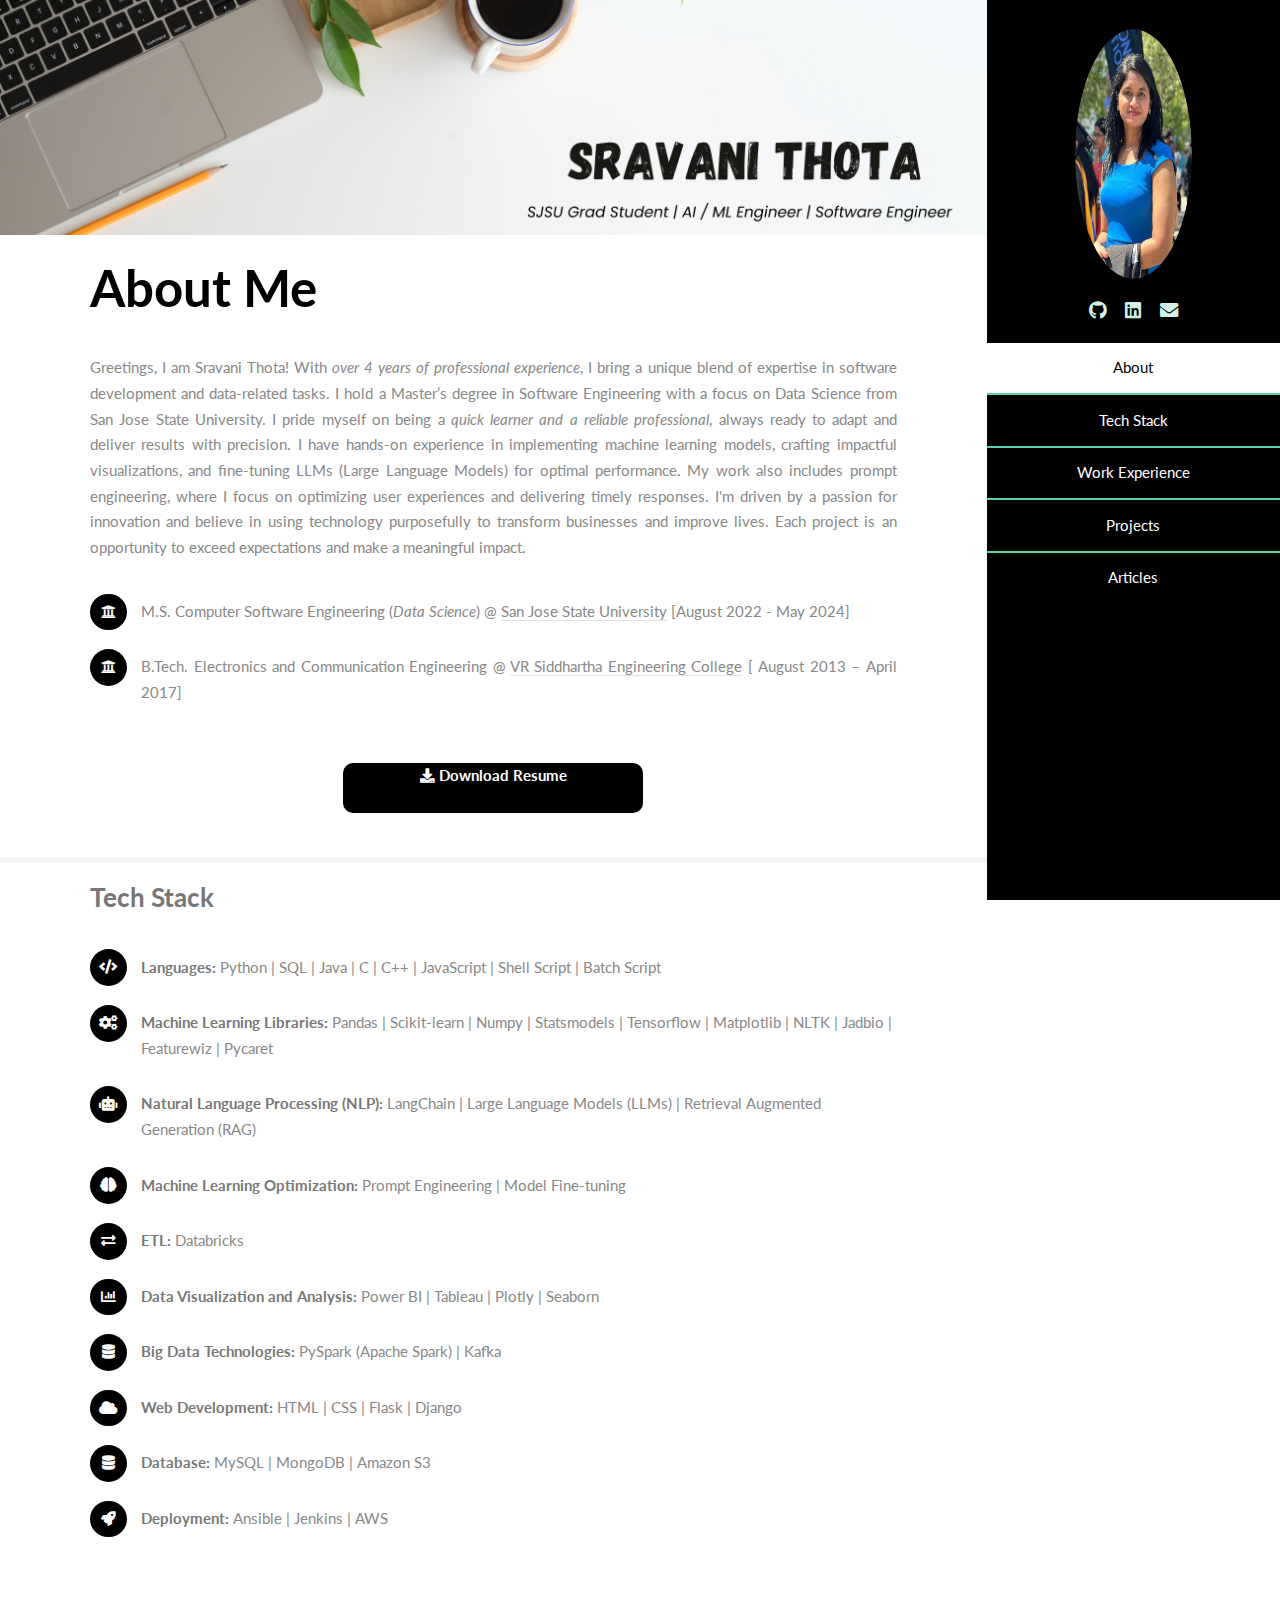
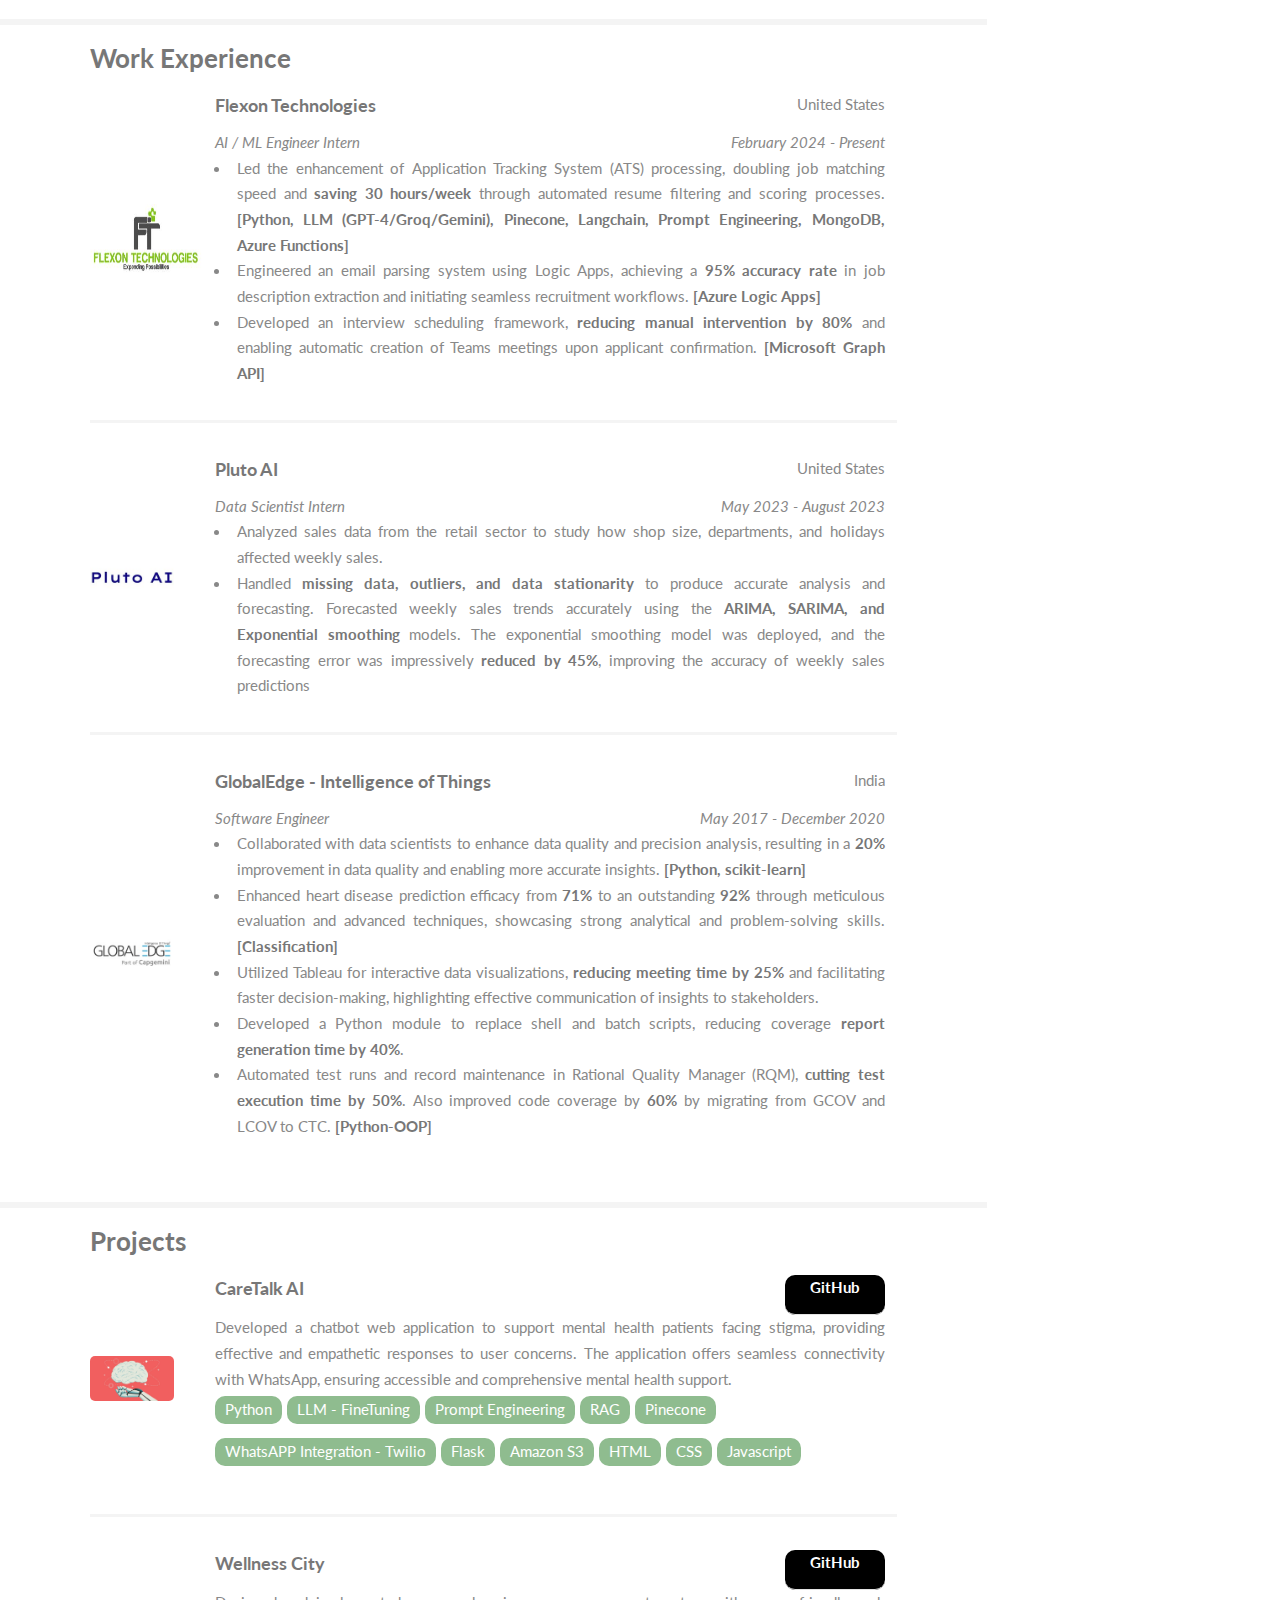
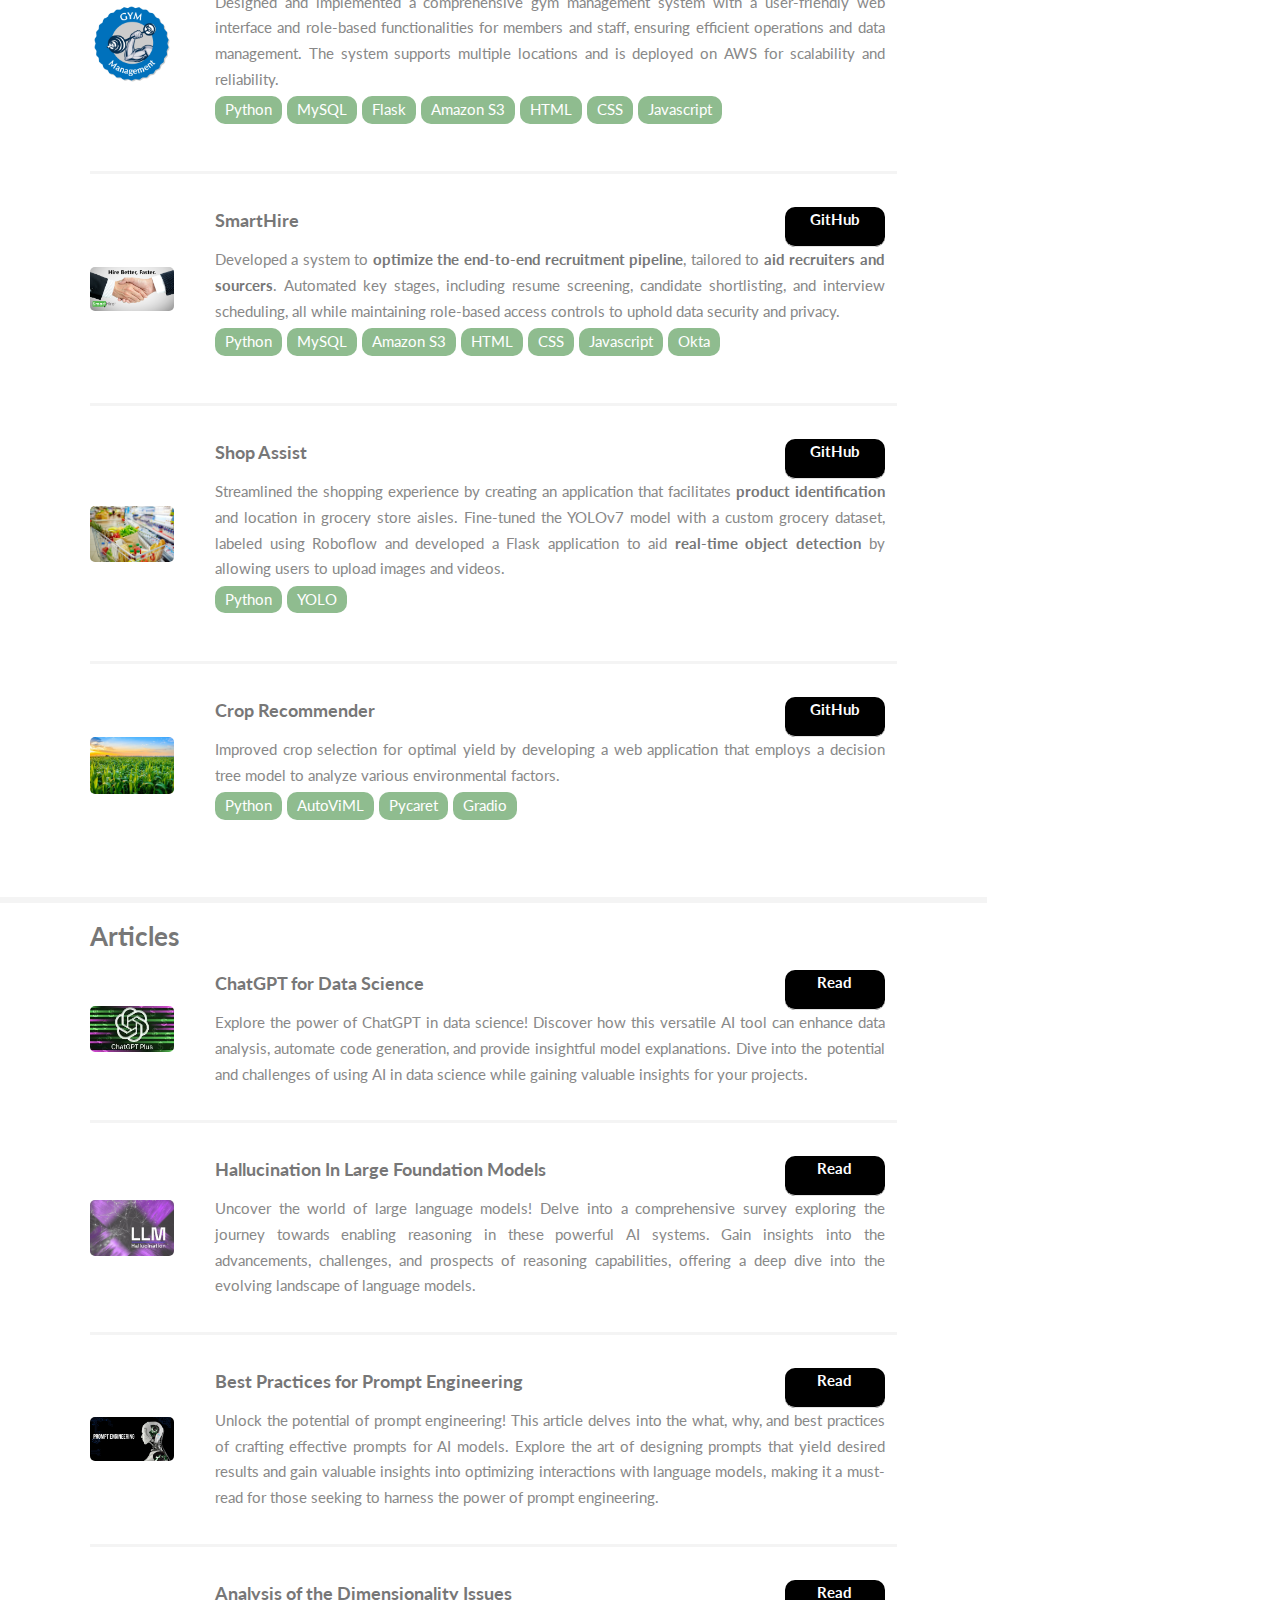
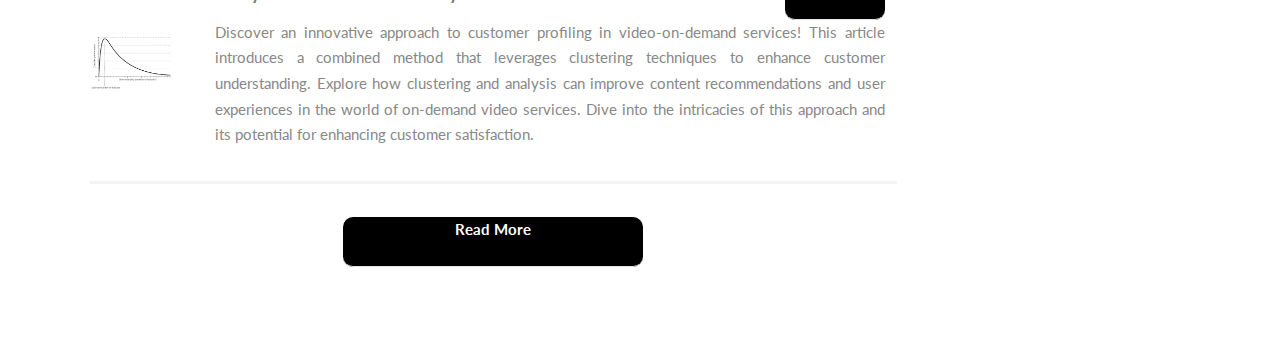
==== index.html @ 71b35b0b "Portfolio" ====
<!DOCTYPE HTML>
<html>
	<head>
		<title>Sravani Thota</title>
		<meta charset="utf-8" />
		<meta name="viewport" content="width=device-width, initial-scale=1, user-scalable=no" />
		<link rel="stylesheet" href="assets/css/main.css" />
		<link rel="icon" href="images/sravani-face.jpg" type="image/x-icon" sizes="16x16 32x32 48x48">
	</head>
	<body class="is-preload">

		<!-- Header -->
			<section id="header">
				<header>
					<span class="image avatar"><img src="images/sravani-face.jpeg" alt=""  width="250" height="250"/></span>
					<!-- <h1 id="logo"><a href="#">Sravani Thota</a></h1>
					<p> SJSU Grad Student | AI / ML Engineer | Software Engineer <br/>
					</p> -->
					<ul class="icons">
						<li><a href="https://github.com/SravaniThota96" class="icon brands fa-github"><span class="label">Github</span></a></li>
						<li><a href="https://www.linkedin.com/in/thotasr/" class="icon brands fa-linkedin"><span class="label">LinkedIn</span></a></li>
						<li><a href="mailto:sravanithota96@gmail.com" class="icon solid fa-envelope"><span class="label">Email</span></a></li>
					</ul>
				</header>
				<nav id="nav">
					<ul>
						<li><a href="#one" class="active">About</a></li>
						<li><a href="#two">Tech Stack</a></li>
						<li><a href="#three">Work Experience</a></li>
						<li><a href="#four">Projects</a></li>
						<li><a href="#five">Articles</a></li>
					</ul>
				</nav>
			</section>

		<!-- Wrapper -->
			<div id="wrapper">

				<!-- Main -->
					<div id="main">

						<!-- One -->
							<section id="one">
								<div class="image main" data-position="center">
									<img src="images/banner.png" alt="" />
								</div>
								<div class="container">
									<header class="major">
										<h2>About Me</h2>
									</header>
									<p style='text-align: justify;'>

										Greetings, I am Sravani Thota! With <i>over 4 years of professional experience</i>, I bring a unique blend of expertise in software development and data-related tasks. I hold a Master’s degree in Software Engineering with a focus on Data Science from San Jose State University. I pride myself on being a <i>quick learner and a reliable professional</i>, always ready to adapt and deliver results with precision.

										 I have hands-on experience in implementing machine learning models, crafting impactful visualizations, and fine-tuning LLMs (Large Language Models) for optimal performance. My work also includes prompt engineering, where I focus on optimizing user experiences and delivering timely responses.

										 I'm driven by a passion for innovation and believe in using technology purposefully to transform businesses and improve lives. Each project is an opportunity to exceed expectations and make a meaningful impact.

									</p>
									<ul class="feature-icons">
										<li class="icon solid fa-university">
											<div class="info-container">
												<div class="company-name">M.S. Computer Software Engineering (<i>Data Science</i>) @ <a href="https://sjsu.edu/">San Jose State University</a> [August 2022 - May 2024] </div>
											</div>
										</li>
										<li class="icon solid fa-university">
											<div class="info-container">
												<div class="company-name">B.Tech. Electronics and Communication Engineering @ <a href="https://www.psgtech.edu/">VR Siddhartha Engineering College</a> [ August 2013 – April 2017] </div>
											</div>
										</li>
									</ul>
									<div class="center">
										<div class="download-button">
											<a href="assets/SravaniThota.pdf" download="Sravani_Thota.pdf" class="icon solid fa-download">
												Download Resume
											</a>
										</div>
									</div>
								</div>

							</section>

						<!-- Two -->
							<section id="two">
								<div class="container">
									<h3>Tech Stack</h3>
									<p></p>
									<ul class="feature-icons">
										<li class="icon solid fa-code"><b>Languages: </b>Python | SQL | Java | C | C++ | JavaScript | Shell Script | Batch Script</li>

										<li class="icon solid fa-cogs"><b>Machine Learning Libraries: </b> Pandas | Scikit-learn | Numpy | Statsmodels | Tensorflow | Matplotlib | NLTK | Jadbio | Featurewiz | Pycaret</li>

										<li class="icon solid fa-robot"><b>Natural Language Processing (NLP): </b>LangChain | Large Language Models (LLMs) | Retrieval Augmented Generation (RAG)</li>

										<li class="icon solid fa-brain"><b>Machine Learning Optimization: </b> Prompt Engineering | Model Fine-tuning </li>

										<li class="icon solid fa-exchange-alt"><b>ETL: </b> Databricks</li>

										<li class="icon solid fa-chart-bar"><b>Data Visualization and Analysis: </b> Power BI | Tableau | Plotly | Seaborn </li>

										<li class="icon solid fa-database"><b>Big Data Technologies: </b> PySpark (Apache Spark) | Kafka</li>

										<li class="icon solid fa-cloud"><b>Web Development: </b> HTML | CSS | Flask | Django</li>

										<li class="icon solid fa-database"><b>Database: </b> MySQL | MongoDB | Amazon S3</li>

										<li class="icon solid fa-rocket"><b>Deployment: </b> Ansible | Jenkins | AWS </li>
									</ul>
								</div>
							</section>

						<!-- Three -->
						<section id="three">
							<div class="container">
								<h3>Work Experience</h3>
								<div class="features">
									<article>
										<a href="https://www.flexontechnologies.com/" class="image"><img src="images/flexon-logo.jpeg" alt="" style="width: 120px; height: 70px;"/></a>
										<div class="inner">
											<div class="info-container">
												<div class="company-name"><h4>Flexon Technologies</h4></div>
												<div class="company-location">United States</div>
											</div>
											<div class="info-container">
												<div class="job-title">AI / ML Engineer Intern</div>
												<div class="work-year">February 2024 - Present</div>
											</div>
											<ul>
												<li>
													Led the enhancement of Application Tracking System (ATS) processing, doubling job matching speed and <b>saving 30 hours/week</b> through automated resume filtering and scoring processes. <b>[Python, LLM (GPT-4/Groq/Gemini), Pinecone, Langchain, Prompt Engineering, MongoDB, Azure Functions]</b>
												</li>
												<li>
													Engineered an email parsing system using Logic Apps, achieving a <b>95% accuracy rate</b> in job description extraction and initiating seamless recruitment workflows. <b>[Azure Logic Apps]</b>
												</li>
												<li>
													Developed an interview scheduling framework, <b>reducing manual intervention by 80%</b> and enabling automatic creation of Teams meetings upon applicant confirmation. <b>[Microsoft Graph API]</b>
												</li>
											</ul>
										</div>
									</article>
									<article>
										<a href="https://plutoai.co/" class="image"><img src="images/pluto-AI-logo.jpeg" alt="" /></a>
										<div class="inner">
											<div class="info-container">
												<div class="company-name"><h4>Pluto AI</h4></div>
												<div class="company-location">United States</div>
											</div>
											<div class="info-container">
												<div class="job-title">Data Scientist Intern</div>
												<div class="work-year">May 2023 - August 2023</div>
											</div>
											<ul>
												<li>
													Analyzed sales data from the retail sector to study how shop size, departments, and holidays affected weekly sales.
												</li>
												<li>
													Handled <b>missing data, outliers, and data stationarity</b> to produce accurate analysis and forecasting. Forecasted weekly sales trends accurately using the <b>ARIMA, SARIMA, and Exponential smoothing</b> models. The exponential smoothing model was deployed, and the forecasting error was impressively <b>reduced by 45%</b>, improving the accuracy of weekly sales predictions
												</li>
											</ul>
										</div>
									</article>
									<article>
										<a href="https://www.linkedin.com/company/global-edge-software/" class="image"><img src="images/global_edge_software_logo.jpeg" alt="" /></a>
										<div class="inner">
											<div class="info-container">
												<div class="company-name"><h4>GlobalEdge - Intelligence of Things</h4></div>
												<div class="company-location">India</div>
											</div>
											<div class="info-container">
												<div class="job-title">Software Engineer</div>
												<div class="work-year">May 2017 - December 2020</div>
											</div>
											<ul>
												<li>
													Collaborated with data scientists to enhance data quality and precision analysis, resulting in a <b>20%</b> improvement in data quality and enabling more accurate insights.  <b>[Python, scikit-learn]</b>
												</li>
												<li>
													Enhanced heart disease prediction efficacy from <b>71%</b> to an outstanding <b>92%</b> through meticulous evaluation and advanced techniques, showcasing strong analytical and problem-solving skills. <b>[Classification]</b>
												</li>
												<li>
													Utilized Tableau for interactive data visualizations, <b>reducing meeting time by 25%</b> and facilitating faster decision-making, highlighting effective communication of insights to stakeholders.
												</li>
												<li>
													Developed a Python module to replace shell and batch scripts, reducing coverage <b>report generation time by 40%</b>.
												</li>
												<li>
													Automated test runs and record maintenance in Rational Quality Manager (RQM), <b>cutting test execution time by 50%</b>. Also improved code coverage by <b>60%</b> by migrating from GCOV and LCOV to CTC. <b>[Python-OOP]</b>
												</li>
												
											</ul>
										</div>
									</article>
								</div>
							</div>
						</section>


						<!-- Four -->
							<section id="four">
								
								<div class="container">
									<h3>Projects</h3>
									<div class="features">
										<article>
											<a href="https://github.com/SravaniThota96/MentalHealthCareApp" class="image"><img src="images/Mentalhealthcare-logo.jpeg" alt="" /></a>
											<div class="inner">
												<div class="info-container">
													<div class="project-name"><h4>CareTalk AI</h4></div>
													<div class="github-box"><a href="https://github.com/SravaniThota96/MentalHealthCareApp">GitHub</a></div>
												</div>
												<p class="project-description">Developed a chatbot web application to support mental health patients facing stigma, providing effective and empathetic responses to user concerns. The application offers seamless connectivity with WhatsApp, ensuring accessible and comprehensive mental health support. <br>
													<ul class="skills-list">
														<li class="skill">Python</li>
														<li class="skill">LLM - FineTuning</li>
														<li class="skill">Prompt Engineering</li>
														<li class="skill">RAG</li>
														<li class="skill">Pinecone</li>
														<li class="skill">WhatsAPP Integration - Twilio</li>
														<li class="skill">Flask</li>
														<li class="skill">Amazon S3</li>
														<li class="skill">HTML</li>
														<li class="skill">CSS</li>
														<li class="skill">Javascript</li>
													</ul>
												</div>
										</article>
										<article>
											<a href="https://github.com/SravaniThota96/GYM-Management-System/blob/main/README.md" class="image"><img src="images/gym-managemnet-system.png" alt="" /></a>
											<div class="inner">
												<div class="info-container">
													<div class="project-name"><h4>Wellness City</h4></div>
													<div class="github-box"><a href="https://github.com/SravaniThota96/GYM-Management-System/blob/main/README.md">GitHub</a></div>
												</div>
												<p class="project-description">Designed and implemented a comprehensive gym management system with a user-friendly web interface and role-based functionalities for members and staff, ensuring efficient operations and data management. The system supports multiple locations and is deployed on AWS for scalability and reliability. <br>
													<ul class="skills-list">
														<li class="skill">Python</li>
														<li class="skill">MySQL</li>
														<li class="skill">Flask</li>
														<li class="skill">Amazon S3</li>
														<li class="skill">HTML</li>
														<li class="skill">CSS</li>
														<li class="skill">Javascript</li>
													</ul>

											</div>
										</article>
										<article>
											<a href="https://github.com/SravaniThota96/SmartHire_Recruitment_Portal" class="image"><img src="images/smarthire-logo.jpeg" alt="" /></a>
											<div class="inner">
												<div class="info-container">
													<div class="project-name"><h4>SmartHire</h4></div>
													<div class="github-box"><a href="https://github.com/SravaniThota96/SmartHire_Recruitment_Portal">GitHub</a></div>
												</div>
												<p class="project-description">Developed a system to <b>optimize the end-to-end recruitment pipeline</b>, tailored to <b>aid recruiters and sourcers</b>. Automated key stages, including resume screening, candidate shortlisting, and interview scheduling, all while maintaining role-based access controls to uphold data security and privacy. <br>
													<ul class="skills-list">
														<li class="skill">Python</li>
														<li class="skill">MySQL</li>
														<li class="skill">Amazon S3</li>
														<li class="skill">HTML</li>
														<li class="skill">CSS</li>
														<li class="skill">Javascript</li>
														<li class="skill">Okta</li>
													</ul>

											</div>
										</article>
										<article>
											<a href="https://github.com/SravaniThota96/ShopAssist" class="image"><img src="images/shopassist.webp" alt="" /></a>
											<div class="inner">
												<div class="info-container">
													<div class="project-name"><h4>Shop Assist</h4></div>
													<div class="github-box"><a href="https://github.com/Dhanasree-Rajamani/DeepLearningProject/blob/main/Project/">GitHub</a></div>
												</div>
												<p class="project-description">Streamlined the shopping experience by creating an application that facilitates <b>product identification</b> and location in grocery store aisles. Fine-tuned the YOLOv7 model with a custom grocery dataset, labeled using Roboflow and developed a Flask application to aid <b>real-time object detection</b> by allowing users to upload images and videos. <br>
													<ul class="skills-list">
														<li class="skill">Python</li>
														<li class="skill">YOLO</li>
													</ul>
												</p>
											</div>
										</article>
										<article>
											<a href="https://github.com/SravaniThota96/Crop_Recommendation_System/tree/main/Crop%20Recommendation%20System" class="image"><img src="images/chatgpt-ds.webp" alt="" /></a>
											<div class="inner">
												<div class="info-container">
													<div class="project-name"><h4>Crop Recommender</h4></div>
													<div class="github-box"><a href="https://github.com/SravaniThota96/Crop_Recommendation_System/tree/main/Crop%20Recommendation%20System">GitHub</a></div>
												</div>
												<p class="project-description">Improved crop selection for optimal yield by developing a web application that employs a decision tree model to analyze various environmental factors. <br>
													<ul class="skills-list">
														<li class="skill">Python</li>
														<li class="skill">AutoViML</li>
														<li class="skill">Pycaret</li>
														<li class="skill">Gradio</li>
														<!-- Add more skills as needed -->
													</ul>
												</p>
											</div>
										</article>
									</div>
								</div>
							</section>

						<!-- Five -->
						<section id="five">
							<div class="container">
								<h3>Articles</h3>
								<div class="features">
									<article>
										<a href="https://medium.com/@sravani.thota/house-price-prediction-using-chatgpt-plus-8c818b30c3fd" class="image"><img src="images/Chatgpt.webp" alt="" /></a>
										<div class="inner">
											<div class="info-container">
												<div class="project-name"><h4>ChatGPT for Data Science</h4></div>
												<div class="github-box"><a href="https://medium.com/@sravani.thota/house-price-prediction-using-chatgpt-plus-8c818b30c3fd">Read</a></div>
											</div>
											<p>
												Explore the power of ChatGPT in data science! Discover how this versatile AI tool can enhance data analysis, automate code generation, and provide insightful model explanations. Dive into the potential and challenges of using AI in data science while gaining valuable insights for your projects.</p>
										</div>
									</article>
									<article>
										<a href="https://medium.com/@sravani.thota/hallucination-in-large-foundation-models-690fcb050309" class="image"><img src="images/LLMHallucination.webp" alt="" /></a>
										<div class="inner">
											<div class="info-container">
												<div class="project-name"><h4>Hallucination In Large Foundation Models</h4></div>
												<div class="github-box"><a href="https://medium.com/@sravani.thota/hallucination-in-large-foundation-models-690fcb050309">Read</a></div>
											</div>
											<p>Uncover the world of large language models! Delve into a comprehensive survey exploring the journey towards enabling reasoning in these powerful AI systems. Gain insights into the advancements, challenges, and prospects of reasoning capabilities, offering a deep dive into the evolving landscape of language models.</p>
										</div>
									</article>
									<article>
										<a href="https://medium.com/@sravani.thota/best-practices-for-prompt-engineering-b51479ef4c32" class="image"><img src="images/promptengineering.webp" alt="" /></a>
										<div class="inner">
											<div class="info-container">
												<div class="project-name"><h4>Best Practices for Prompt Engineering</h4></div>
												<div class="github-box"><a href="https://medium.com/@sravani.thota/best-practices-for-prompt-engineering-b51479ef4c32">Read</a></div>
											</div>
											<p>
												Unlock the potential of prompt engineering! This article delves into the what, why, and best practices of crafting effective prompts for AI models. Explore the art of designing prompts that yield desired results and gain valuable insights into optimizing interactions with language models, making it a must-read for those seeking to harness the power of prompt engineering.</p>
										</div>
									</article>
									<article>
										<a href="https://medium.com/@sravani.thota/analysis-of-the-dimensionality-issues-in-house-price-forecasting-modeling-fed7e9a4fada" class="image"><img src="images/dimen-issues.webp" alt="" /></a>
										<div class="inner">
											<div class="info-container">
												<div class="project-name"><h4>Analysis of the Dimensionality Issues</h4></div>
												<div class="github-box"><a href="https://medium.com/@sravani.thota/analysis-of-the-dimensionality-issues-in-house-price-forecasting-modeling-fed7e9a4fada">Read</a></div>
											</div>
											<p>
												Discover an innovative approach to customer profiling in video-on-demand services! This article introduces a combined method that leverages clustering techniques to enhance customer understanding. Explore how clustering and analysis can improve content recommendations and user experiences in the world of on-demand video services. Dive into the intricacies of this approach and its potential for enhancing customer satisfaction.</p>
										</div>
									</article>
									<article class="center">
										<div class="download-button"><a href="https://medium.com/@sravani.thota">Read More</a></div>
									</article>
								</div>
							</div>
						</section>

						<!-- Six -->
							<!-- <section id="six">
								<div class="container">
									<h3>Contact Me</h3>
									<p>Integer eu ante ornare amet commetus vestibulum blandit integer in curae ac faucibus integer non. Adipiscing cubilia elementum integer. Integer eu ante ornare amet commetus.</p>
									<form method="post" action="#">
										<div class="row gtr-uniform">
											<div class="col-6 col-12-xsmall"><input type="text" name="name" id="name" placeholder="Name" /></div>
											<div class="col-6 col-12-xsmall"><input type="email" name="email" id="email" placeholder="Email" /></div>
											<div class="col-12"><input type="text" name="subject" id="subject" placeholder="Subject" /></div>
											<div class="col-12"><textarea name="message" id="message" placeholder="Message" rows="6"></textarea></div>
											<div class="col-12">
												<ul class="actions">
													<li><input type="submit" class="primary" value="Send Message" /></li>
													<li><input type="reset" value="Reset Form" /></li>
												</ul>
											</div>
										</div>
									</form>
								</div>
							</section> -->

						<!-- Five -->
						<!--
							<section id="five">
								<div class="container">
									<h3>Elements</h3>

									<section>
										<h4>Text</h4>
										<p>This is <b>bold</b> and this is <strong>strong</strong>. This is <i>italic</i> and this is <em>emphasized</em>.
										This is <sup>superscript</sup> text and this is <sub>subscript</sub> text.
										This is <u>underlined</u> and this is code: <code>for (;;) { ... }</code>. Finally, <a href="#">this is a link</a>.</p>
										<hr />
										<header>
											<h4>Heading with a Subtitle</h4>
											<p>Lorem ipsum dolor sit amet nullam id egestas urna aliquam</p>
										</header>
										<p>Nunc lacinia ante nunc ac lobortis. Interdum adipiscing gravida odio porttitor sem non mi integer non faucibus ornare mi ut ante amet placerat aliquet. Volutpat eu sed ante lacinia sapien lorem accumsan varius montes viverra nibh in adipiscing blandit tempus accumsan.</p>
										<header>
											<h5>Heading with a Subtitle</h5>
											<p>Lorem ipsum dolor sit amet nullam id egestas urna aliquam</p>
										</header>
										<p>Nunc lacinia ante nunc ac lobortis. Interdum adipiscing gravida odio porttitor sem non mi integer non faucibus ornare mi ut ante amet placerat aliquet. Volutpat eu sed ante lacinia sapien lorem accumsan varius montes viverra nibh in adipiscing blandit tempus accumsan.</p>
										<hr />
										<h2>Heading Level 2</h2>
										<h3>Heading Level 3</h3>
										<h4>Heading Level 4</h4>
										<h5>Heading Level 5</h5>
										<h6>Heading Level 6</h6>
										<hr />
										<h5>Blockquote</h5>
										<blockquote>Fringilla nisl. Donec accumsan interdum nisi, quis tincidunt felis sagittis eget tempus euismod. Vestibulum ante ipsum primis in faucibus vestibulum. Blandit adipiscing eu felis iaculis volutpat ac adipiscing accumsan faucibus. Vestibulum ante ipsum primis in faucibus lorem ipsum dolor sit amet nullam adipiscing eu felis.</blockquote>
										<h5>Preformatted</h5>
										<pre><code>i = 0;

while (!deck.isInOrder()) {
    print 'Iteration ' + i;
    deck.shuffle();
    i++;
}

print 'It took ' + i + ' iterations to sort the deck.';</code></pre>
									</section>

									<section>
										<h4>Lists</h4>
										<div class="row">
											<div class="col-6 col-12-xsmall">
												<h5>Unordered</h5>
												<ul>
													<li>Dolor pulvinar etiam magna etiam.</li>
													<li>Sagittis adipiscing lorem eleifend.</li>
													<li>Felis enim feugiat dolore viverra.</li>
												</ul>
												<h5>Alternate</h5>
												<ul class="alt">
													<li>Dolor pulvinar etiam magna etiam.</li>
													<li>Sagittis adipiscing lorem eleifend.</li>
													<li>Felis enim feugiat dolore viverra.</li>
												</ul>
											</div>
											<div class="col-6 col-12-xsmall">
												<h5>Ordered</h5>
												<ol>
													<li>Dolor pulvinar etiam magna etiam.</li>
													<li>Etiam vel felis at lorem sed viverra.</li>
													<li>Felis enim feugiat dolore viverra.</li>
													<li>Dolor pulvinar etiam magna etiam.</li>
													<li>Etiam vel felis at lorem sed viverra.</li>
													<li>Felis enim feugiat dolore viverra.</li>
												</ol>
												<h5>Icons</h5>
												<ul class="icons">
													<li><a href="#" class="icon brands fa-twitter"><span class="label">Twitter</span></a></li>
													<li><a href="#" class="icon brands fa-facebook-f"><span class="label">Facebook</span></a></li>
													<li><a href="#" class="icon brands fa-instagram"><span class="label">Instagram</span></a></li>
													<li><a href="#" class="icon brands fa-github"><span class="label">Github</span></a></li>
													<li><a href="#" class="icon brands fa-dribbble"><span class="label">Dribbble</span></a></li>
													<li><a href="#" class="icon brands fa-tumblr"><span class="label">Tumblr</span></a></li>
												</ul>
											</div>
										</div>
										<h5>Actions</h5>
										<ul class="actions">
											<li><a href="#" class="button primary">Default</a></li>
											<li><a href="#" class="button">Default</a></li>
											<li><a href="#" class="button alt">Default</a></li>
										</ul>
										<ul class="actions small">
											<li><a href="#" class="button primary small">Small</a></li>
											<li><a href="#" class="button small">Small</a></li>
											<li><a href="#" class="button alt small">Small</a></li>
										</ul>
										<div class="row">
											<div class="col-3 col-6-medium col-12-xsmall">
												<ul class="actions stacked">
													<li><a href="#" class="button primary">Default</a></li>
													<li><a href="#" class="button">Default</a></li>
													<li><a href="#" class="button alt">Default</a></li>
												</ul>
											</div>
											<div class="col-3 col-6 col-12-xsmall">
												<ul class="actions stacked">
													<li><a href="#" class="button primary small">Small</a></li>
													<li><a href="#" class="button small">Small</a></li>
													<li><a href="#" class="button alt small">Small</a></li>
												</ul>
											</div>
											<div class="col-3 col-6-medium col-12-xsmall">
												<ul class="actions stacked">
													<li><a href="#" class="button primary fit">Default</a></li>
													<li><a href="#" class="button fit">Default</a></li>
													<li><a href="#" class="button alt fit">Default</a></li>
												</ul>
											</div>
											<div class="col-3 col-6-medium col-12-xsmall">
												<ul class="actions stacked">
													<li><a href="#" class="button primary small fit">Small</a></li>
													<li><a href="#" class="button small fit">Small</a></li>
													<li><a href="#" class="button alt small fit">Small</a></li>
												</ul>
											</div>
										</div>
									</section>

									<section>
										<h4>Table</h4>
										<h5>Default</h5>
										<div class="table-wrapper">
											<table>
												<thead>
													<tr>
														<th>Name</th>
														<th>Description</th>
														<th>Price</th>
													</tr>
												</thead>
												<tbody>
													<tr>
														<td>Item One</td>
														<td>Ante turpis integer aliquet porttitor.</td>
														<td>29.99</td>
													</tr>
													<tr>
														<td>Item Two</td>
														<td>Vis ac commodo adipiscing arcu aliquet.</td>
														<td>19.99</td>
													</tr>
													<tr>
														<td>Item Three</td>
														<td> Morbi faucibus arcu accumsan lorem.</td>
														<td>29.99</td>
													</tr>
													<tr>
														<td>Item Four</td>
														<td>Vitae integer tempus condimentum.</td>
														<td>19.99</td>
													</tr>
													<tr>
														<td>Item Five</td>
														<td>Ante turpis integer aliquet porttitor.</td>
														<td>29.99</td>
													</tr>
												</tbody>
												<tfoot>
													<tr>
														<td colspan="2"></td>
														<td>100.00</td>
													</tr>
												</tfoot>
											</table>
										</div>

										<h5>Alternate</h5>
										<div class="table-wrapper">
											<table class="alt">
												<thead>
													<tr>
														<th>Name</th>
														<th>Description</th>
														<th>Price</th>
													</tr>
												</thead>
												<tbody>
													<tr>
														<td>Item One</td>
														<td>Ante turpis integer aliquet porttitor.</td>
														<td>29.99</td>
													</tr>
													<tr>
														<td>Item Two</td>
														<td>Vis ac commodo adipiscing arcu aliquet.</td>
														<td>19.99</td>
													</tr>
													<tr>
														<td>Item Three</td>
														<td> Morbi faucibus arcu accumsan lorem.</td>
														<td>29.99</td>
													</tr>
													<tr>
														<td>Item Four</td>
														<td>Vitae integer tempus condimentum.</td>
														<td>19.99</td>
													</tr>
													<tr>
														<td>Item Five</td>
														<td>Ante turpis integer aliquet porttitor.</td>
														<td>29.99</td>
													</tr>
												</tbody>
												<tfoot>
													<tr>
														<td colspan="2"></td>
														<td>100.00</td>
													</tr>
												</tfoot>
											</table>
										</div>
									</section>

									<section>
										<h4>Buttons</h4>
										<ul class="actions">
											<li><a href="#" class="button primary">Primary</a></li>
											<li><a href="#" class="button">Default</a></li>
											<li><a href="#" class="button alt">Alternate</a></li>
										</ul>
										<ul class="actions">
											<li><a href="#" class="button primary large">Large</a></li>
											<li><a href="#" class="button">Default</a></li>
											<li><a href="#" class="button alt small">Small</a></li>
										</ul>
										<ul class="actions fit">
											<li><a href="#" class="button primary fit">Fit</a></li>
											<li><a href="#" class="button fit">Fit</a></li>
											<li><a href="#" class="button alt fit">Fit</a></li>
										</ul>
										<ul class="actions fit small">
											<li><a href="#" class="button primary fit small">Fit + Small</a></li>
											<li><a href="#" class="button fit small">Fit + Small</a></li>
											<li><a href="#" class="button alt fit small">Fit + Small</a></li>
										</ul>
										<ul class="actions">
											<li><a href="#" class="button primary icon solid fa-download">Icon</a></li>
											<li><a href="#" class="button icon solid fa-download">Icon</a></li>
											<li><a href="#" class="button alt icon solid fa-check">Icon</a></li>
										</ul>
										<ul class="actions">
											<li><span class="button primary disabled">Primary</span></li>
											<li><span class="button disabled">Default</span></li>
											<li><span class="button alt disabled">Alternate</span></li>
										</ul>
									</section>

									<section>
										<h4>Form</h4>
										<form method="post" action="#">
											<div class="row gtr-uniform">
												<div class="col-6 col-12-xsmall">
													<input type="text" name="demo-name" id="demo-name" value="" placeholder="Name" />
												</div>
												<div class="col-6 col-12-xsmall">
													<input type="email" name="demo-email" id="demo-email" value="" placeholder="Email" />
												</div>
												<div class="col-12">
													<select name="demo-category" id="demo-category">
														<option value="">- Category -</option>
														<option value="1">Manufacturing</option>
														<option value="1">Shipping</option>
														<option value="1">Administration</option>
														<option value="1">Human Resources</option>
													</select>
												</div>
												<div class="col-4 col-12-medium">
													<input type="radio" id="demo-priority-low" name="demo-priority" checked>
													<label for="demo-priority-low">Low Priority</label>
												</div>
												<div class="col-4 col-12-medium">
													<input type="radio" id="demo-priority-normal" name="demo-priority">
													<label for="demo-priority-normal">Normal Priority</label>
												</div>
												<div class="col-4 col-12-medium">
													<input type="radio" id="demo-priority-high" name="demo-priority">
													<label for="demo-priority-high">High Priority</label>
												</div>
												<div class="col-6 col-12-medium">
													<input type="checkbox" id="demo-copy" name="demo-copy">
													<label for="demo-copy">Email me a copy of this message</label>
												</div>
												<div class="col-6 col-12-medium">
													<input type="checkbox" id="demo-human" name="demo-human" checked>
													<label for="demo-human">I am a human and not a robot</label>
												</div>
												<div class="col-12">
													<textarea name="demo-message" id="demo-message" placeholder="Enter your message" rows="6"></textarea>
												</div>
												<div class="col-12">
													<ul class="actions">
														<li><input type="submit" value="Send Message" /></li>
														<li><input type="reset" value="Reset" class="alt" /></li>
													</ul>
												</div>
											</div>
										</form>
									</section>

									<section>
										<h4>Image</h4>
										<h5>Fit</h5>
										<span class="image fit"><img src="images/banner.jpg" alt="" /></span>
										<div class="box alt">
											<div class="row gtr-50 gtr-uniform">
												<div class="col-4"><span class="image fit"><img src="images/pic01.jpg" alt="" /></span></div>
												<div class="col-4"><span class="image fit"><img src="images/pic02.jpg" alt="" /></span></div>
												<div class="col-4"><span class="image fit"><img src="images/pic03.jpg" alt="" /></span></div>
												<div class="col-4"><span class="image fit"><img src="images/pic02.jpg" alt="" /></span></div>
												<div class="col-4"><span class="image fit"><img src="images/pic03.jpg" alt="" /></span></div>
												<div class="col-4"><span class="image fit"><img src="images/pic01.jpg" alt="" /></span></div>
												<div class="col-4"><span class="image fit"><img src="images/pic03.jpg" alt="" /></span></div>
												<div class="col-4"><span class="image fit"><img src="images/pic01.jpg" alt="" /></span></div>
												<div class="col-4"><span class="image fit"><img src="images/pic02.jpg" alt="" /></span></div>
											</div>
										</div>
										<h5>Left &amp; Right</h5>
										<p><span class="image left"><img src="images/avatar.jpg" alt="" /></span>Fringilla nisl. Donec accumsan interdum nisi, quis tincidunt felis sagittis eget. tempus euismod. Vestibulum ante ipsum primis in faucibus vestibulum. Blandit adipiscing eu felis iaculis volutpat ac adipiscing accumsan eu faucibus. Integer ac pellentesque praesent tincidunt felis sagittis eget. tempus euismod. Vestibulum ante ipsum primis in faucibus vestibulum. Blandit adipiscing eu felis iaculis volutpat ac adipiscing accumsan eu faucibus. Integer ac pellentesque praesent. Donec accumsan interdum nisi, quis tincidunt felis sagittis eget. tempus euismod. Vestibulum ante ipsum primis in faucibus vestibulum. Blandit adipiscing eu felis iaculis volutpat ac adipiscing accumsan eu faucibus. Integer ac pellentesque praesent tincidunt felis sagittis eget. tempus euismod. Vestibulum ante ipsum primis in faucibus vestibulum. Blandit adipiscing eu felis iaculis volutpat ac adipiscing accumsan eu faucibus. Integer ac pellentesque praesent.</p>
										<p><span class="image right"><img src="images/avatar.jpg" alt="" /></span>Fringilla nisl. Donec accumsan interdum nisi, quis tincidunt felis sagittis eget. tempus euismod. Vestibulum ante ipsum primis in faucibus vestibulum. Blandit adipiscing eu felis iaculis volutpat ac adipiscing accumsan eu faucibus. Integer ac pellentesque praesent tincidunt felis sagittis eget. tempus euismod. Vestibulum ante ipsum primis in faucibus vestibulum. Blandit adipiscing eu felis iaculis volutpat ac adipiscing accumsan eu faucibus. Integer ac pellentesque praesent. Donec accumsan interdum nisi, quis tincidunt felis sagittis eget. tempus euismod. Vestibulum ante ipsum primis in faucibus vestibulum. Blandit adipiscing eu felis iaculis volutpat ac adipiscing accumsan eu faucibus. Integer ac pellentesque praesent tincidunt felis sagittis eget. tempus euismod. Vestibulum ante ipsum primis in faucibus vestibulum. Blandit adipiscing eu felis iaculis volutpat ac adipiscing accumsan eu faucibus. Integer ac pellentesque praesent.</p>
									</section>

								</div>
							</section>
						-->

					</div>
			</div>

		<!-- Scripts -->
			<script src="assets/js/jquery.min.js"></script>
			<script src="assets/js/jquery.scrollex.min.js"></script>
			<script src="assets/js/jquery.scrolly.min.js"></script>
			<script src="assets/js/browser.min.js"></script>
			<script src="assets/js/breakpoints.min.js"></script>
			<script src="assets/js/util.js"></script>
			<script src="assets/js/main.js"></script>

	</body>
</html>
---- assets/css/main.css ----
@import url("fontawesome-all.min.css");
@import url("https://fonts.googleapis.com/css?family=Lato:400,400italic,700,700italic|Source+Code+Pro:400");

html, body, div, span, applet, object,
iframe, h1, h2, h3, h4, h5, h6, p, blockquote,
pre, a, abbr, acronym, address, big, cite,
code, del, dfn, em, img, ins, kbd, q, s, samp,
small, strike, strong, sub, sup, tt, var, b,
u, i, center, dl, dt, dd, ol, ul, li, fieldset,
form, label, legend, table, caption, tbody,
tfoot, thead, tr, th, td, article, aside,
canvas, details, embed, figure, figcaption,
footer, header, hgroup, menu, nav, output, ruby,
section, summary, time, mark, audio, video {
	margin: 0;
	padding: 0;
	border: 0;
	font-size: 100%;
	font: inherit;
	vertical-align: baseline;}

article, aside, details, figcaption, figure,
footer, header, hgroup, menu, nav, section {
	display: block;}

body {
	line-height: 1;
}

ol, ul {
	list-style: none;
}

blockquote, q {
	quotes: none;
}

	blockquote:before, blockquote:after, q:before, q:after {
		content: '';
		content: none;
	}

table {
	border-collapse: collapse;
	border-spacing: 0;
}

body {
	-webkit-text-size-adjust: none;
}

mark {
	background-color: transparent;
	color: inherit;
}

input::-moz-focus-inner {
	border: 0;
	padding: 0;
}

input, select, textarea {
	-moz-appearance: none;
	-webkit-appearance: none;
	-ms-appearance: none;
	appearance: none;
}

/* Basic */

	html {
		box-sizing: border-box;
	}

	*, *:before, *:after {
		box-sizing: inherit;
	}

	body {
		background: #fff;
	}

		body.is-preload *, body.is-preload *:before, body.is-preload *:after {
			-moz-animation: none !important;
			-webkit-animation: none !important;
			-ms-animation: none !important;
			animation: none !important;
			-moz-transition: none !important;
			-webkit-transition: none !important;
			-ms-transition: none !important;
			transition: none !important;
		}

	body, input, select, textarea {
		color: #888;
		font-family: "Lato", sans-serif;
		font-size: 16pt;
		font-weight: 400;
		line-height: 1.75em;
	}

	a {
		-moz-transition: color 0.2s ease-in-out, border-color 0.2s ease-in-out;
		-webkit-transition: color 0.2s ease-in-out, border-color 0.2s ease-in-out;
		-ms-transition: color 0.2s ease-in-out, border-color 0.2s ease-in-out;
		transition: color 0.2s ease-in-out, border-color 0.2s ease-in-out;
		border-bottom: solid 1px #e4e4e4;
		color: inherit;
		text-decoration: none;
	}

		a:hover {
			border-bottom-color: transparent;
			color: #000000 !important;
		}

	strong, b {
		color: #777;
		font-weight: 700;
	}

	em, i {
		font-style: italic;
	}

	p {
		margin: 0 0 2.25em 0;
	}

	h1, h2, h3, h4, h5, h6 {
		color: #777;
		font-weight: 700;
		line-height: 1em;
		margin: 0 0 0.5625em 0;
	}

		h1 a, h2 a, h3 a, h4 a, h5 a, h6 a {
			border: 0;
			color: inherit;
			text-decoration: none;
		}

	h2 {
		font-size: 2em;
		line-height: 1.5em;
	}

	h3 {
		font-size: 1.75em;
		line-height: 1.5em;
	}

	h4 {
		font-size: 1.25em;
		line-height: 1.5em;
	}

	h5 {
		font-size: 0.9em;
		line-height: 1.5em;
	}

	h6 {
		font-size: 0.7em;
		line-height: 1.5em;
	}

	sub {
		font-size: 0.8em;
		position: relative;
		top: 0.5em;
	}

	sup {
		font-size: 0.8em;
		position: relative;
		top: -0.5em;
	}

	hr {
		border: 0;
		border-bottom: solid 2px #f4f4f4;
		margin: 2.25em 0;
	}

		hr.major {
			margin: 3.375em 0;
		}

	blockquote {
		border-left: solid 8px #e4e4e4;
		font-style: italic;
		margin: 0 0 2.25em 0;
		padding: 0.5em 0 0.5em 2em;
	}

	code {
		background: #555;
		border-radius: 5px;
		color: #fff;
		font-family: "Source Code Pro", monospace;
		font-size: 0.9em;
		margin: 0 0.25em;
		padding: 0.25em 0.65em;
	}

	pre {
		font-family: "Source Code Pro", monospace;
		font-size: 0.9em;
		margin: 0 0 2.25em 0;
	}

		pre code {
			-webkit-overflow-scrolling: touch;
			display: block;
			line-height: 1.5em;
			overflow-x: auto;
			padding: 1em 1.5em;
		}

	.align-left {
		text-align: left;
	}

	.align-center {
		text-align: center;
	}

	.align-right {
		text-align: right;
	}

/* Row */

	.row {
		display: flex;
		flex-wrap: wrap;
		box-sizing: border-box;
		align-items: stretch;
	}

		.row > * {
			box-sizing: border-box;
		}

		.row.gtr-uniform > * > :last-child {
			margin-bottom: 0;
		}

		.row.aln-left {
			justify-content: flex-start;
		}

		.row.aln-center {
			justify-content: center;
		}

		.row.aln-right {
			justify-content: flex-end;
		}

		.row.aln-top {
			align-items: flex-start;
		}

		.row.aln-middle {
			align-items: center;
		}

		.row.aln-bottom {
			align-items: flex-end;
		}

		.row > .imp {
			order: -1;
		}

		.row > .col-1 {
			width: 8.33333%;
		}

		.row > .off-1 {
			margin-left: 8.33333%;
		}

		.row > .col-2 {
			width: 16.66667%;
		}

		.row > .off-2 {
			margin-left: 16.66667%;
		}

		.row > .col-3 {
			width: 25%;
		}

		.row > .off-3 {
			margin-left: 25%;
		}

		.row > .col-4 {
			width: 33.33333%;
		}

		.row > .off-4 {
			margin-left: 33.33333%;
		}

		.row > .col-5 {
			width: 41.66667%;
		}

		.row > .off-5 {
			margin-left: 41.66667%;
		}

		.row > .col-6 {
			width: 50%;
		}

		.row > .off-6 {
			margin-left: 50%;
		}

		.row > .col-7 {
			width: 58.33333%;
		}

		.row > .off-7 {
			margin-left: 58.33333%;
		}

		.row > .col-8 {
			width: 66.66667%;
		}

		.row > .off-8 {
			margin-left: 66.66667%;
		}

		.row > .col-9 {
			width: 75%;
		}

		.row > .off-9 {
			margin-left: 75%;
		}

		.row > .col-10 {
			width: 83.33333%;
		}

		.row > .off-10 {
			margin-left: 83.33333%;
		}

		.row > .col-11 {
			width: 91.66667%;
		}

		.row > .off-11 {
			margin-left: 91.66667%;
		}

		.row > .col-12 {
			width: 100%;
		}

		.row > .off-12 {
			margin-left: 100%;
		}

		.row.gtr-0 {
			margin-top: 0;
			margin-left: 0em;
		}

			.row.gtr-0 > * {
				padding: 0 0 0 0em;
			}

			.row.gtr-0.gtr-uniform {
				margin-top: 0em;
			}

				.row.gtr-0.gtr-uniform > * {
					padding-top: 0em;
				}

		.row.gtr-25 {
			margin-top: 0;
			margin-left: -0.5em;
		}

			.row.gtr-25 > * {
				padding: 0 0 0 0.5em;
			}

			.row.gtr-25.gtr-uniform {
				margin-top: -0.5em;
			}

				.row.gtr-25.gtr-uniform > * {
					padding-top: 0.5em;
				}

		.row.gtr-50 {
			margin-top: 0;
			margin-left: -1em;
		}

			.row.gtr-50 > * {
				padding: 0 0 0 1em;
			}

			.row.gtr-50.gtr-uniform {
				margin-top: -1em;
			}

				.row.gtr-50.gtr-uniform > * {
					padding-top: 1em;
				}

		.row {
			margin-top: 0;
			margin-left: -2em;
		}

			.row > * {
				padding: 0 0 0 2em;
			}

			.row.gtr-uniform {
				margin-top: -2em;
			}

				.row.gtr-uniform > * {
					padding-top: 2em;
				}

		.row.gtr-150 {
			margin-top: 0;
			margin-left: -3em;
		}

			.row.gtr-150 > * {
				padding: 0 0 0 3em;
			}

			.row.gtr-150.gtr-uniform {
				margin-top: -3em;
			}

				.row.gtr-150.gtr-uniform > * {
					padding-top: 3em;
				}

		.row.gtr-200 {
			margin-top: 0;
			margin-left: -4em;
		}

			.row.gtr-200 > * {
				padding: 0 0 0 4em;
			}

			.row.gtr-200.gtr-uniform {
				margin-top: -4em;
			}

				.row.gtr-200.gtr-uniform > * {
					padding-top: 4em;
				}

		@media screen and (max-width: 1680px) {

			.row {
				display: flex;
				flex-wrap: wrap;
				box-sizing: border-box;
				align-items: stretch;
			}

				.row > * {
					box-sizing: border-box;
				}

				.row.gtr-uniform > * > :last-child {
					margin-bottom: 0;
				}

				.row.aln-left {
					justify-content: flex-start;
				}

				.row.aln-center {
					justify-content: center;
				}

				.row.aln-right {
					justify-content: flex-end;
				}

				.row.aln-top {
					align-items: flex-start;
				}

				.row.aln-middle {
					align-items: center;
				}

				.row.aln-bottom {
					align-items: flex-end;
				}

				.row > .imp-xlarge {
					order: -1;
				}

				.row > .col-1-xlarge {
					width: 8.33333%;
				}

				.row > .off-1-xlarge {
					margin-left: 8.33333%;
				}

				.row > .col-2-xlarge {
					width: 16.66667%;
				}

				.row > .off-2-xlarge {
					margin-left: 16.66667%;
				}

				.row > .col-3-xlarge {
					width: 25%;
				}

				.row > .off-3-xlarge {
					margin-left: 25%;
				}

				.row > .col-4-xlarge {
					width: 33.33333%;
				}

				.row > .off-4-xlarge {
					margin-left: 33.33333%;
				}

				.row > .col-5-xlarge {
					width: 41.66667%;
				}

				.row > .off-5-xlarge {
					margin-left: 41.66667%;
				}

				.row > .col-6-xlarge {
					width: 50%;
				}

				.row > .off-6-xlarge {
					margin-left: 50%;
				}

				.row > .col-7-xlarge {
					width: 58.33333%;
				}

				.row > .off-7-xlarge {
					margin-left: 58.33333%;
				}

				.row > .col-8-xlarge {
					width: 66.66667%;
				}

				.row > .off-8-xlarge {
					margin-left: 66.66667%;
				}

				.row > .col-9-xlarge {
					width: 75%;
				}

				.row > .off-9-xlarge {
					margin-left: 75%;
				}

				.row > .col-10-xlarge {
					width: 83.33333%;
				}

				.row > .off-10-xlarge {
					margin-left: 83.33333%;
				}

				.row > .col-11-xlarge {
					width: 91.66667%;
				}

				.row > .off-11-xlarge {
					margin-left: 91.66667%;
				}

				.row > .col-12-xlarge {
					width: 100%;
				}

				.row > .off-12-xlarge {
					margin-left: 100%;
				}

				.row.gtr-0 {
					margin-top: 0;
					margin-left: 0em;
				}

					.row.gtr-0 > * {
						padding: 0 0 0 0em;
					}

					.row.gtr-0.gtr-uniform {
						margin-top: 0em;
					}

						.row.gtr-0.gtr-uniform > * {
							padding-top: 0em;
						}

				.row.gtr-25 {
					margin-top: 0;
					margin-left: -0.5em;
				}

					.row.gtr-25 > * {
						padding: 0 0 0 0.5em;
					}

					.row.gtr-25.gtr-uniform {
						margin-top: -0.5em;
					}

						.row.gtr-25.gtr-uniform > * {
							padding-top: 0.5em;
						}

				.row.gtr-50 {
					margin-top: 0;
					margin-left: -1em;
				}

					.row.gtr-50 > * {
						padding: 0 0 0 1em;
					}

					.row.gtr-50.gtr-uniform {
						margin-top: -1em;
					}

						.row.gtr-50.gtr-uniform > * {
							padding-top: 1em;
						}

				.row {
					margin-top: 0;
					margin-left: -2em;
				}

					.row > * {
						padding: 0 0 0 2em;
					}

					.row.gtr-uniform {
						margin-top: -2em;
					}

						.row.gtr-uniform > * {
							padding-top: 2em;
						}

				.row.gtr-150 {
					margin-top: 0;
					margin-left: -3em;
				}

					.row.gtr-150 > * {
						padding: 0 0 0 3em;
					}

					.row.gtr-150.gtr-uniform {
						margin-top: -3em;
					}

						.row.gtr-150.gtr-uniform > * {
							padding-top: 3em;
						}

				.row.gtr-200 {
					margin-top: 0;
					margin-left: -4em;
				}

					.row.gtr-200 > * {
						padding: 0 0 0 4em;
					}

					.row.gtr-200.gtr-uniform {
						margin-top: -4em;
					}

						.row.gtr-200.gtr-uniform > * {
							padding-top: 4em;
						}

		}

		@media screen and (max-width: 1280px) {

			.row {
				display: flex;
				flex-wrap: wrap;
				box-sizing: border-box;
				align-items: stretch;
			}

				.row > * {
					box-sizing: border-box;
				}

				.row.gtr-uniform > * > :last-child {
					margin-bottom: 0;
				}

				.row.aln-left {
					justify-content: flex-start;
				}

				.row.aln-center {
					justify-content: center;
				}

				.row.aln-right {
					justify-content: flex-end;
				}

				.row.aln-top {
					align-items: flex-start;
				}

				.row.aln-middle {
					align-items: center;
				}

				.row.aln-bottom {
					align-items: flex-end;
				}

				.row > .imp-large {
					order: -1;
				}

				.row > .col-1-large {
					width: 8.33333%;
				}

				.row > .off-1-large {
					margin-left: 8.33333%;
				}

				.row > .col-2-large {
					width: 16.66667%;
				}

				.row > .off-2-large {
					margin-left: 16.66667%;
				}

				.row > .col-3-large {
					width: 25%;
				}

				.row > .off-3-large {
					margin-left: 25%;
				}

				.row > .col-4-large {
					width: 33.33333%;
				}

				.row > .off-4-large {
					margin-left: 33.33333%;
				}

				.row > .col-5-large {
					width: 41.66667%;
				}

				.row > .off-5-large {
					margin-left: 41.66667%;
				}

				.row > .col-6-large {
					width: 50%;
				}

				.row > .off-6-large {
					margin-left: 50%;
				}

				.row > .col-7-large {
					width: 58.33333%;
				}

				.row > .off-7-large {
					margin-left: 58.33333%;
				}

				.row > .col-8-large {
					width: 66.66667%;
				}

				.row > .off-8-large {
					margin-left: 66.66667%;
				}

				.row > .col-9-large {
					width: 75%;
				}

				.row > .off-9-large {
					margin-left: 75%;
				}

				.row > .col-10-large {
					width: 83.33333%;
				}

				.row > .off-10-large {
					margin-left: 83.33333%;
				}

				.row > .col-11-large {
					width: 91.66667%;
				}

				.row > .off-11-large {
					margin-left: 91.66667%;
				}

				.row > .col-12-large {
					width: 100%;
				}

				.row > .off-12-large {
					margin-left: 100%;
				}

				.row.gtr-0 {
					margin-top: 0;
					margin-left: 0em;
				}

					.row.gtr-0 > * {
						padding: 0 0 0 0em;
					}

					.row.gtr-0.gtr-uniform {
						margin-top: 0em;
					}

						.row.gtr-0.gtr-uniform > * {
							padding-top: 0em;
						}

				.row.gtr-25 {
					margin-top: 0;
					margin-left: -0.375em;
				}

					.row.gtr-25 > * {
						padding: 0 0 0 0.375em;
					}

					.row.gtr-25.gtr-uniform {
						margin-top: -0.375em;
					}

						.row.gtr-25.gtr-uniform > * {
							padding-top: 0.375em;
						}

				.row.gtr-50 {
					margin-top: 0;
					margin-left: -0.75em;
				}

					.row.gtr-50 > * {
						padding: 0 0 0 0.75em;
					}

					.row.gtr-50.gtr-uniform {
						margin-top: -0.75em;
					}

						.row.gtr-50.gtr-uniform > * {
							padding-top: 0.75em;
						}

				.row {
					margin-top: 0;
					margin-left: -1.5em;
				}

					.row > * {
						padding: 0 0 0 1.5em;
					}

					.row.gtr-uniform {
						margin-top: -1.5em;
					}

						.row.gtr-uniform > * {
							padding-top: 1.5em;
						}

				.row.gtr-150 {
					margin-top: 0;
					margin-left: -2.25em;
				}

					.row.gtr-150 > * {
						padding: 0 0 0 2.25em;
					}

					.row.gtr-150.gtr-uniform {
						margin-top: -2.25em;
					}

						.row.gtr-150.gtr-uniform > * {
							padding-top: 2.25em;
						}

				.row.gtr-200 {
					margin-top: 0;
					margin-left: -3em;
				}

					.row.gtr-200 > * {
						padding: 0 0 0 3em;
					}

					.row.gtr-200.gtr-uniform {
						margin-top: -3em;
					}

						.row.gtr-200.gtr-uniform > * {
							padding-top: 3em;
						}

		}

		@media screen and (max-width: 1024px) {

			.row {
				display: flex;
				flex-wrap: wrap;
				box-sizing: border-box;
				align-items: stretch;
			}

				.row > * {
					box-sizing: border-box;
				}

				.row.gtr-uniform > * > :last-child {
					margin-bottom: 0;
				}

				.row.aln-left {
					justify-content: flex-start;
				}

				.row.aln-center {
					justify-content: center;
				}

				.row.aln-right {
					justify-content: flex-end;
				}

				.row.aln-top {
					align-items: flex-start;
				}

				.row.aln-middle {
					align-items: center;
				}

				.row.aln-bottom {
					align-items: flex-end;
				}

				.row > .imp-medium {
					order: -1;
				}

				.row > .col-1-medium {
					width: 8.33333%;
				}

				.row > .off-1-medium {
					margin-left: 8.33333%;
				}

				.row > .col-2-medium {
					width: 16.66667%;
				}

				.row > .off-2-medium {
					margin-left: 16.66667%;
				}

				.row > .col-3-medium {
					width: 25%;
				}

				.row > .off-3-medium {
					margin-left: 25%;
				}

				.row > .col-4-medium {
					width: 33.33333%;
				}

				.row > .off-4-medium {
					margin-left: 33.33333%;
				}

				.row > .col-5-medium {
					width: 41.66667%;
				}

				.row > .off-5-medium {
					margin-left: 41.66667%;
				}

				.row > .col-6-medium {
					width: 50%;
				}

				.row > .off-6-medium {
					margin-left: 50%;
				}

				.row > .col-7-medium {
					width: 58.33333%;
				}

				.row > .off-7-medium {
					margin-left: 58.33333%;
				}

				.row > .col-8-medium {
					width: 66.66667%;
				}

				.row > .off-8-medium {
					margin-left: 66.66667%;
				}

				.row > .col-9-medium {
					width: 75%;
				}

				.row > .off-9-medium {
					margin-left: 75%;
				}

				.row > .col-10-medium {
					width: 83.33333%;
				}

				.row > .off-10-medium {
					margin-left: 83.33333%;
				}

				.row > .col-11-medium {
					width: 91.66667%;
				}

				.row > .off-11-medium {
					margin-left: 91.66667%;
				}

				.row > .col-12-medium {
					width: 100%;
				}

				.row > .off-12-medium {
					margin-left: 100%;
				}

				.row.gtr-0 {
					margin-top: 0;
					margin-left: 0em;
				}

					.row.gtr-0 > * {
						padding: 0 0 0 0em;
					}

					.row.gtr-0.gtr-uniform {
						margin-top: 0em;
					}

						.row.gtr-0.gtr-uniform > * {
							padding-top: 0em;
						}

				.row.gtr-25 {
					margin-top: 0;
					margin-left: -0.375em;
				}

					.row.gtr-25 > * {
						padding: 0 0 0 0.375em;
					}

					.row.gtr-25.gtr-uniform {
						margin-top: -0.375em;
					}

						.row.gtr-25.gtr-uniform > * {
							padding-top: 0.375em;
						}

				.row.gtr-50 {
					margin-top: 0;
					margin-left: -0.75em;
				}

					.row.gtr-50 > * {
						padding: 0 0 0 0.75em;
					}

					.row.gtr-50.gtr-uniform {
						margin-top: -0.75em;
					}

						.row.gtr-50.gtr-uniform > * {
							padding-top: 0.75em;
						}

				.row {
					margin-top: 0;
					margin-left: -1.5em;
				}

					.row > * {
						padding: 0 0 0 1.5em;
					}

					.row.gtr-uniform {
						margin-top: -1.5em;
					}

						.row.gtr-uniform > * {
							padding-top: 1.5em;
						}

				.row.gtr-150 {
					margin-top: 0;
					margin-left: -2.25em;
				}

					.row.gtr-150 > * {
						padding: 0 0 0 2.25em;
					}

					.row.gtr-150.gtr-uniform {
						margin-top: -2.25em;
					}

						.row.gtr-150.gtr-uniform > * {
							padding-top: 2.25em;
						}

				.row.gtr-200 {
					margin-top: 0;
					margin-left: -3em;
				}

					.row.gtr-200 > * {
						padding: 0 0 0 3em;
					}

					.row.gtr-200.gtr-uniform {
						margin-top: -3em;
					}

						.row.gtr-200.gtr-uniform > * {
							padding-top: 3em;
						}

		}

		@media screen and (max-width: 736px) {

			.row {
				display: flex;
				flex-wrap: wrap;
				box-sizing: border-box;
				align-items: stretch;
			}

				.row > * {
					box-sizing: border-box;
				}

				.row.gtr-uniform > * > :last-child {
					margin-bottom: 0;
				}

				.row.aln-left {
					justify-content: flex-start;
				}

				.row.aln-center {
					justify-content: center;
				}

				.row.aln-right {
					justify-content: flex-end;
				}

				.row.aln-top {
					align-items: flex-start;
				}

				.row.aln-middle {
					align-items: center;
				}

				.row.aln-bottom {
					align-items: flex-end;
				}

				.row > .imp-small {
					order: -1;
				}

				.row > .col-1-small {
					width: 8.33333%;
				}

				.row > .off-1-small {
					margin-left: 8.33333%;
				}

				.row > .col-2-small {
					width: 16.66667%;
				}

				.row > .off-2-small {
					margin-left: 16.66667%;
				}

				.row > .col-3-small {
					width: 25%;
				}

				.row > .off-3-small {
					margin-left: 25%;
				}

				.row > .col-4-small {
					width: 33.33333%;
				}

				.row > .off-4-small {
					margin-left: 33.33333%;
				}

				.row > .col-5-small {
					width: 41.66667%;
				}

				.row > .off-5-small {
					margin-left: 41.66667%;
				}

				.row > .col-6-small {
					width: 50%;
				}

				.row > .off-6-small {
					margin-left: 50%;
				}

				.row > .col-7-small {
					width: 58.33333%;
				}

				.row > .off-7-small {
					margin-left: 58.33333%;
				}

				.row > .col-8-small {
					width: 66.66667%;
				}

				.row > .off-8-small {
					margin-left: 66.66667%;
				}

				.row > .col-9-small {
					width: 75%;
				}

				.row > .off-9-small {
					margin-left: 75%;
				}

				.row > .col-10-small {
					width: 83.33333%;
				}

				.row > .off-10-small {
					margin-left: 83.33333%;
				}

				.row > .col-11-small {
					width: 91.66667%;
				}

				.row > .off-11-small {
					margin-left: 91.66667%;
				}

				.row > .col-12-small {
					width: 100%;
				}

				.row > .off-12-small {
					margin-left: 100%;
				}

				.row.gtr-0 {
					margin-top: 0;
					margin-left: 0em;
				}

					.row.gtr-0 > * {
						padding: 0 0 0 0em;
					}

					.row.gtr-0.gtr-uniform {
						margin-top: 0em;
					}

						.row.gtr-0.gtr-uniform > * {
							padding-top: 0em;
						}

				.row.gtr-25 {
					margin-top: 0;
					margin-left: -0.3125em;
				}

					.row.gtr-25 > * {
						padding: 0 0 0 0.3125em;
					}

					.row.gtr-25.gtr-uniform {
						margin-top: -0.3125em;
					}

						.row.gtr-25.gtr-uniform > * {
							padding-top: 0.3125em;
						}

				.row.gtr-50 {
					margin-top: 0;
					margin-left: -0.625em;
				}

					.row.gtr-50 > * {
						padding: 0 0 0 0.625em;
					}

					.row.gtr-50.gtr-uniform {
						margin-top: -0.625em;
					}

						.row.gtr-50.gtr-uniform > * {
							padding-top: 0.625em;
						}

				.row {
					margin-top: 0;
					margin-left: -1.25em;
				}

					.row > * {
						padding: 0 0 0 1.25em;
					}

					.row.gtr-uniform {
						margin-top: -1.25em;
					}

						.row.gtr-uniform > * {
							padding-top: 1.25em;
						}

				.row.gtr-150 {
					margin-top: 0;
					margin-left: -1.875em;
				}

					.row.gtr-150 > * {
						padding: 0 0 0 1.875em;
					}

					.row.gtr-150.gtr-uniform {
						margin-top: -1.875em;
					}

						.row.gtr-150.gtr-uniform > * {
							padding-top: 1.875em;
						}

				.row.gtr-200 {
					margin-top: 0;
					margin-left: -2.5em;
				}

					.row.gtr-200 > * {
						padding: 0 0 0 2.5em;
					}

					.row.gtr-200.gtr-uniform {
						margin-top: -2.5em;
					}

						.row.gtr-200.gtr-uniform > * {
							padding-top: 2.5em;
						}

		}

		@media screen and (max-width: 480px) {

			.row {
				display: flex;
				flex-wrap: wrap;
				box-sizing: border-box;
				align-items: stretch;
			}

				.row > * {
					box-sizing: border-box;
				}

				.row.gtr-uniform > * > :last-child {
					margin-bottom: 0;
				}

				.row.aln-left {
					justify-content: flex-start;
				}

				.row.aln-center {
					justify-content: center;
				}

				.row.aln-right {
					justify-content: flex-end;
				}

				.row.aln-top {
					align-items: flex-start;
				}

				.row.aln-middle {
					align-items: center;
				}

				.row.aln-bottom {
					align-items: flex-end;
				}

				.row > .imp-xsmall {
					order: -1;
				}

				.row > .col-1-xsmall {
					width: 8.33333%;
				}

				.row > .off-1-xsmall {
					margin-left: 8.33333%;
				}

				.row > .col-2-xsmall {
					width: 16.66667%;
				}

				.row > .off-2-xsmall {
					margin-left: 16.66667%;
				}

				.row > .col-3-xsmall {
					width: 25%;
				}

				.row > .off-3-xsmall {
					margin-left: 25%;
				}

				.row > .col-4-xsmall {
					width: 33.33333%;
				}

				.row > .off-4-xsmall {
					margin-left: 33.33333%;
				}

				.row > .col-5-xsmall {
					width: 41.66667%;
				}

				.row > .off-5-xsmall {
					margin-left: 41.66667%;
				}

				.row > .col-6-xsmall {
					width: 50%;
				}

				.row > .off-6-xsmall {
					margin-left: 50%;
				}

				.row > .col-7-xsmall {
					width: 58.33333%;
				}

				.row > .off-7-xsmall {
					margin-left: 58.33333%;
				}

				.row > .col-8-xsmall {
					width: 66.66667%;
				}

				.row > .off-8-xsmall {
					margin-left: 66.66667%;
				}

				.row > .col-9-xsmall {
					width: 75%;
				}

				.row > .off-9-xsmall {
					margin-left: 75%;
				}

				.row > .col-10-xsmall {
					width: 83.33333%;
				}

				.row > .off-10-xsmall {
					margin-left: 83.33333%;
				}

				.row > .col-11-xsmall {
					width: 91.66667%;
				}

				.row > .off-11-xsmall {
					margin-left: 91.66667%;
				}

				.row > .col-12-xsmall {
					width: 100%;
				}

				.row > .off-12-xsmall {
					margin-left: 100%;
				}

				.row.gtr-0 {
					margin-top: 0;
					margin-left: 0em;
				}

					.row.gtr-0 > * {
						padding: 0 0 0 0em;
					}

					.row.gtr-0.gtr-uniform {
						margin-top: 0em;
					}

						.row.gtr-0.gtr-uniform > * {
							padding-top: 0em;
						}

				.row.gtr-25 {
					margin-top: 0;
					margin-left: -0.3125em;
				}

					.row.gtr-25 > * {
						padding: 0 0 0 0.3125em;
					}

					.row.gtr-25.gtr-uniform {
						margin-top: -0.3125em;
					}

						.row.gtr-25.gtr-uniform > * {
							padding-top: 0.3125em;
						}

				.row.gtr-50 {
					margin-top: 0;
					margin-left: -0.625em;
				}

					.row.gtr-50 > * {
						padding: 0 0 0 0.625em;
					}

					.row.gtr-50.gtr-uniform {
						margin-top: -0.625em;
					}

						.row.gtr-50.gtr-uniform > * {
							padding-top: 0.625em;
						}

				.row {
					margin-top: 0;
					margin-left: -1.25em;
				}

					.row > * {
						padding: 0 0 0 1.25em;
					}

					.row.gtr-uniform {
						margin-top: -1.25em;
					}

						.row.gtr-uniform > * {
							padding-top: 1.25em;
						}

				.row.gtr-150 {
					margin-top: 0;
					margin-left: -1.875em;
				}

					.row.gtr-150 > * {
						padding: 0 0 0 1.875em;
					}

					.row.gtr-150.gtr-uniform {
						margin-top: -1.875em;
					}

						.row.gtr-150.gtr-uniform > * {
							padding-top: 1.875em;
						}

				.row.gtr-200 {
					margin-top: 0;
					margin-left: -2.5em;
				}

					.row.gtr-200 > * {
						padding: 0 0 0 2.5em;
					}

					.row.gtr-200.gtr-uniform {
						margin-top: -2.5em;
					}

						.row.gtr-200.gtr-uniform > * {
							padding-top: 2.5em;
						}

		}

/* Container */

	.container {
		margin: 0 auto;
		max-width: calc(100% - 4.5em);
		width: 55em;
	}

		.container.xsmall {
			width: 11.25em;
		}

		.container.small {
			width: 22.5em;
		}

		.container.medium {
			width: 33.75em;
		}

		.container.large {
			width: 56.25em;
		}

		.container.xlarge {
			width: 67.5em;
		}

		.container.max {
			width: 100%;
		}

		@media screen and (max-width: 1024px) {

			.container {
				width: 100% !important;
			}

		}

		@media screen and (max-width: 480px) {

			.container {
				max-width: calc(100% - 3.375em);
			}

		}

/* Section/Article */

	section.special, article.special {
		text-align: center;
	}

	header p {
		color: #aaa;
		position: relative;
		margin: 0 0 1.6875em 0;
	}

	header h2 + p {
		font-size: 1.25em;
		margin-top: -0.5em;
		line-height: 1.5em;
	}

	header h3 + p {
		font-size: 1.1em;
		margin-top: -0.35em;
		line-height: 1.5em;
	}

	header h4 + p,
	header h5 + p,
	header h6 + p {
		font-size: 0.9em;
		margin-top: -0.25em;
		line-height: 1.5em;
	}

	header.major h2 {
		color: #000000;
		font-size: 3.5em;
	}

		header.major h2 + p {
			color: #777;
			font-size: 1.75em;
			font-weight: 700;
			margin-top: -0.75em;
		}

/* Form */

	form {
		margin: 0 0 2.25em 0;
	}

	label {
		color: #777;
		display: block;
		font-size: 0.9em;
		font-weight: 700;
		margin: 0 0 1.125em 0;
	}

	input::-moz-focus-inner {
		border: 0;
		padding: 0;
	}

	input[type="text"],
	input[type="password"],
	input[type="email"],
	select,
	textarea {
		-moz-appearance: none;
		-webkit-appearance: none;
		-ms-appearance: none;
		appearance: none;
		border-radius: 5px;
		border: none;
		border: solid 2px #e4e4e4;
		color: inherit;
		display: block;
		outline: 0;
		padding: 0 1em;
		text-decoration: none;
		width: 100%;
	}

		input[type="text"]:invalid,
		input[type="password"]:invalid,
		input[type="email"]:invalid,
		select:invalid,
		textarea:invalid {
			box-shadow: none;
		}

		input[type="text"]:focus,
		input[type="password"]:focus,
		input[type="email"]:focus,
		select:focus,
		textarea:focus {
			border-color: #000000;
		}

	select {
		background-image: url("data:image/svg+xml;charset=utf8,%3Csvg xmlns='http://www.w3.org/2000/svg' width='40' height='40' preserveAspectRatio='none' viewBox='0 0 40 40'%3E%3Cpath d='M9.4,12.3l10.4,10.4l10.4-10.4c0.2-0.2,0.5-0.4,0.9-0.4c0.3,0,0.6,0.1,0.9,0.4l3.3,3.3c0.2,0.2,0.4,0.5,0.4,0.9 c0,0.4-0.1,0.6-0.4,0.9L20.7,31.9c-0.2,0.2-0.5,0.4-0.9,0.4c-0.3,0-0.6-0.1-0.9-0.4L4.3,17.3c-0.2-0.2-0.4-0.5-0.4-0.9 c0-0.4,0.1-0.6,0.4-0.9l3.3-3.3c0.2-0.2,0.5-0.4,0.9-0.4S9.1,12.1,9.4,12.3z' fill='%23e4e4e4' /%3E%3C/svg%3E");
		background-size: 1.25em;
		background-repeat: no-repeat;
		background-position: calc(100% - 1em) center;
		height: 2.75em;
		padding-right: 2.75em;
		text-overflow: ellipsis;
	}

		select option {
			color: #777;
			background: #fff;
		}

		select:focus::-ms-value {
			background-color: transparent;
		}

		select::-ms-expand {
			display: none;
		}

	input[type="text"],
	input[type="password"],
	input[type="email"],
	select {
		height: 2.75em;
	}

	textarea {
		padding: 0.75em 1em;
	}

	input[type="checkbox"],
	input[type="radio"] {
		-moz-appearance: none;
		-webkit-appearance: none;
		-ms-appearance: none;
		appearance: none;
		display: block;
		float: left;
		margin-right: -2em;
		opacity: 0;
		width: 1em;
		z-index: -1;
	}

		input[type="checkbox"] + label,
		input[type="radio"] + label {
			text-decoration: none;
			color: #888;
			cursor: pointer;
			display: inline-block;
			font-size: 1em;
			font-weight: 400;
			padding-left: 2.4em;
			padding-right: 0.75em;
			position: relative;
		}

			input[type="checkbox"] + label:before,
			input[type="radio"] + label:before {
				-moz-osx-font-smoothing: grayscale;
				-webkit-font-smoothing: antialiased;
				display: inline-block;
				font-style: normal;
				font-variant: normal;
				text-rendering: auto;
				line-height: 1;
				text-transform: none !important;
				font-family: 'Font Awesome 5 Free';
				font-weight: 900;
			}

			input[type="checkbox"] + label:before,
			input[type="radio"] + label:before {
				background: #fafafa;
				border-radius: 5px;
				border: solid 2px #e4e4e4;
				content: '';
				display: inline-block;
				font-size: 0.8em;
				height: 2.0625em;
				left: 0;
				line-height: 2.0625em;
				position: absolute;
				text-align: center;
				top: 0;
				width: 2.0625em;
			}

		input[type="checkbox"]:checked + label:before,
		input[type="radio"]:checked + label:before {
			background: #989898;
			border-color: #989898;
			color: #ffffff;
			content: '\f00c';
		}

		input[type="checkbox"]:focus + label:before,
		input[type="radio"]:focus + label:before {
			border-color: #000000;
		}

	input[type="checkbox"] + label:before {
		border-radius: 5px;
	}

	input[type="radio"] + label:before {
		border-radius: 100%;
	}

	::-webkit-input-placeholder {
		color: #aaa !important;
		font-style: italic;
		opacity: 1.0;
	}

	:-moz-placeholder {
		color: #aaa !important;
		font-style: italic;
		opacity: 1.0;
	}

	::-moz-placeholder {
		color: #aaa !important;
		font-style: italic;
		opacity: 1.0;
	}

	:-ms-input-placeholder {
		color: #aaa !important;
		font-style: italic;
		opacity: 1.0;
	}

/* Box */

	.box {
		border-radius: 5px;
		border: solid 2px #e4e4e4;
		margin-bottom: 2.25em;
		padding: 1.5em;
	}

		.box > :last-child,
		.box > :last-child > :last-child,
		.box > :last-child > :last-child > :last-child {
			margin-bottom: 0;
		}

		.box.alt {
			border: 0;
			border-radius: 0;
			padding: 0;
		}

/* Icon */

	.icon {
		text-decoration: none;
		border-bottom: none;
		position: relative;
	}

		.icon:before {
			-moz-osx-font-smoothing: grayscale;
			-webkit-font-smoothing: antialiased;
			display: inline-block;
			font-style: normal;
			font-variant: normal;
			text-rendering: auto;
			line-height: 1;
			text-transform: none !important;
			font-family: 'Font Awesome 5 Free';
			font-weight: 400;
		}

		.icon > .label {
			display: none;
		}

		.icon:before {
			line-height: inherit;
		}

		.icon.solid:before {
			font-weight: 900;
		}

		.icon.brands:before {
			font-family: 'Font Awesome 5 Brands';
		}

/* Image */

	.image {
		border-radius: 5px;
		border: 0;
		display: inline-block;
		position: relative;
	}

		.image[data-position] img {
			-moz-object-fit: cover;
			-webkit-object-fit: cover;
			-ms-object-fit: cover;
			object-fit: cover;
			display: block;
			position: absolute;
			top: 0;
			left: 0;
			width: 100%;
			height: 100%;
		}

		.image[data-position="top left"] img {
			-moz-object-position: top left;
			-webkit-object-position: top left;
			-ms-object-position: top left;
			object-position: top left;
		}

		.image[data-position="top"] img {
			-moz-object-position: top;
			-webkit-object-position: top;
			-ms-object-position: top;
			object-position: top;
		}

		.image[data-position="top right"] img {
			-moz-object-position: top right;
			-webkit-object-position: top right;
			-ms-object-position: top right;
			object-position: top right;
		}

		.image[data-position="right"] img {
			-moz-object-position: right;
			-webkit-object-position: right;
			-ms-object-position: right;
			object-position: right;
		}

		.image[data-position="bottom right"] img {
			-moz-object-position: bottom right;
			-webkit-object-position: bottom right;
			-ms-object-position: bottom right;
			object-position: bottom right;
		}

		.image[data-position="bottom"] img {
			-moz-object-position: bottom;
			-webkit-object-position: bottom;
			-ms-object-position: bottom;
			object-position: bottom;
		}

		.image[data-position="bottom left"] img {
			-moz-object-position: bottom left;
			-webkit-object-position: bottom left;
			-ms-object-position: bottom left;
			object-position: bottom left;
		}

		.image[data-position="left"] img {
			-moz-object-position: left;
			-webkit-object-position: left;
			-ms-object-position: left;
			object-position: left;
		}

		.image[data-position="center"] img {
			-moz-object-position: center;
			-webkit-object-position: center;
			-ms-object-position: center;
			object-position: center;
		}

		.image[data-position="25% 25%"] img {
			-moz-object-position: 25% 25%;
			-webkit-object-position: 25% 25%;
			-ms-object-position: 25% 25%;
			object-position: 25% 25%;
		}

		.image[data-position="75% 25%"] img {
			-moz-object-position: 75% 25%;
			-webkit-object-position: 75% 25%;
			-ms-object-position: 75% 25%;
			object-position: 75% 25%;
		}

		.image[data-position="75% 75%"] img {
			-moz-object-position: 75% 75%;
			-webkit-object-position: 75% 75%;
			-ms-object-position: 75% 75%;
			object-position: 75% 75%;
		}

		.image[data-position="25% 75%"] img {
			-moz-object-position: 25% 75%;
			-webkit-object-position: 25% 75%;
			-ms-object-position: 25% 75%;
			object-position: 25% 75%;
		}

		.image img {
			border-radius: 5px;
			display: block;
		}

		.image.left {
			float: left;
			margin: 0 2.5em 2em 0;
			top: 0.25em;
		}

		.image.right {
			float: right;
			margin: 0 0 2em 2.5em;
			top: 0.25em;
		}

		.image.fit {
			display: block;
			margin: 0 0 2.25em 0;
			width: 100%;
		}

			.image.fit img {
				display: block;
				width: 100%;
			}

		.image.avatar {
			border-radius: 100%;
			overflow: hidden;
		}

			.image.avatar img {
				border-radius: 100%;
				display: block;
				width: 100%;
			}

		.image.main {
			display: block;
			height: 16em;
			border-radius: 0;
		}

			.image.main img {
				border-radius: 0;
			}

/* List */

	ol {
		list-style: decimal;
		margin: 0 0 2.25em 0;
		padding-left: 1.25em;
	}

		ol li {
			padding-left: 0.25em;
		}

	ul {
		list-style: disc;
		margin: 0 0 2.25em 0;
		padding-left: 1em;
	}

		ul li {
			padding-left: 0.5em;
		}

		ul.alt {
			list-style: none;
			padding-left: 0;
		}

			ul.alt li {
				border-top: solid 2px #f4f4f4;
				padding: 0.5em 0;
			}

				ul.alt li:first-child {
					border-top: 0;
					padding-top: 0;
				}

	dl {
		margin: 0 0 2.25em 0;
	}

/* Actions */

	ul.actions {
		display: -moz-flex;
		display: -webkit-flex;
		display: -ms-flex;
		display: flex;
		cursor: default;
		list-style: none;
		margin-left: -1.125em;
		padding-left: 0;
	}

		ul.actions li {
			padding: 0 0 0 1.125em;
			vertical-align: middle;
		}

		ul.actions.special {
			-moz-justify-content: center;
			-webkit-justify-content: center;
			-ms-justify-content: center;
			justify-content: center;
			width: 100%;
			margin-left: 0;
		}

			ul.actions.special li:first-child {
				padding-left: 0;
			}

		ul.actions.stacked {
			-moz-flex-direction: column;
			-webkit-flex-direction: column;
			-ms-flex-direction: column;
			flex-direction: column;
			margin-left: 0;
		}

			ul.actions.stacked li {
				padding: 1.125em 0 0 0;
			}

				ul.actions.stacked li:first-child {
					padding-top: 0;
				}

		ul.actions.fit {
			width: calc(100% + 1.125em);
		}

			ul.actions.fit li {
				-moz-flex-grow: 1;
				-webkit-flex-grow: 1;
				-ms-flex-grow: 1;
				flex-grow: 1;
				-moz-flex-shrink: 1;
				-webkit-flex-shrink: 1;
				-ms-flex-shrink: 1;
				flex-shrink: 1;
				width: 100%;
			}

				ul.actions.fit li > * {
					width: 100%;
				}

			ul.actions.fit.stacked {
				width: 100%;
			}

		@media screen and (max-width: 480px) {

			ul.actions:not(.fixed) {
				-moz-flex-direction: column;
				-webkit-flex-direction: column;
				-ms-flex-direction: column;
				flex-direction: column;
				margin-left: 0;
				width: 100% !important;
			}

				ul.actions:not(.fixed) li {
					-moz-flex-grow: 1;
					-webkit-flex-grow: 1;
					-ms-flex-grow: 1;
					flex-grow: 1;
					-moz-flex-shrink: 1;
					-webkit-flex-shrink: 1;
					-ms-flex-shrink: 1;
					flex-shrink: 1;
					padding: 1.125em 0 0 0;
					text-align: center;
					width: 100%;
				}

					ul.actions:not(.fixed) li > * {
						width: 100%;
					}

					ul.actions:not(.fixed) li:first-child {
						padding-top: 0;
					}

					ul.actions:not(.fixed) li input[type="submit"],
					ul.actions:not(.fixed) li input[type="reset"],
					ul.actions:not(.fixed) li input[type="button"],
					ul.actions:not(.fixed) li button,
					ul.actions:not(.fixed) li .button {
						width: 100%;
					}

						ul.actions:not(.fixed) li input[type="submit"].icon:before,
						ul.actions:not(.fixed) li input[type="reset"].icon:before,
						ul.actions:not(.fixed) li input[type="button"].icon:before,
						ul.actions:not(.fixed) li button.icon:before,
						ul.actions:not(.fixed) li .button.icon:before {
							margin-left: -0.5rem;
						}

		}

/* Feature Icons */

	ul.feature-icons {
		list-style: none;
		padding-left: 0;
	}

		ul.feature-icons li {
			text-decoration: none;
			display: inline-block;
			margin: 0 0 1.6875em 0;
			padding: 0.35em 0 0 3.5em;
			position: relative;
			vertical-align: top;
			width: 100%;
		}

			ul.feature-icons li:before {
				-moz-osx-font-smoothing: grayscale;
				-webkit-font-smoothing: antialiased;
				display: inline-block;
				font-style: normal;
				font-variant: normal;
				text-rendering: auto;
				line-height: 1;
				text-transform: none !important;
				font-family: 'Font Awesome 5 Free';
				font-weight: 400;
			}

			ul.feature-icons li:before {
				background: #000000;
				border-radius: 100%;
				color: #ffffff;
				display: block;
				height: 2.5em;
				left: 0;
				line-height: 2.5em;
				position: absolute;
				text-align: center;
				top: 0;
				width: 2.5em;
			}

/* Icons */

	ul.icons {
		cursor: default;
		list-style: none;
		padding-left: 0;
	}

		ul.icons li {
			display: inline-block;
			padding: 0 1em 0 0;
		}

			ul.icons li:last-child {
				padding-right: 0 !important;
			}

			ul.icons li .icon:before {
				font-size: 1.25em;
			}

/* Table */

	.table-wrapper {
		-webkit-overflow-scrolling: touch;
		overflow-x: auto;
	}

	table {
		margin: 0 0 2.25em 0;
		width: 100%;
	}

		table tbody tr {
			border: solid 2px #f4f4f4;
			border-left: 0;
			border-right: 0;
		}

			table tbody tr:nth-child(2n + 1) {
				background-color: #fafafa;
			}

		table td {
			padding: 0.75em 0.75em;
		}

		table th {
			color: #777;
			font-size: 0.9em;
			font-weight: 700;
			padding: 0 0.75em 0.75em 0.75em;
			text-align: left;
		}

		table thead {
			border-bottom: solid 4px #e4e4e4;
		}

		table tfoot {
			border-top: solid 4px #e4e4e4;
		}

		table.alt {
			border-collapse: separate;
		}

			table.alt tbody tr td {
				border: solid 2px #e4e4e4;
				border-left-width: 0;
				border-top-width: 0;
			}

				table.alt tbody tr td:first-child {
					border-left-width: 2px;
				}

			table.alt tbody tr:first-child td {
				border-top-width: 2px;
			}

			table.alt thead {
				border-bottom: 0;
			}

			table.alt tfoot {
				border-top: 0;
			}

/* Button */

	input[type="submit"],
	input[type="reset"],
	input[type="button"],
	.button {
		-moz-appearance: none;
		-webkit-appearance: none;
		-ms-appearance: none;
		appearance: none;
		-moz-transition: background-color 0.2s ease-in-out, color 0.2s ease-in-out;
		-webkit-transition: background-color 0.2s ease-in-out, color 0.2s ease-in-out;
		-ms-transition: background-color 0.2s ease-in-out, color 0.2s ease-in-out;
		transition: background-color 0.2s ease-in-out, color 0.2s ease-in-out;
		background-color: #989898;
		border-radius: 5px;
		border: 0;
		color: #ffffff !important;
		cursor: pointer;
		display: inline-block;
		font-weight: 700;
		height: 2.75em;
		line-height: 2.75em;
		padding: 0 1.5em;
		text-align: center;
		text-decoration: none;
		white-space: nowrap;
	}

		input[type="submit"]:hover,
		input[type="reset"]:hover,
		input[type="button"]:hover,
		.button:hover {
			background-color: #a5a5a5;
			color: #ffffff !important;
		}

		input[type="submit"]:active,
		input[type="reset"]:active,
		input[type="button"]:active,
		.button:active {
			background-color: #8b8b8b;
		}

		input[type="submit"].icon,
		input[type="reset"].icon,
		input[type="button"].icon,
		.button.icon {
			padding-left: 1.35em;
		}

			input[type="submit"].icon:before,
			input[type="reset"].icon:before,
			input[type="button"].icon:before,
			.button.icon:before {
				margin-right: 0.5em;
			}

		input[type="submit"].fit,
		input[type="reset"].fit,
		input[type="button"].fit,
		.button.fit {
			width: 100%;
		}

		input[type="submit"].small,
		input[type="reset"].small,
		input[type="button"].small,
		.button.small {
			font-size: 0.8em;
		}

		input[type="submit"].large,
		input[type="reset"].large,
		input[type="button"].large,
		.button.large {
			font-size: 1.35em;
		}

		input[type="submit"].alt,
		input[type="reset"].alt,
		input[type="button"].alt,
		.button.alt {
			background-color: transparent;
			box-shadow: inset 0 0 0 2px #e4e4e4;
			color: #777 !important;
		}

			input[type="submit"].alt:hover,
			input[type="reset"].alt:hover,
			input[type="button"].alt:hover,
			.button.alt:hover {
				background-color: #f4f4f4;
				color: #777 !important;
			}

			input[type="submit"].alt:active,
			input[type="reset"].alt:active,
			input[type="button"].alt:active,
			.button.alt:active {
				background-color: #eaeaea;
			}

			input[type="submit"].alt.icon:before,
			input[type="reset"].alt.icon:before,
			input[type="button"].alt.icon:before,
			.button.alt.icon:before {
				color: #aaa;
			}

		input[type="submit"].primary,
		input[type="reset"].primary,
		input[type="button"].primary,
		.button.primary {
			background-color: #000000;
			color: #ffffff !important;
		}

			input[type="submit"].primary:hover,
			input[type="reset"].primary:hover,
			input[type="button"].primary:hover,
			.button.primary:hover {
				background-color: #5ed0b1;
			}

			input[type="submit"].primary:active,
			input[type="reset"].primary:active,
			input[type="button"].primary:active,
			.button.primary:active {
				background-color: #39c29d;
			}

		input[type="submit"].disabled, input[type="submit"]:disabled,
		input[type="reset"].disabled,
		input[type="reset"]:disabled,
		input[type="button"].disabled,
		input[type="button"]:disabled,
		.button.disabled,
		.button:disabled {
			background-color: #888 !important;
			box-shadow: inset 0 -0.15em 0 0 rgba(0, 0, 0, 0.15);
			color: #fff !important;
			cursor: default;
			opacity: 0.25;
		}

/* Features */

	.features article {
		border-top: solid 3px #f4f4f4;
		margin-bottom: 2.25em;
		padding-top: 2.25em;
	}

		.features article:first-child {
			border-top: 0;
			padding-top: 0;
		}

		.features article .image {
			display: inline-block;
			padding-right: 2.5em;
			vertical-align: middle;
			width: 15%;
		}

			.features article .image img {
				display: block;
				width: 100%;
			}

		.features article .inner {
			display: inline-block;
			vertical-align: middle;
			text-align: justify;
			width: 83%;
		}

			.features article .inner > :last-child {
				margin-bottom: 0;
			}

/* Header */

	#header {
		display: -moz-flex;
		display: -webkit-flex;
		display: -ms-flex;
		display: flex;
		-moz-flex-direction: column;
		-webkit-flex-direction: column;
		-ms-flex-direction: column;
		flex-direction: column;
		-moz-justify-content: space-between;
		-webkit-justify-content: space-between;
		-ms-justify-content: space-between;
		justify-content: space-between;
		background: #000000;
		color: #d2f2e9;
		height: 100%;
		overflow-y: auto;
		position: fixed;
		text-align: center;
		top: 0;
		width: 18em;
		right: 0;
	}

		#header h1, #header h2, #header h3, #header h4, #header h5, #header h6 {
			color: #ffffff;
		}

			#header h1 a, #header h2 a, #header h3 a, #header h4 a, #header h5 a, #header h6 a {
				color: #ffffff;
			}

		#header header p {
			color: #b7eadc;
		}

		#header a {
			color: #d2f2e9;
		}

			#header a:hover {
				color: #ffffff !important;
			}

		#header > header {
			-moz-flex-shrink: 0;
			-webkit-flex-shrink: 0;
			-ms-flex-shrink: 0;
			flex-shrink: 0;
			padding: 3em;
		}

			#header > header .avatar {
				display: block;
				margin: 0 auto 1.25em auto;
				width: 8em;
			}

			#header > header h1 {
				font-size: 1.75em;
				margin: 0;
			}

			#header > header p {
				color: #d2f2e9;
				font-style: italic;
				margin: 1em 0 0 0;
			}

		#header > footer {
			-moz-flex-shrink: 0;
			-webkit-flex-shrink: 0;
			-ms-flex-shrink: 0;
			flex-shrink: 0;
			bottom: 0;
			left: 0;
			padding: 2em;
			width: 100%;
		}

			#header > footer .icons {
				margin: 0;
			}

				#header > footer .icons li a {
					color: #b7eadc;
				}

		#header > nav {
			-moz-flex-grow: 1;
			-webkit-flex-grow: 1;
			-ms-flex-grow: 1;
			flex-grow: 1;
		}

			#header > nav ul {
				list-style: none;
				margin: 0;
				padding: 0;
			}

				#header > nav ul li {
					border-top: solid 2px #5ccfb1;
					display: block;
					padding: 0;
				}

					#header > nav ul li a {
						-moz-transition: none;
						-webkit-transition: none;
						-ms-transition: none;
						transition: none;
						border: 0;
						color: #ffffff !important;
						display: block;
						padding: 0.85em 0;
						text-decoration: none;
					}

						#header > nav ul li a.active {
							background: #fff;
							color: #000000 !important;
						}

					#header > nav ul li:first-child {
						border-top: 0;
					}

/* Wrapper */

	#wrapper {
		background: #fff;
		padding-right: 18em;
	}

/* Main */

	#main > section {
		border-top: solid 6px #f4f4f4;
	}

		#main > section > .container {
			padding: 6em 0 4em 0;
		}

		#main > section:first-child {
			border-top: 0;
		}

/* Footer */

	#footer {
		background: #fafafa;
		border-top: 0;
		color: #c0c0c0;
		overflow: hidden;
		padding: 4em 0 2em 0;
	}

		#footer .copyright {
			line-height: 1em;
			list-style: none;
			padding: 0;
		}

			#footer .copyright li {
				border-left: solid 1px #d4d4d4;
				display: inline-block;
				font-size: 0.8em;
				margin-left: 1em;
				padding-left: 1em;
			}

				#footer .copyright li:first-child {
					border-left: 0;
					margin-left: 0;
					padding-left: 0;
				}

				#footer .copyright li a {
					color: inherit;
				}

/* XLarge */

	@media screen and (max-width: 1680px) {

		/* Basic */

			body, input, select, textarea {
				font-size: 13pt;
			}

		/* Header */

			#header {
				width: 21em;
			}

				#header > header {
					padding: 2em;
				}

				#header > footer {
					padding: 1.5em;
				}

		/* Wrapper */

			#wrapper {
				padding-right: 21em;
			}

		/* Main */

			#main > section > .container {
				padding: 1em 0 2em 0;
			}

	}

/* Large */

	@media screen and (max-width: 1280px) {

		/* Basic */

			body, input, select, textarea {
				font-size: 11pt;
			}

		/* Header */

			#header {
				width: 20em;
			}

		/* Wrapper */

			#wrapper {
				padding-right: 20em;
			}

	}

/* Medium */

	#titleBar {
		display: none;
	}

	@media screen and (max-width: 1024px) {

		/* Basic */

			html, body {
				overflow-x: hidden;
			}

			body, input, select, textarea {
				font-size: 12pt;
			}

		/* Image */

			.image.left, .image.right {
				max-width: 40%;
			}

				.image.left img, .image.right img {
					width: 100%;
				}

			.image.main {
				height: 20em;
			}

		/* Header */

			#header {
				-moz-backface-visibility: hidden;
				-webkit-backface-visibility: hidden;
				-ms-backface-visibility: hidden;
				backface-visibility: hidden;
				-moz-transition: -moz-transform 0.5s ease;
				-webkit-transition: -webkit-transform 0.5s ease;
				-ms-transition: -ms-transform 0.5s ease;
				transition: transform 0.5s ease;
				display: block;
				height: 100%;
				overflow-y: auto;
				position: fixed;
				top: 0;
				width: 18em;
				z-index: 10002;
				-moz-transform: translateX(18em);
				-webkit-transform: translateX(18em);
				-ms-transform: translateX(18em);
				transform: translateX(18em);
				right: 0;
			}

				#header > footer {
					bottom: auto;
					left: auto;
					margin: 0.5em 0 0 0;
					position: relative;
					right: auto;
					top: auto;
				}

		/* Wrapper */

			#wrapper {
				-moz-backface-visibility: hidden;
				-webkit-backface-visibility: hidden;
				-ms-backface-visibility: hidden;
				backface-visibility: hidden;
				-moz-transition: -moz-transform 0.5s ease;
				-webkit-transition: -webkit-transform 0.5s ease;
				-ms-transition: -ms-transform 0.5s ease;
				transition: transform 0.5s ease;
				padding: 44px 0 1px 0;
			}

		/* Header Panel */

			#titleBar {
				-moz-backface-visibility: hidden;
				-webkit-backface-visibility: hidden;
				-ms-backface-visibility: hidden;
				backface-visibility: hidden;
				-moz-transition: -moz-transform 0.5s ease;
				-webkit-transition: -webkit-transform 0.5s ease;
				-ms-transition: -ms-transform 0.5s ease;
				transition: transform 0.5s ease;
				display: block;
				height: 44px;
				left: 0;
				position: fixed;
				top: 0;
				width: 100%;
				z-index: 10001;
				background: #222;
				color: #fff;
				min-width: 320px;
			}

				#titleBar .title {
					color: #fff;
					display: block;
					font-weight: 700;
					height: 44px;
					line-height: 44px;
					padding: 0 1em;
					width: 100%;
					text-align: left;
				}

					#titleBar .title a {
						border: 0;
						text-decoration: none;
					}

				#titleBar .toggle {
					text-decoration: none;
					height: 4em;
					position: absolute;
					top: 0;
					width: 6em;
					border: 0;
					outline: 0;
					right: 0;
				}

					#titleBar .toggle:before {
						-moz-osx-font-smoothing: grayscale;
						-webkit-font-smoothing: antialiased;
						display: inline-block;
						font-style: normal;
						font-variant: normal;
						text-rendering: auto;
						line-height: 1;
						text-transform: none !important;
						font-family: 'Font Awesome 5 Free';
						font-weight: 900;
					}

					#titleBar .toggle:before {
						background: #000000;
						color: #ffffff;
						content: '\f0c9';
						display: block;
						font-size: 18px;
						height: 44px;
						line-height: 44px;
						position: absolute;
						text-align: center;
						top: 0;
						width: 64px;
						right: 0;
					}

			body.header-visible #wrapper, body.header-visible #titleBar {
				-moz-transform: translateX(-18em);
				-webkit-transform: translateX(-18em);
				-ms-transform: translateX(-18em);
				transform: translateX(-18em);
			}

			body.header-visible #header {
				-moz-transform: translateX(0);
				-webkit-transform: translateX(0);
				-ms-transform: translateX(0);
				transform: translateX(0);
			}

	}

/* Small */

	@media screen and (max-width: 736px) {

		/* Basic */

			body, input, select, textarea {
				font-size: 12pt;
			}

			h1 br, h2 br, h3 br, h4 br, h5 br, h6 br {
				display: none;
			}

			h2 {
				font-size: 1.75em;
			}

			h3 {
				font-size: 1.5em;
			}

			h4 {
				font-size: 1em;
			}

		/* Image */

			.image.left {
				margin: 0 1.5em 1em 0;
			}

			.image.right {
				margin: 0 0 1em 1.5em;
			}

			.image.main {
				height: 12em;
			}

		/* Section/Article */

			header br {
				display: none;
			}

			header.major h2 {
				font-size: 2.5em;
			}

				header.major h2 + p {
					font-size: 1.5em;
				}

		/* Features */

			.features article .image {
				display: block;
				margin: 0 0 2.25em 0;
				padding-right: 0;
				width: 100%;
			}

			.features article .inner {
				display: block;
				width: 100%;
			}

		/* Header */

			#header {
				width: 17em;
				-moz-transform: translateX(17em);
				-webkit-transform: translateX(17em);
				-ms-transform: translateX(17em);
				transform: translateX(17em);
				right: 0;
			}

				#header > header {
					padding: 2em;
				}

					#header > header .avatar {
						margin: 0 auto 1.6875em auto;
						width: 6em;
					}

					#header > header h1 {
						font-size: 1.5em;
					}

					#header > header p {
						margin: 1em 0 0 0;
					}

				#header > footer {
					padding: 1.5em;
				}

		/* Main */

			#main > section > .container {
				padding: 2em 0 0 0;
			}

		/* Footer */

			#footer {
				text-align: center;
			}

				#footer .copyright li {
					border-left: 0;
					display: block;
					line-height: 1.75em;
					margin: 0.75em 0 0 0;
					padding-left: 0;
				}

					#footer .copyright li:first-child {
						margin-top: 0;
					}

		/* Header Panel */

			#titleBar .toggle {
				height: 4em;
				width: 6em;
			}

				#titleBar .toggle:before {
					font-size: 14px;
					width: 44px;
				}

			body.header-visible #wrapper, body.header-visible #titleBar {
				-moz-transform: translateX(-17em);
				-webkit-transform: translateX(-17em);
				-ms-transform: translateX(-17em);
				transform: translateX(-17em);
			}

	}

/* XSmall */

	@media screen and (max-width: 480px) {

		/* Basic */

			html, body {
				min-width: 320px;
			}

			body, input, select, textarea {
				font-size: 12pt;
			}

		/* List */

			ul.actions {
				margin: 0 0 2.25em 0;
			}

				ul.actions li {
					display: block;
					padding: 1.125em 0 0 0;
					text-align: center;
					width: 100%;
				}

					ul.actions li:first-child {
						padding-top: 0;
					}

					ul.actions li > * {
						width: 100%;
						margin: 0 !important;
					}

						ul.actions li > *.icon:before {
							margin-left: -2em;
						}

				ul.actions.small li {
					padding: 0.5625em 0 0 0;
				}

					ul.actions.small li:first-child {
						padding-top: 0;
					}

			ul.feature-icons li {
				display: block;
				width: 100%;
			}

		/* Button */

			input[type="submit"],
			input[type="reset"],
			input[type="button"],
			.button {
				padding: 0;
			}

	}

	.info-container {
		display: flex;
		justify-content: space-between;
		text-align: justify;
	}

	.job-title, .work-year {
		font-style: italic;
	}

	.job-title, .project-name {
		margin-right: 1em;
	}

	.github {
		color: #000000;
	}

	/* Apply styles to the container */
	.github-box {
		width: 100px;
		height: 40px;
		background-color: #000000;
		text-align: center;
		border-radius: 10px;
		align-items: center; /* Vertically center the content */
		justify-content: center; /* Horizontally center the content */
	}

	/* Style the link text */
	.github-box a {
		text-decoration: none;
		color: #fff;
		font-weight: bold;
		display: inline-block;
		width: 100%;
		height: 100%;
		border-radius: 10px;
	}

	/* Hover effect for the link */
	.github-box a:hover {
		background-color: #3a9d91;
	}

	/* styles.css */

	.center {
		display: flex;
		justify-content: center;
		align-items: center;
	}

	/* Apply styles to the container */
	.download-button {
		width: 300px;
		height: 50px;
		background-color: #000000;
		text-align: center;
		border-radius: 10px;
	}

	/* Style the link text */
	.download-button a {
		text-decoration: none;
		color: #fff;
		font-weight: bold;
		display: inline-block;
		width: 100%;
		height: 100%;
		border-radius: 10px;
	}

	/* Hover effect for the link */
	.download-button a:hover {
		background-color: #3a9d91;
	}

	/* Apply some basic styles to the list */
.skills-list {
    list-style: none;
    padding: 0;
    margin: 0;
    display: flex;
    flex-wrap: wrap; /* Prevent skills from wrapping to the next line */
}

/* Style for each skill item */
.skill {
    background-color: darkseagreen; /* Initial background color */
    color: #fff; /* Text color */
    border-radius: 10px; /* Rounded corners */
    padding: 1px 10px; /* Spacing inside the box */
    margin-right: 5px; /* Margin between skills */
    transition: background-color 0.3s; /* Smooth color transition */
	margin-bottom: 1em;
}

/* Media query for mobile devices */
@media (max-width: 768px) {
	.skill {
	  font-size: 16px; /* Adjust font size for mobile devices */
	  margin-right: 0.5em; /* Remove horizontal spacing on smaller screens */
	  width: 30%; /* Make items occupy the full width of the container */
	  text-align: center; /* Center-align items */
	}
  }

/* Change background color on hover */
.skill:hover {
    background-color: #e74c3c; /* New background color on hover */
}

.project-description {
	margin: 0 0 0.25em 0;
}

.download-button {
	margin-bottom: 1em;
}

.icons {
	margin-bottom: -0.75em;
}
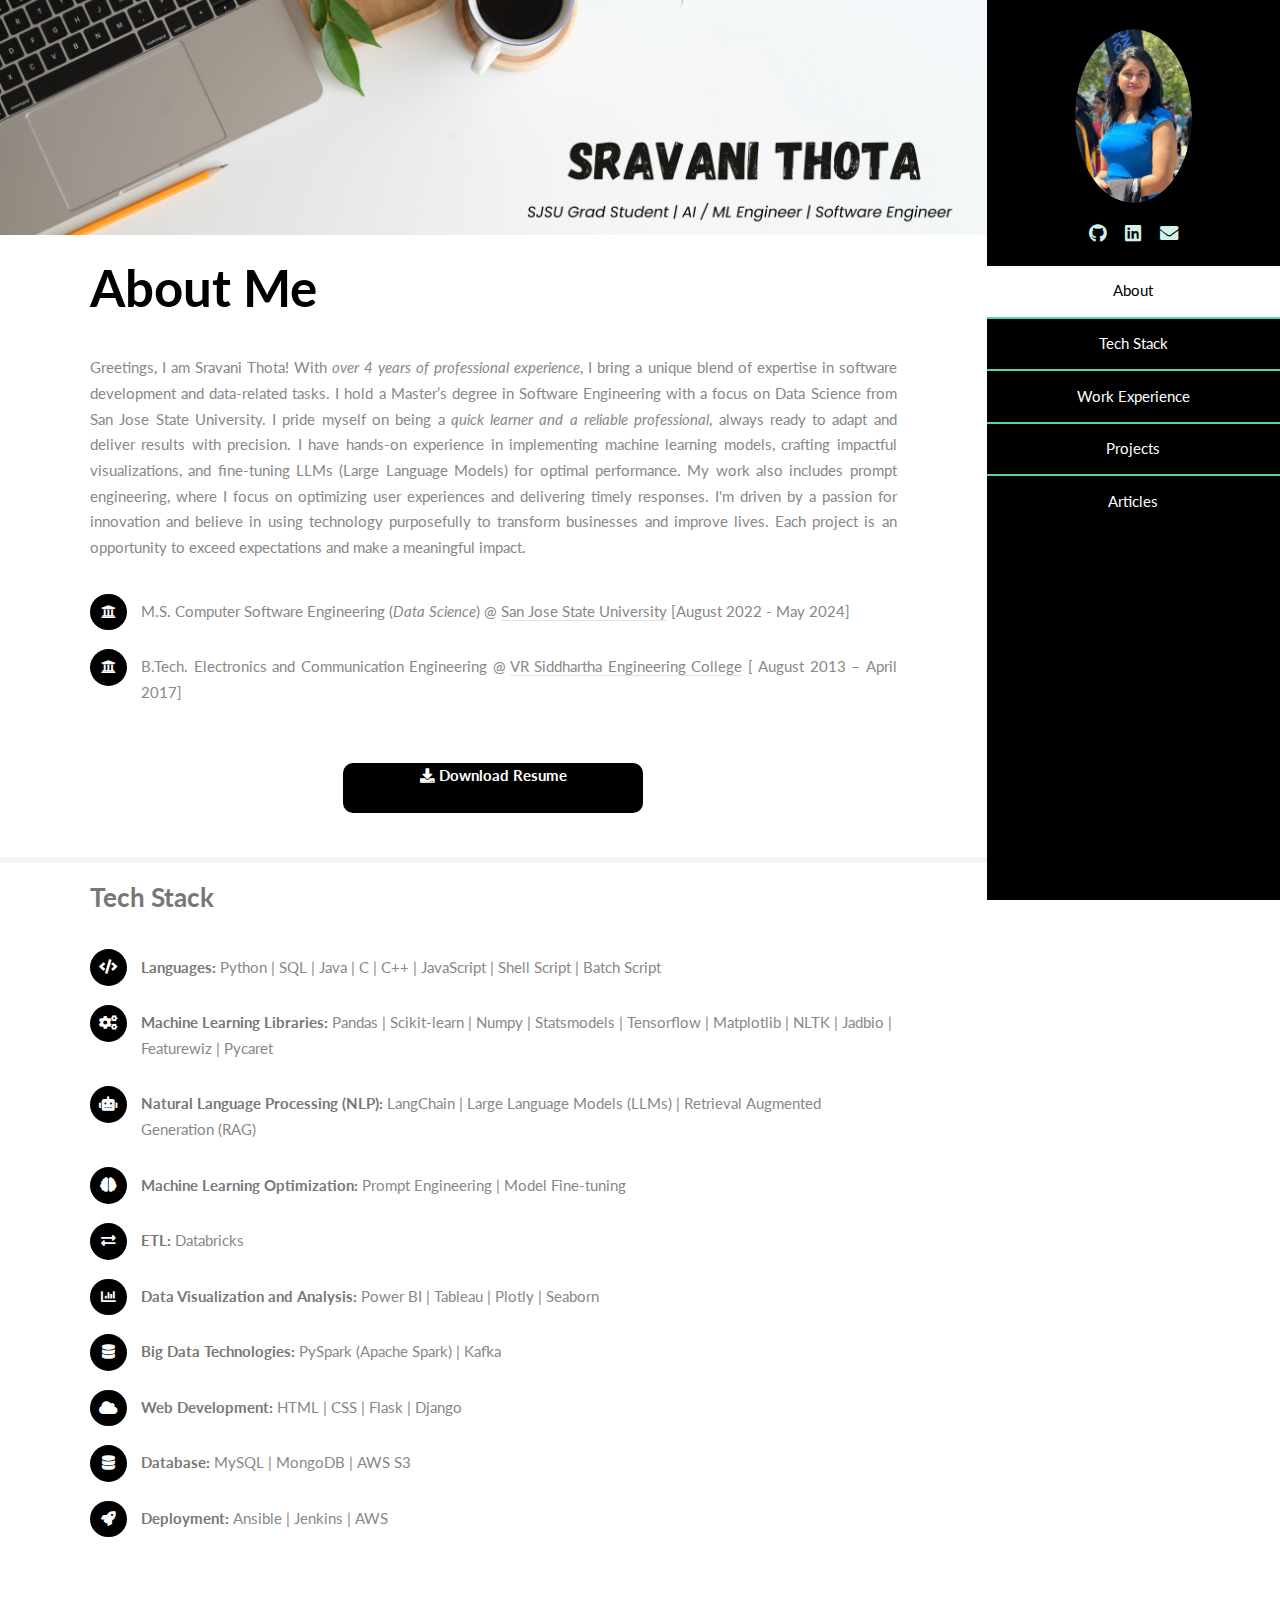
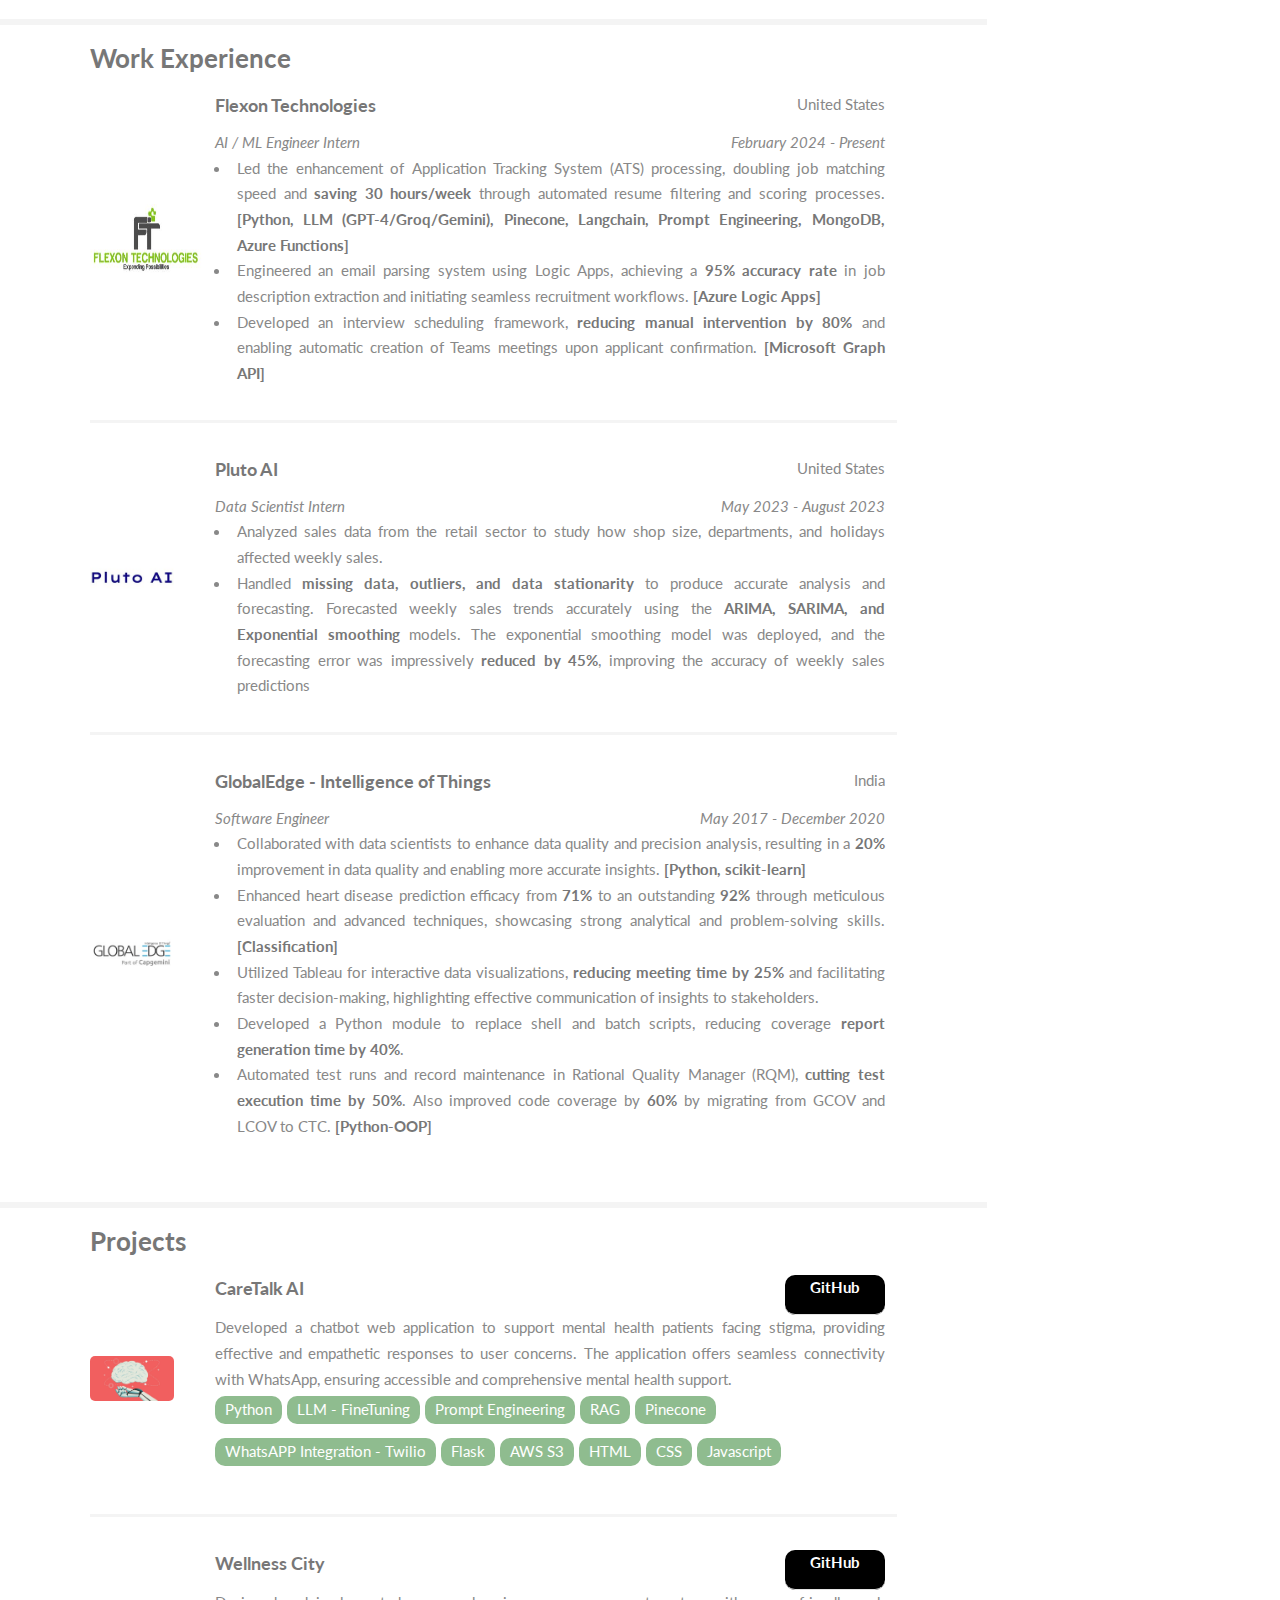
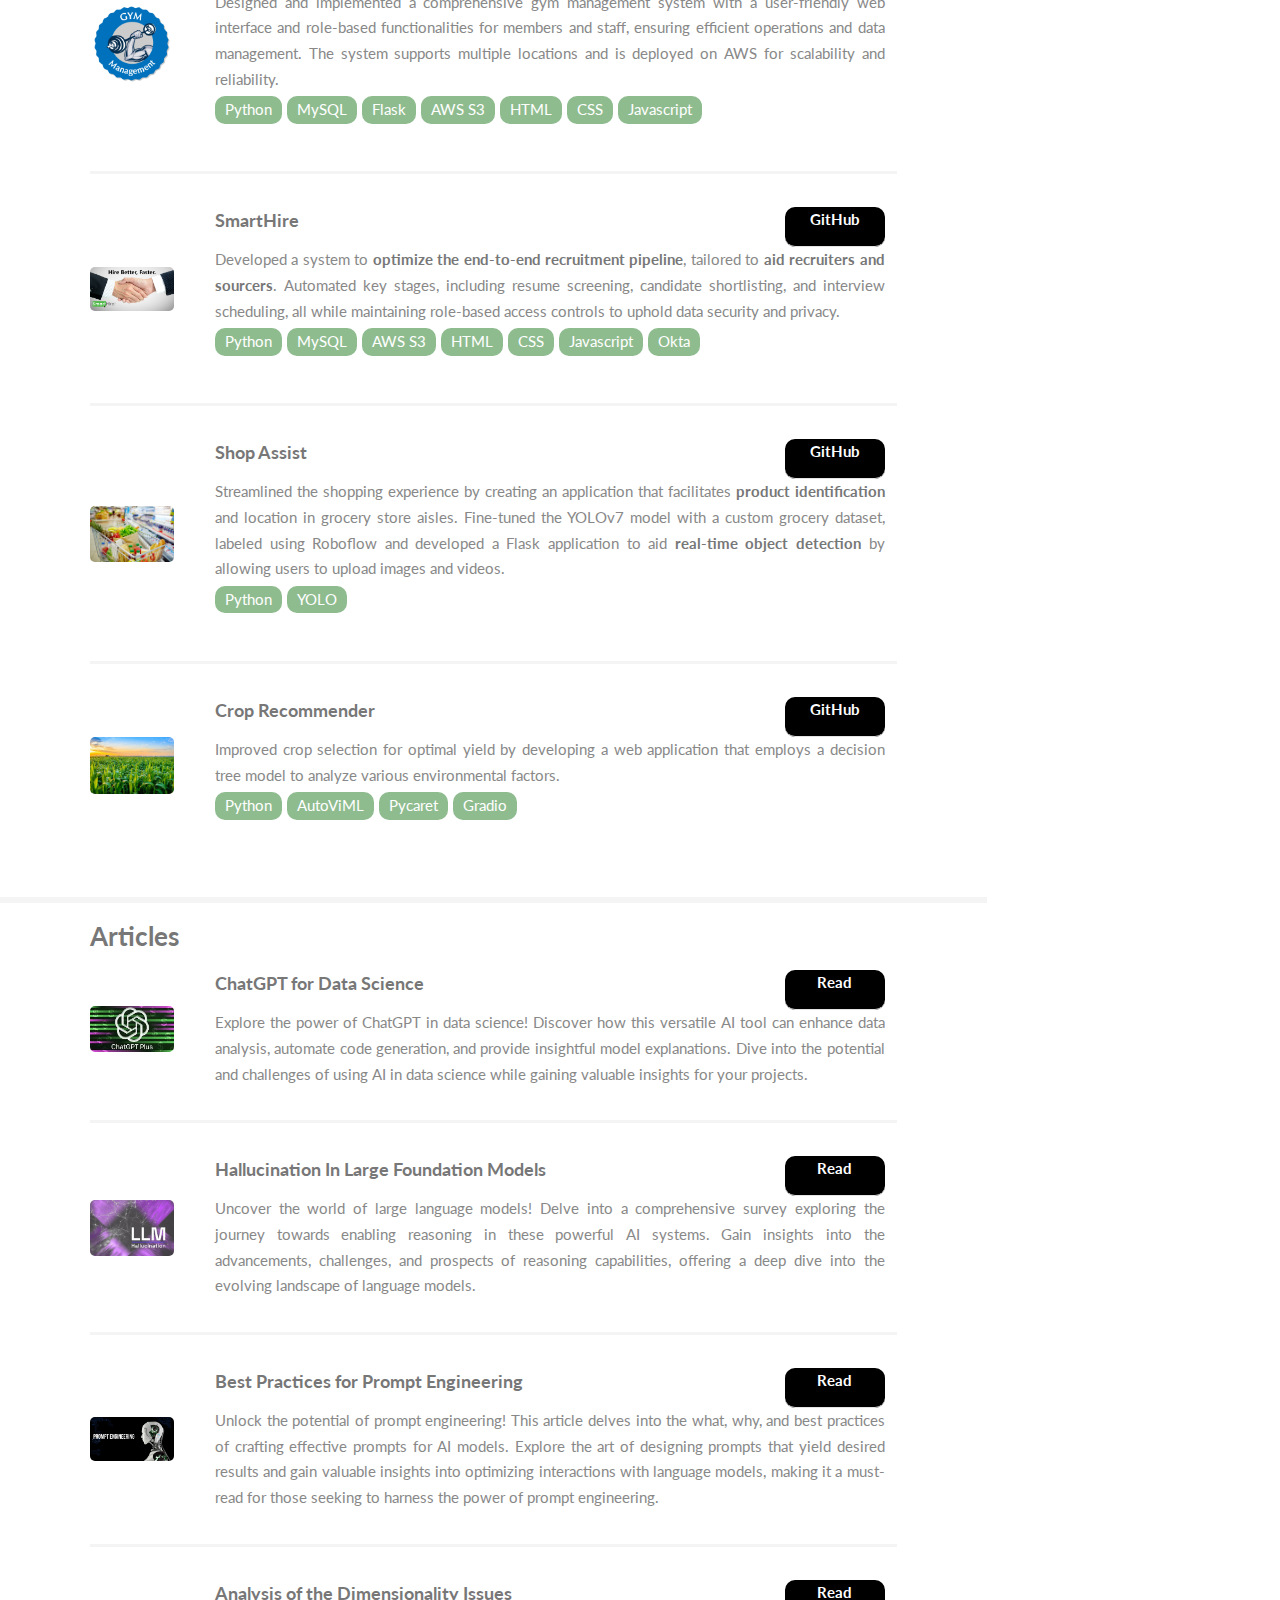
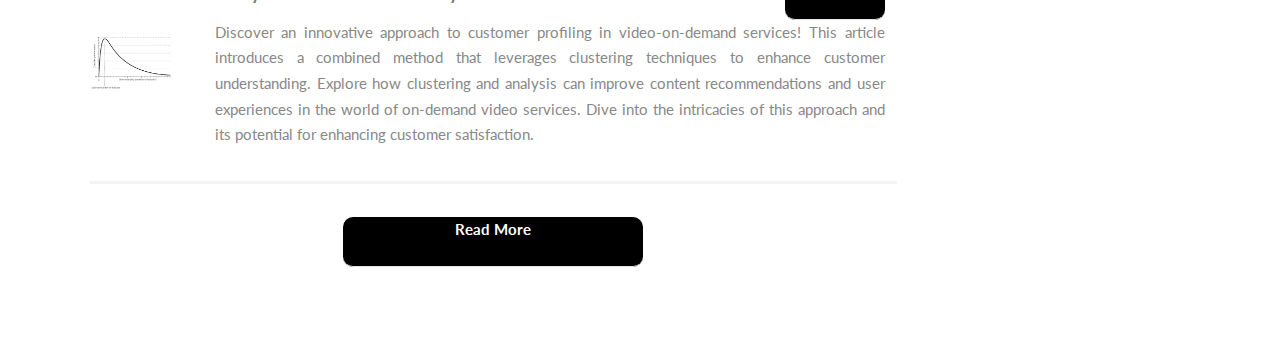
==== commit 567c3715: "Portfolio" ====
--- a/index.html
+++ b/index.html
@@ -5,14 +5,14 @@
 		<meta charset="utf-8" />
 		<meta name="viewport" content="width=device-width, initial-scale=1, user-scalable=no" />
 		<link rel="stylesheet" href="assets/css/main.css" />
-		<link rel="icon" href="images/sravani-face.jpg" type="image/x-icon" sizes="16x16 32x32 48x48">
+		<link rel="icon" href="images/sravani-face.jpeg" type="image/x-icon" sizes="16x16 32x32 48x48">
 	</head>
 	<body class="is-preload">
 
 		<!-- Header -->
 			<section id="header">
 				<header>
-					<span class="image avatar"><img src="images/sravani-face.jpeg" alt=""  width="250" height="250"/></span>
+					<span class="image avatar"><img src="images/sravani-face.jpeg" alt=""/></span>
 					<!-- <h1 id="logo"><a href="#">Sravani Thota</a></h1>
 					<p> SJSU Grad Student | AI / ML Engineer | Software Engineer <br/>
 					</p> -->
@@ -102,7 +102,7 @@
 
 										<li class="icon solid fa-cloud"><b>Web Development: </b> HTML | CSS | Flask | Django</li>
 
-										<li class="icon solid fa-database"><b>Database: </b> MySQL | MongoDB | Amazon S3</li>
+										<li class="icon solid fa-database"><b>Database: </b> MySQL | MongoDB | AWS S3</li>
 
 										<li class="icon solid fa-rocket"><b>Deployment: </b> Ansible | Jenkins | AWS </li>
 									</ul>
@@ -217,7 +217,7 @@
 														<li class="skill">Pinecone</li>
 														<li class="skill">WhatsAPP Integration - Twilio</li>
 														<li class="skill">Flask</li>
-														<li class="skill">Amazon S3</li>
+														<li class="skill">AWS S3</li>
 														<li class="skill">HTML</li>
 														<li class="skill">CSS</li>
 														<li class="skill">Javascript</li>
@@ -236,7 +236,7 @@
 														<li class="skill">Python</li>
 														<li class="skill">MySQL</li>
 														<li class="skill">Flask</li>
-														<li class="skill">Amazon S3</li>
+														<li class="skill">AWS S3</li>
 														<li class="skill">HTML</li>
 														<li class="skill">CSS</li>
 														<li class="skill">Javascript</li>
@@ -255,7 +255,7 @@
 													<ul class="skills-list">
 														<li class="skill">Python</li>
 														<li class="skill">MySQL</li>
-														<li class="skill">Amazon S3</li>
+														<li class="skill">AWS S3</li>
 														<li class="skill">HTML</li>
 														<li class="skill">CSS</li>
 														<li class="skill">Javascript</li>
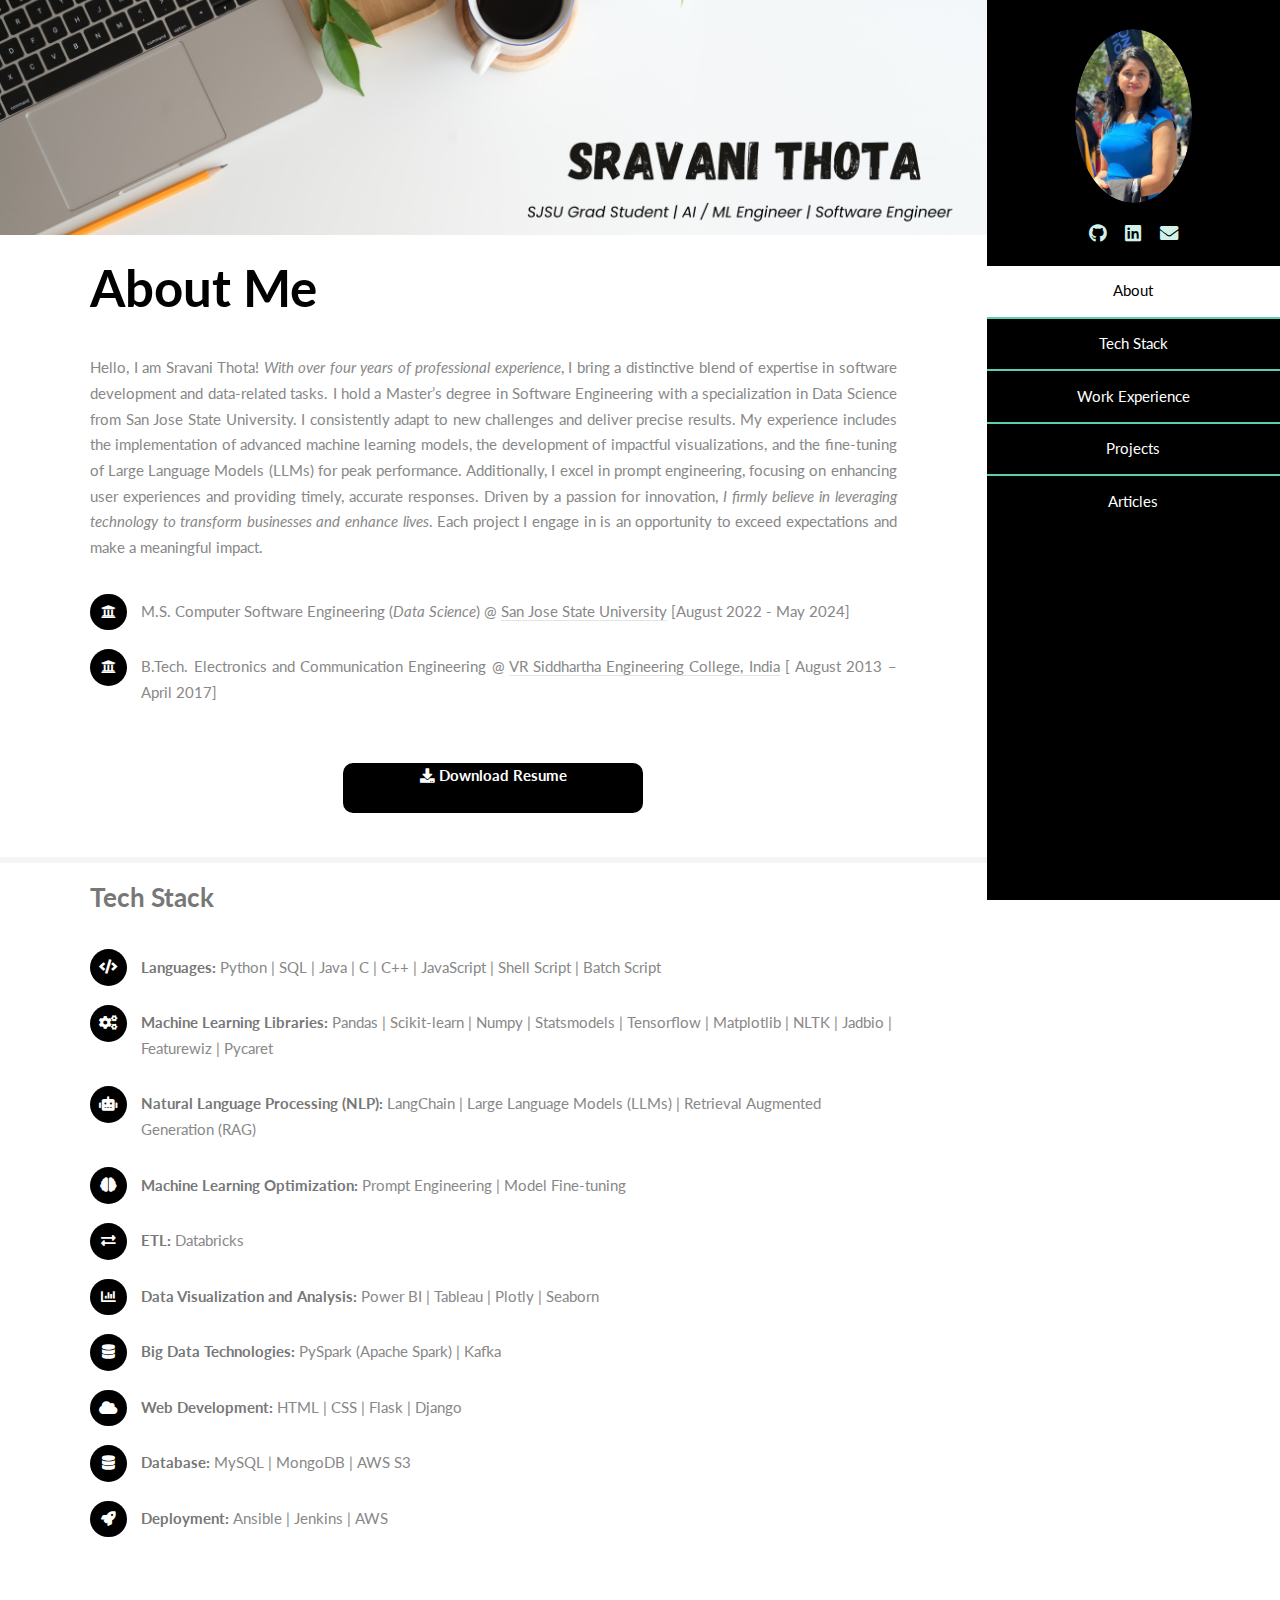
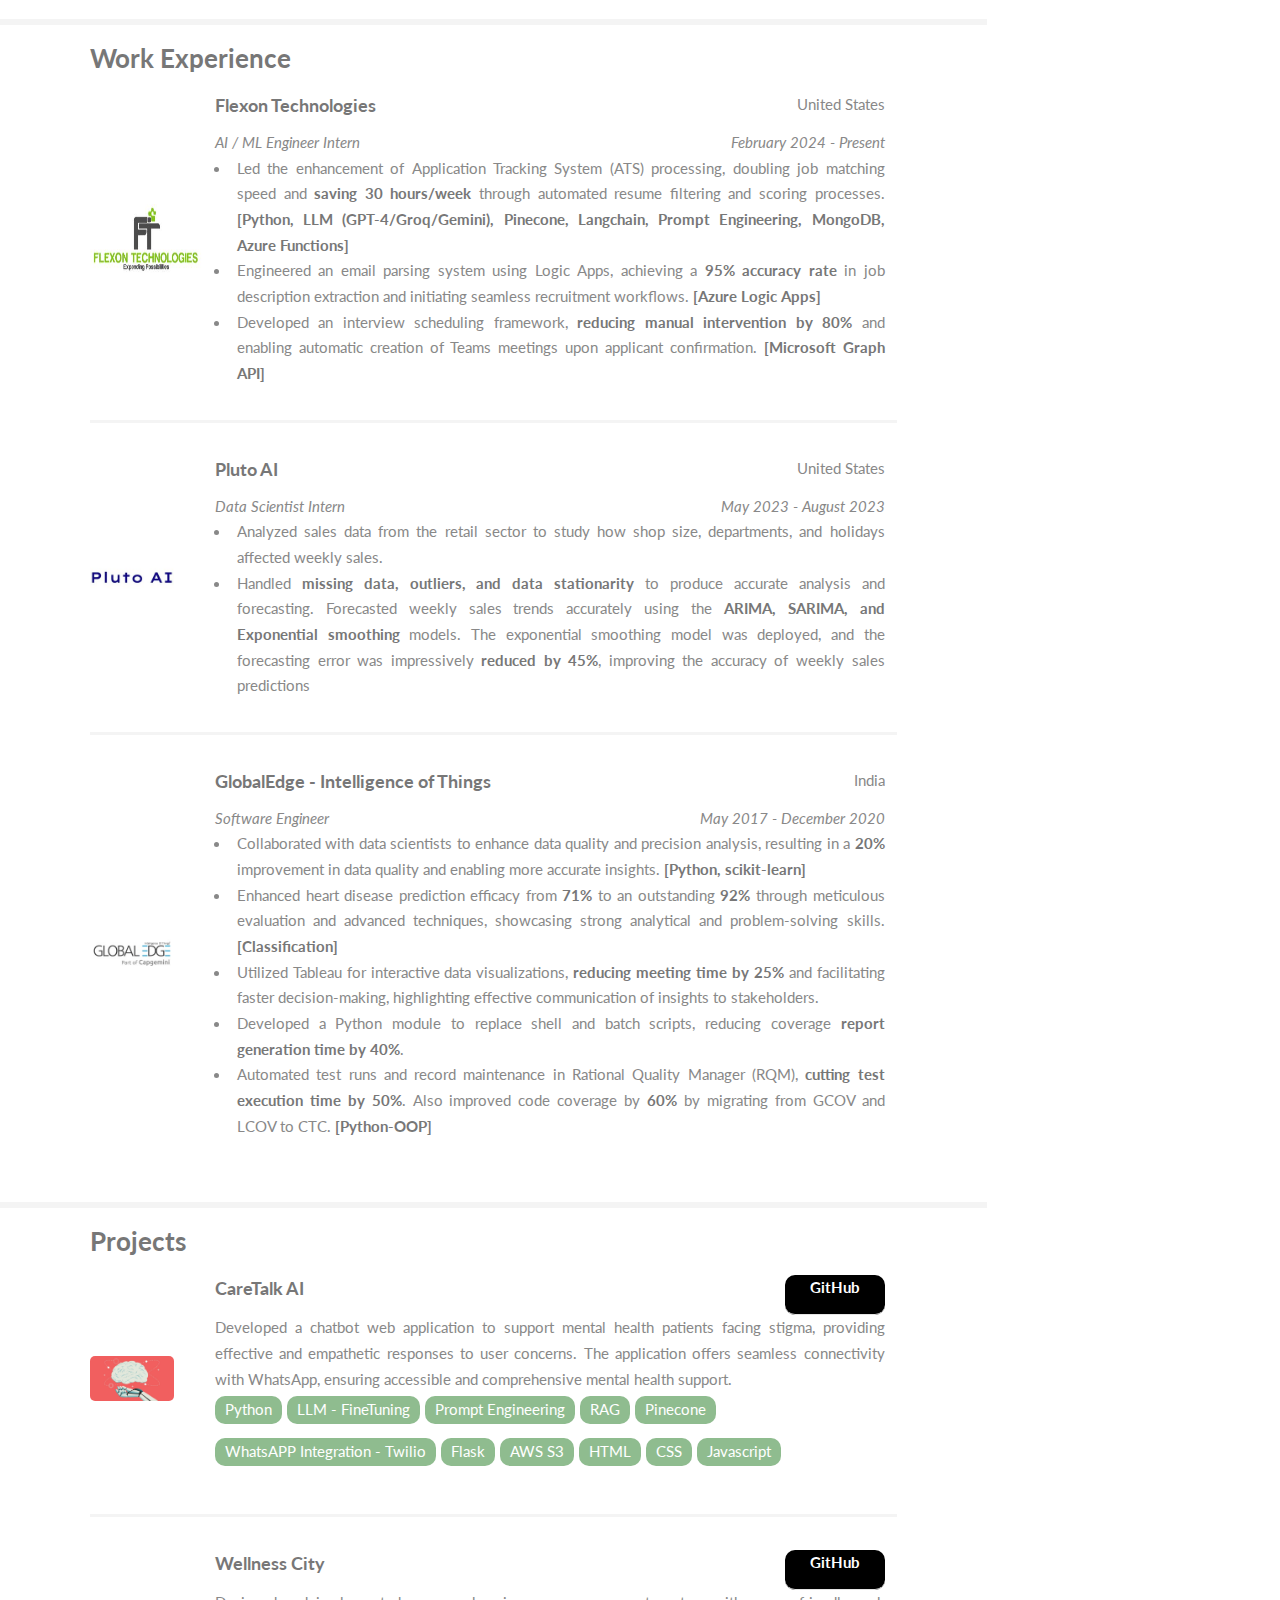
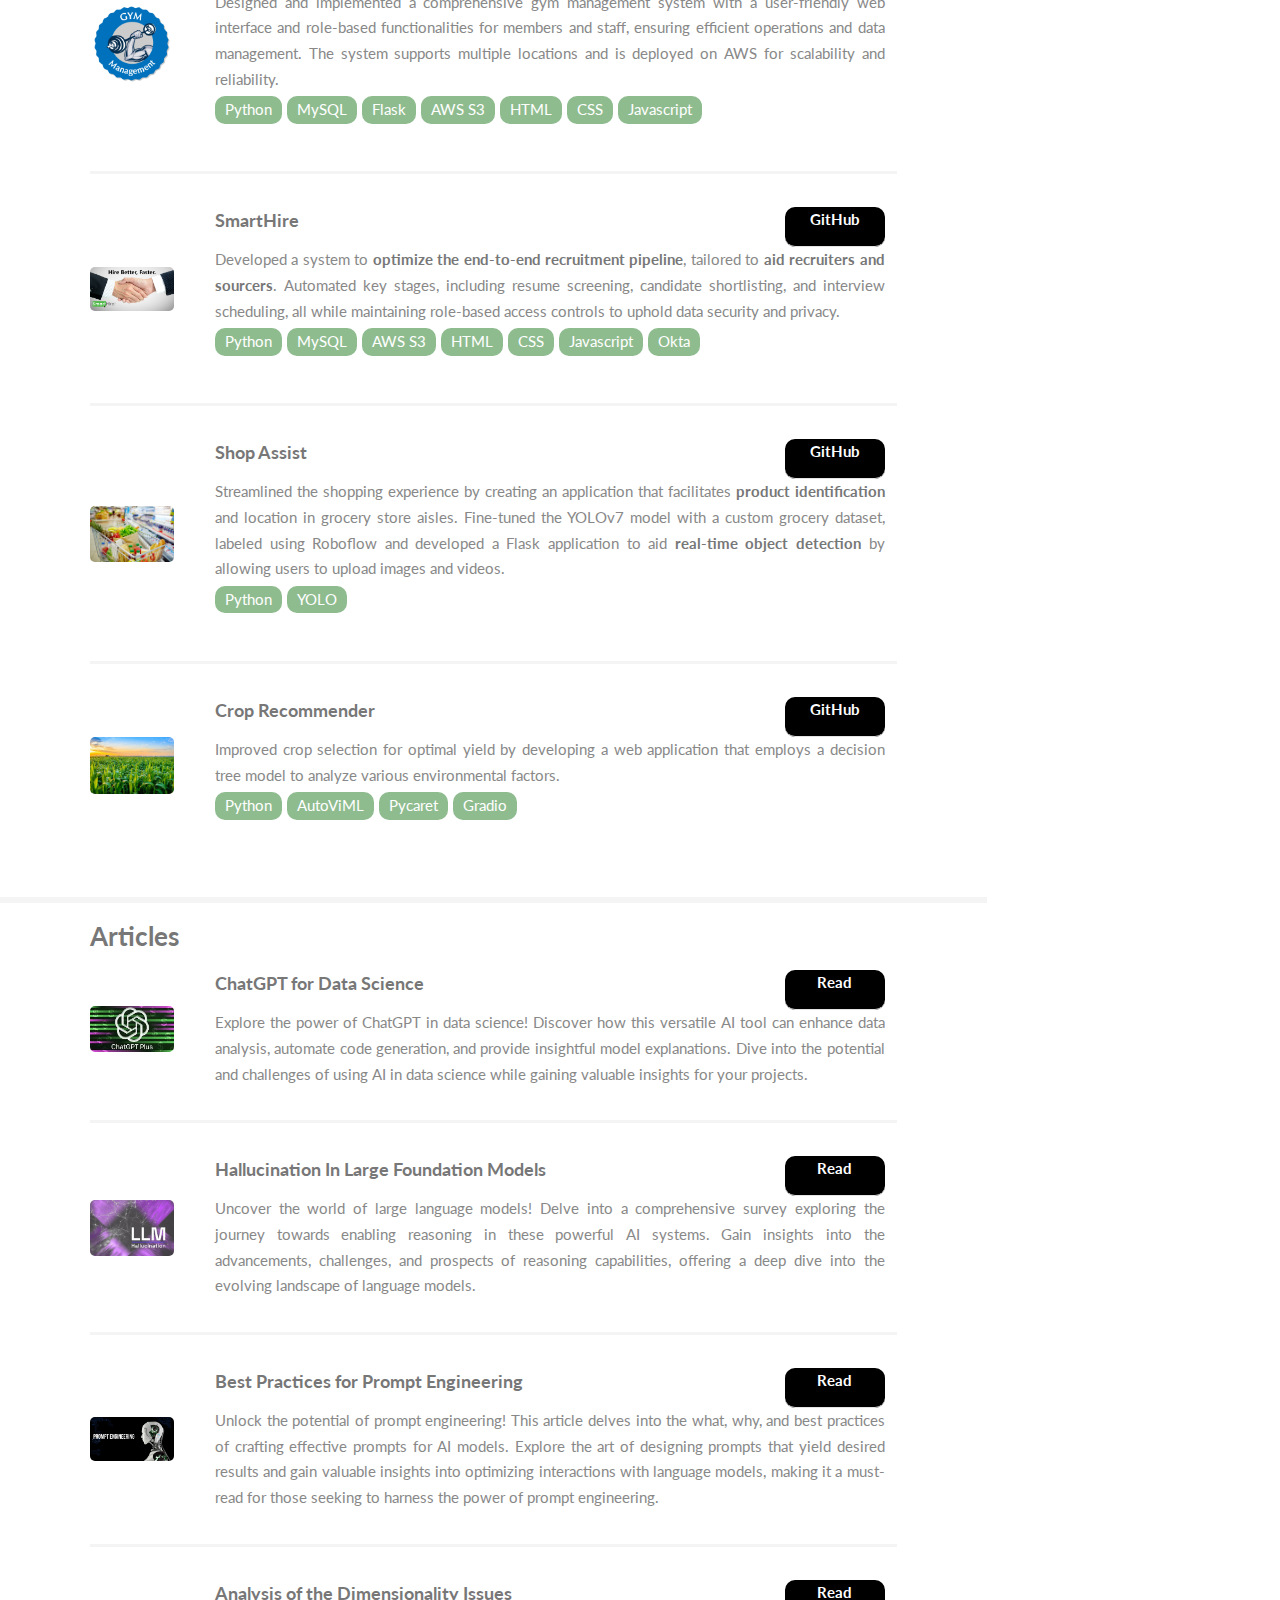
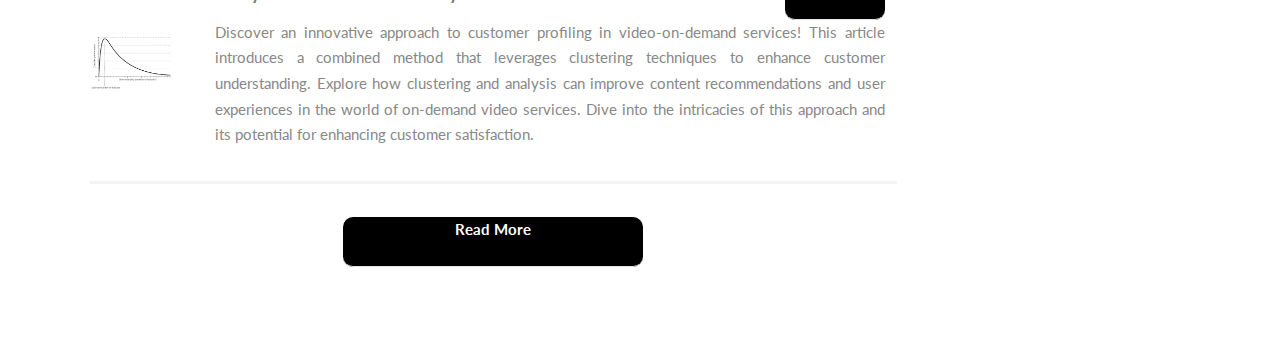
==== commit 274ec567: "Portfolio" ====
--- a/index.html
+++ b/index.html
@@ -50,11 +50,7 @@
 									</header>
 									<p style='text-align: justify;'>
 
-										Greetings, I am Sravani Thota! With <i>over 4 years of professional experience</i>, I bring a unique blend of expertise in software development and data-related tasks. I hold a Master’s degree in Software Engineering with a focus on Data Science from San Jose State University. I pride myself on being a <i>quick learner and a reliable professional</i>, always ready to adapt and deliver results with precision.
-
-										 I have hands-on experience in implementing machine learning models, crafting impactful visualizations, and fine-tuning LLMs (Large Language Models) for optimal performance. My work also includes prompt engineering, where I focus on optimizing user experiences and delivering timely responses.
-
-										 I'm driven by a passion for innovation and believe in using technology purposefully to transform businesses and improve lives. Each project is an opportunity to exceed expectations and make a meaningful impact.
+										Hello, I am Sravani Thota! <i>With over four years of professional experience</i>, I bring a distinctive blend of expertise in software development and data-related tasks. I hold a Master’s degree in Software Engineering with a specialization in Data Science from San Jose State University. I consistently adapt to new challenges and deliver precise results. My experience includes the implementation of advanced machine learning models, the development of impactful visualizations, and the fine-tuning of Large Language Models (LLMs) for peak performance. Additionally, I excel in prompt engineering, focusing on enhancing user experiences and providing timely, accurate responses. Driven by a passion for innovation, <i>I firmly believe in leveraging technology to transform businesses and enhance lives</i>. Each project I engage in is an opportunity to exceed expectations and make a meaningful impact.
 
 									</p>
 									<ul class="feature-icons">
@@ -65,7 +61,7 @@
 										</li>
 										<li class="icon solid fa-university">
 											<div class="info-container">
-												<div class="company-name">B.Tech. Electronics and Communication Engineering @ <a href="https://www.psgtech.edu/">VR Siddhartha Engineering College</a> [ August 2013 – April 2017] </div>
+												<div class="company-name">B.Tech. Electronics and Communication Engineering @ <a href="https://www.psgtech.edu/">VR Siddhartha Engineering College, India</a> [ August 2013 – April 2017] </div>
 											</div>
 										</li>
 									</ul>
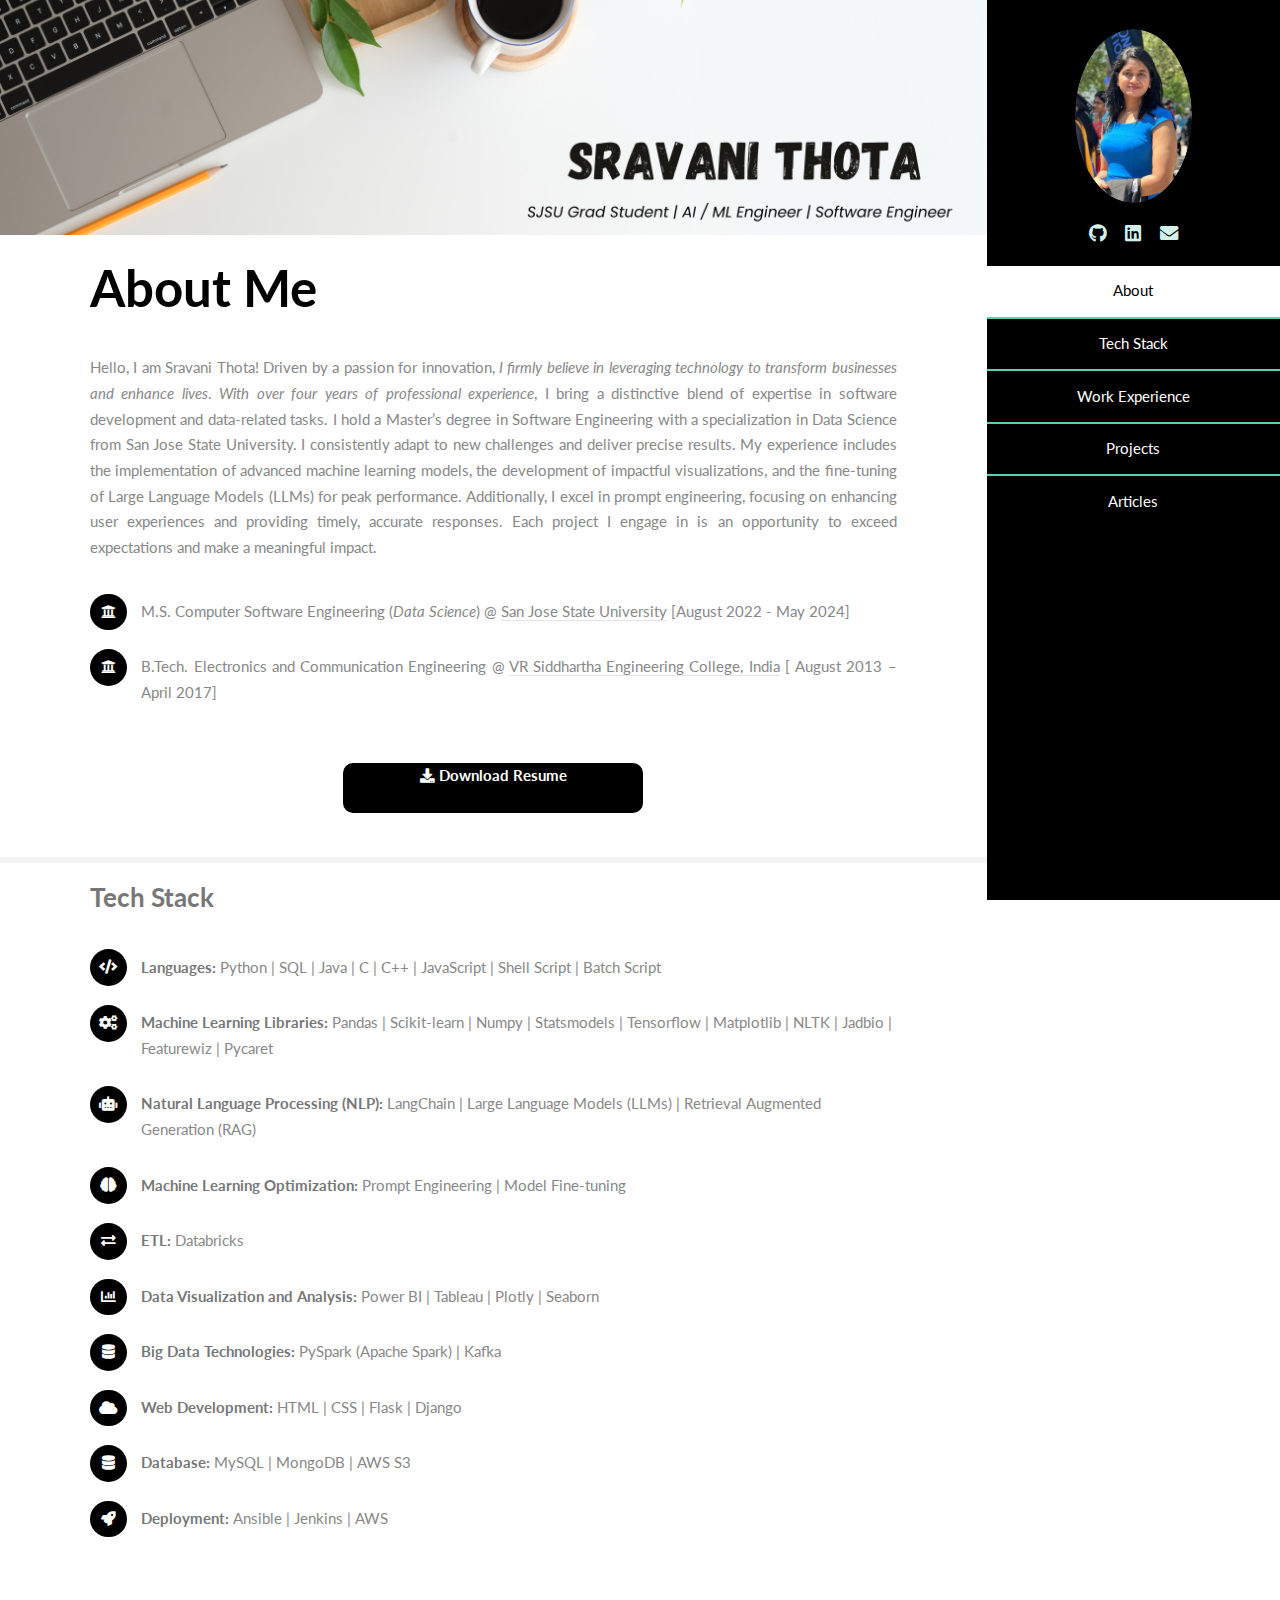
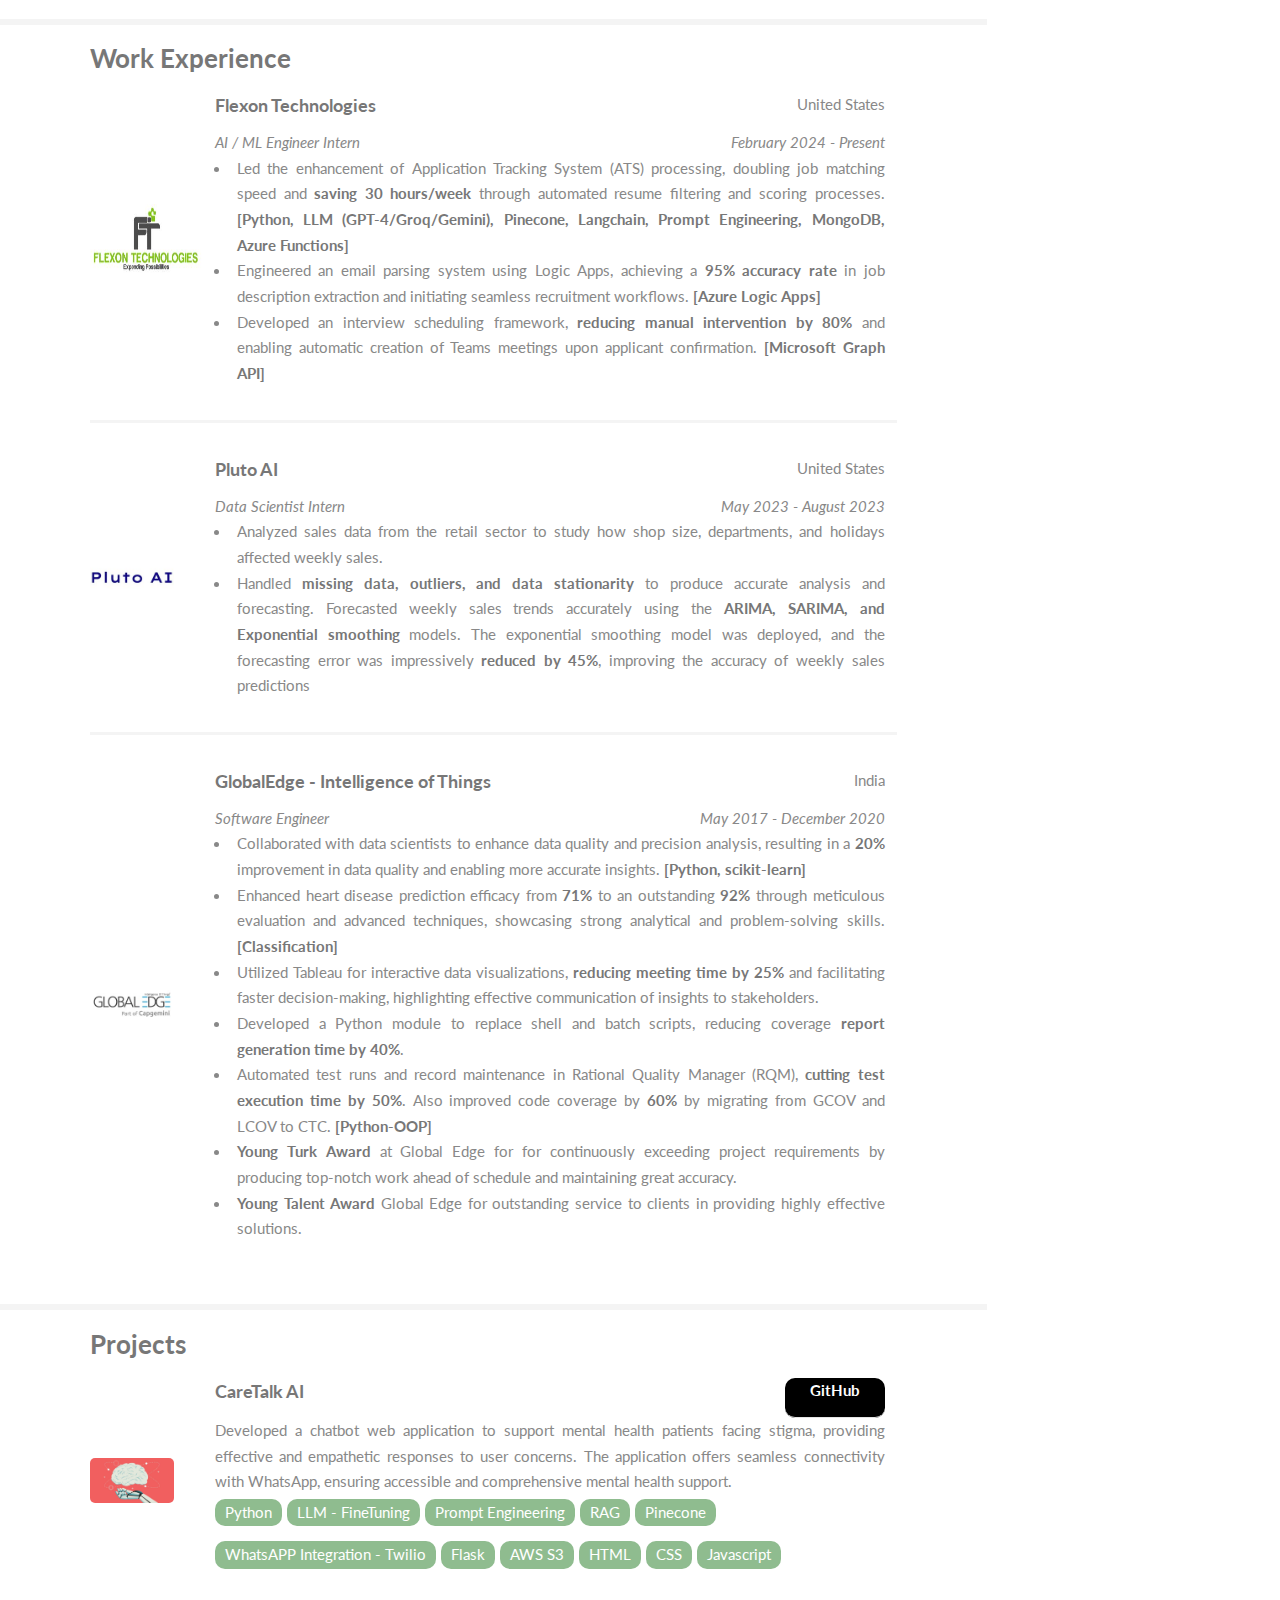
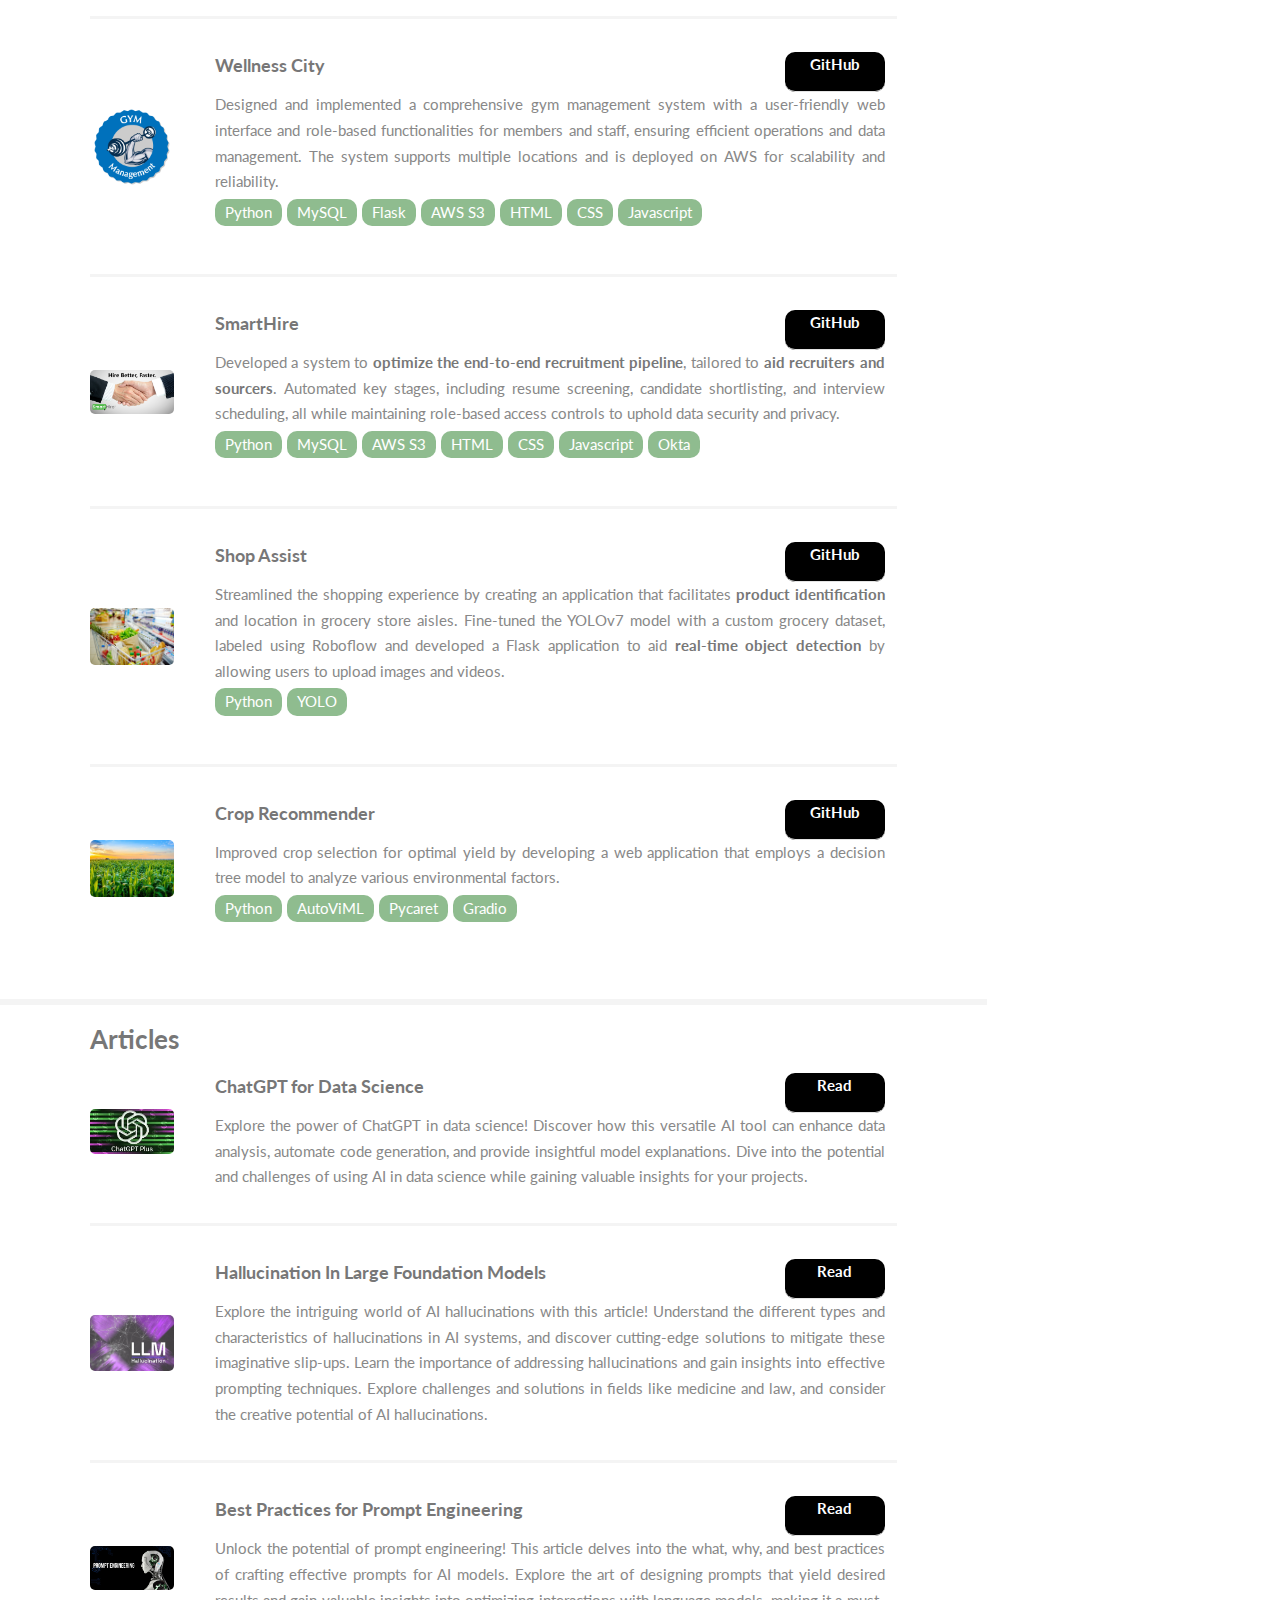
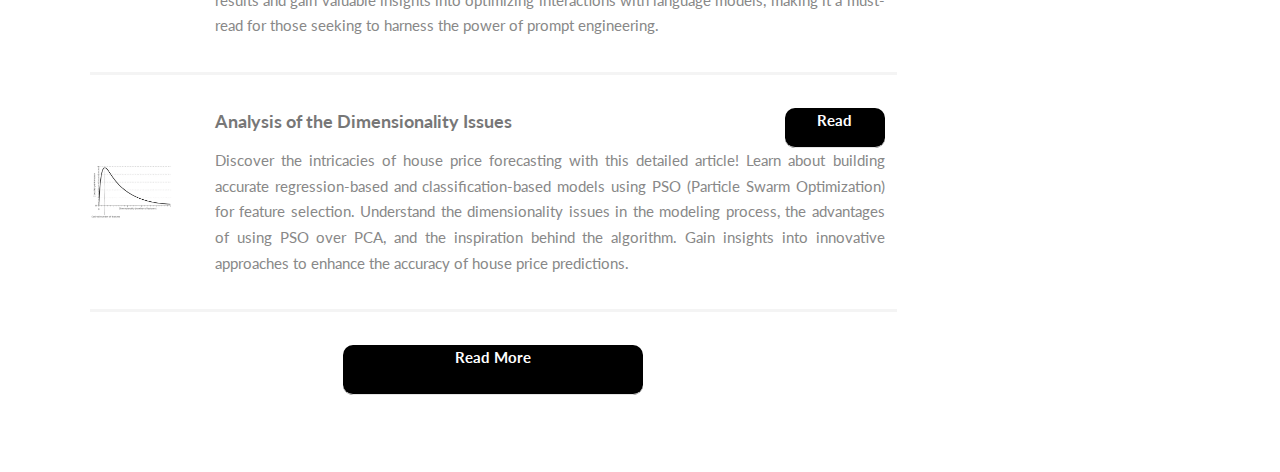
==== commit 9b3f8b0c: "Awards" ====
--- a/index.html
+++ b/index.html
@@ -50,7 +50,7 @@
 									</header>
 									<p style='text-align: justify;'>
 
-										Hello, I am Sravani Thota! <i>With over four years of professional experience</i>, I bring a distinctive blend of expertise in software development and data-related tasks. I hold a Master’s degree in Software Engineering with a specialization in Data Science from San Jose State University. I consistently adapt to new challenges and deliver precise results. My experience includes the implementation of advanced machine learning models, the development of impactful visualizations, and the fine-tuning of Large Language Models (LLMs) for peak performance. Additionally, I excel in prompt engineering, focusing on enhancing user experiences and providing timely, accurate responses. Driven by a passion for innovation, <i>I firmly believe in leveraging technology to transform businesses and enhance lives</i>. Each project I engage in is an opportunity to exceed expectations and make a meaningful impact.
+										Hello, I am Sravani Thota! Driven by a passion for innovation, <i>I firmly believe in leveraging technology to transform businesses and enhance lives</i>. <i>With over four years of professional experience</i>, I bring a distinctive blend of expertise in software development and data-related tasks. I hold a Master’s degree in Software Engineering with a specialization in Data Science from San Jose State University. I consistently adapt to new challenges and deliver precise results. My experience includes the implementation of advanced machine learning models, the development of impactful visualizations, and the fine-tuning of Large Language Models (LLMs) for peak performance. Additionally, I excel in prompt engineering, focusing on enhancing user experiences and providing timely, accurate responses.  Each project I engage in is an opportunity to exceed expectations and make a meaningful impact.
 
 									</p>
 									<ul class="feature-icons">
@@ -181,6 +181,12 @@
 												</li>
 												<li>
 													Automated test runs and record maintenance in Rational Quality Manager (RQM), <b>cutting test execution time by 50%</b>. Also improved code coverage by <b>60%</b> by migrating from GCOV and LCOV to CTC. <b>[Python-OOP]</b>
+												</li>
+												<li>
+													<b>Young Turk Award</b> at Global Edge for for continuously exceeding project requirements by producing top-notch work ahead of schedule and maintaining great accuracy.
+												</li>
+												<li>
+													<b>Young Talent Award</b> Global Edge for outstanding service to clients in providing highly effective solutions.
 												</li>
 												
 											</ul>
@@ -320,7 +326,7 @@
 												<div class="project-name"><h4>Hallucination In Large Foundation Models</h4></div>
 												<div class="github-box"><a href="https://medium.com/@sravani.thota/hallucination-in-large-foundation-models-690fcb050309">Read</a></div>
 											</div>
-											<p>Uncover the world of large language models! Delve into a comprehensive survey exploring the journey towards enabling reasoning in these powerful AI systems. Gain insights into the advancements, challenges, and prospects of reasoning capabilities, offering a deep dive into the evolving landscape of language models.</p>
+											<p>Explore the intriguing world of AI hallucinations with this article! Understand the different types and characteristics of hallucinations in AI systems, and discover cutting-edge solutions to mitigate these imaginative slip-ups. Learn the importance of addressing hallucinations and gain insights into effective prompting techniques. Explore challenges and solutions in fields like medicine and law, and consider the creative potential of AI hallucinations.</p>
 										</div>
 									</article>
 									<article>
@@ -342,7 +348,7 @@
 												<div class="github-box"><a href="https://medium.com/@sravani.thota/analysis-of-the-dimensionality-issues-in-house-price-forecasting-modeling-fed7e9a4fada">Read</a></div>
 											</div>
 											<p>
-												Discover an innovative approach to customer profiling in video-on-demand services! This article introduces a combined method that leverages clustering techniques to enhance customer understanding. Explore how clustering and analysis can improve content recommendations and user experiences in the world of on-demand video services. Dive into the intricacies of this approach and its potential for enhancing customer satisfaction.</p>
+												Discover the intricacies of house price forecasting with this detailed article! Learn about building accurate regression-based and classification-based models using PSO (Particle Swarm Optimization) for feature selection. Understand the dimensionality issues in the modeling process, the advantages of using PSO over PCA, and the inspiration behind the algorithm. Gain insights into innovative approaches to enhance the accuracy of house price predictions.</p>
 										</div>
 									</article>
 									<article class="center">
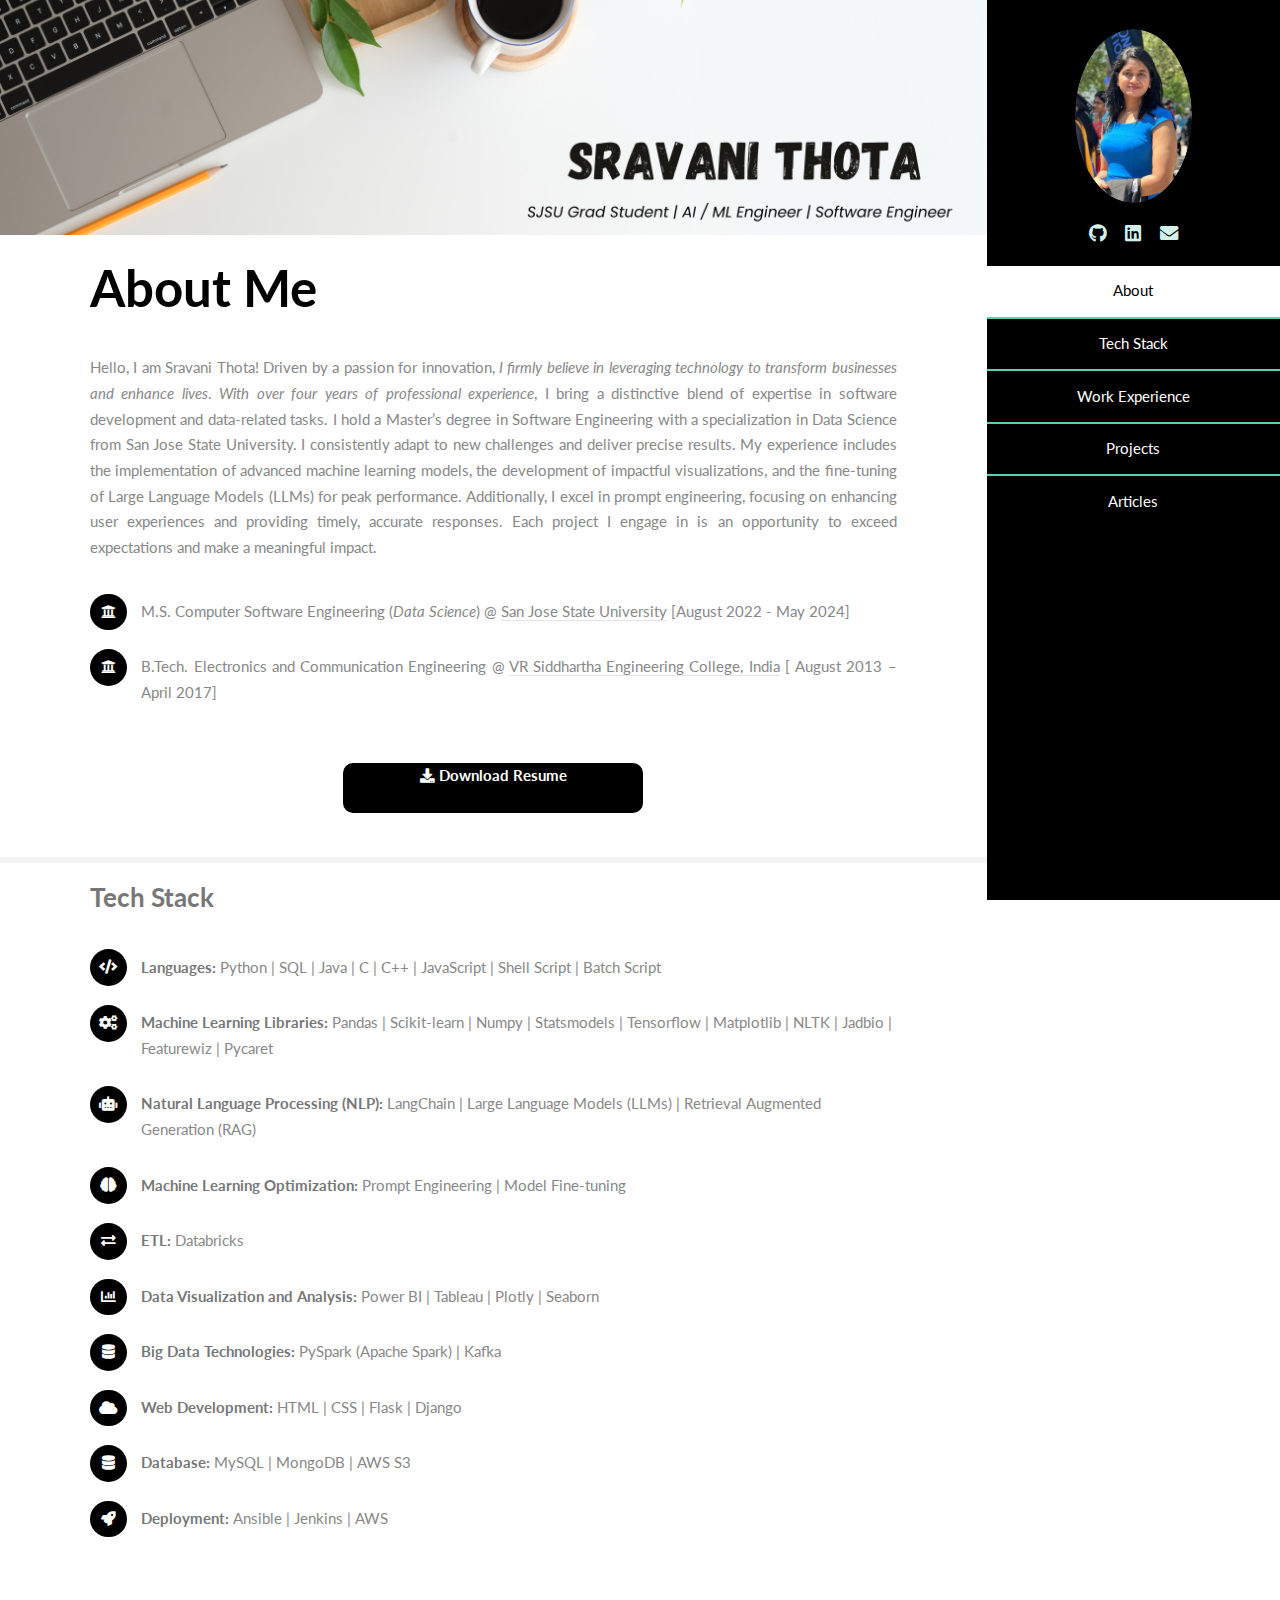
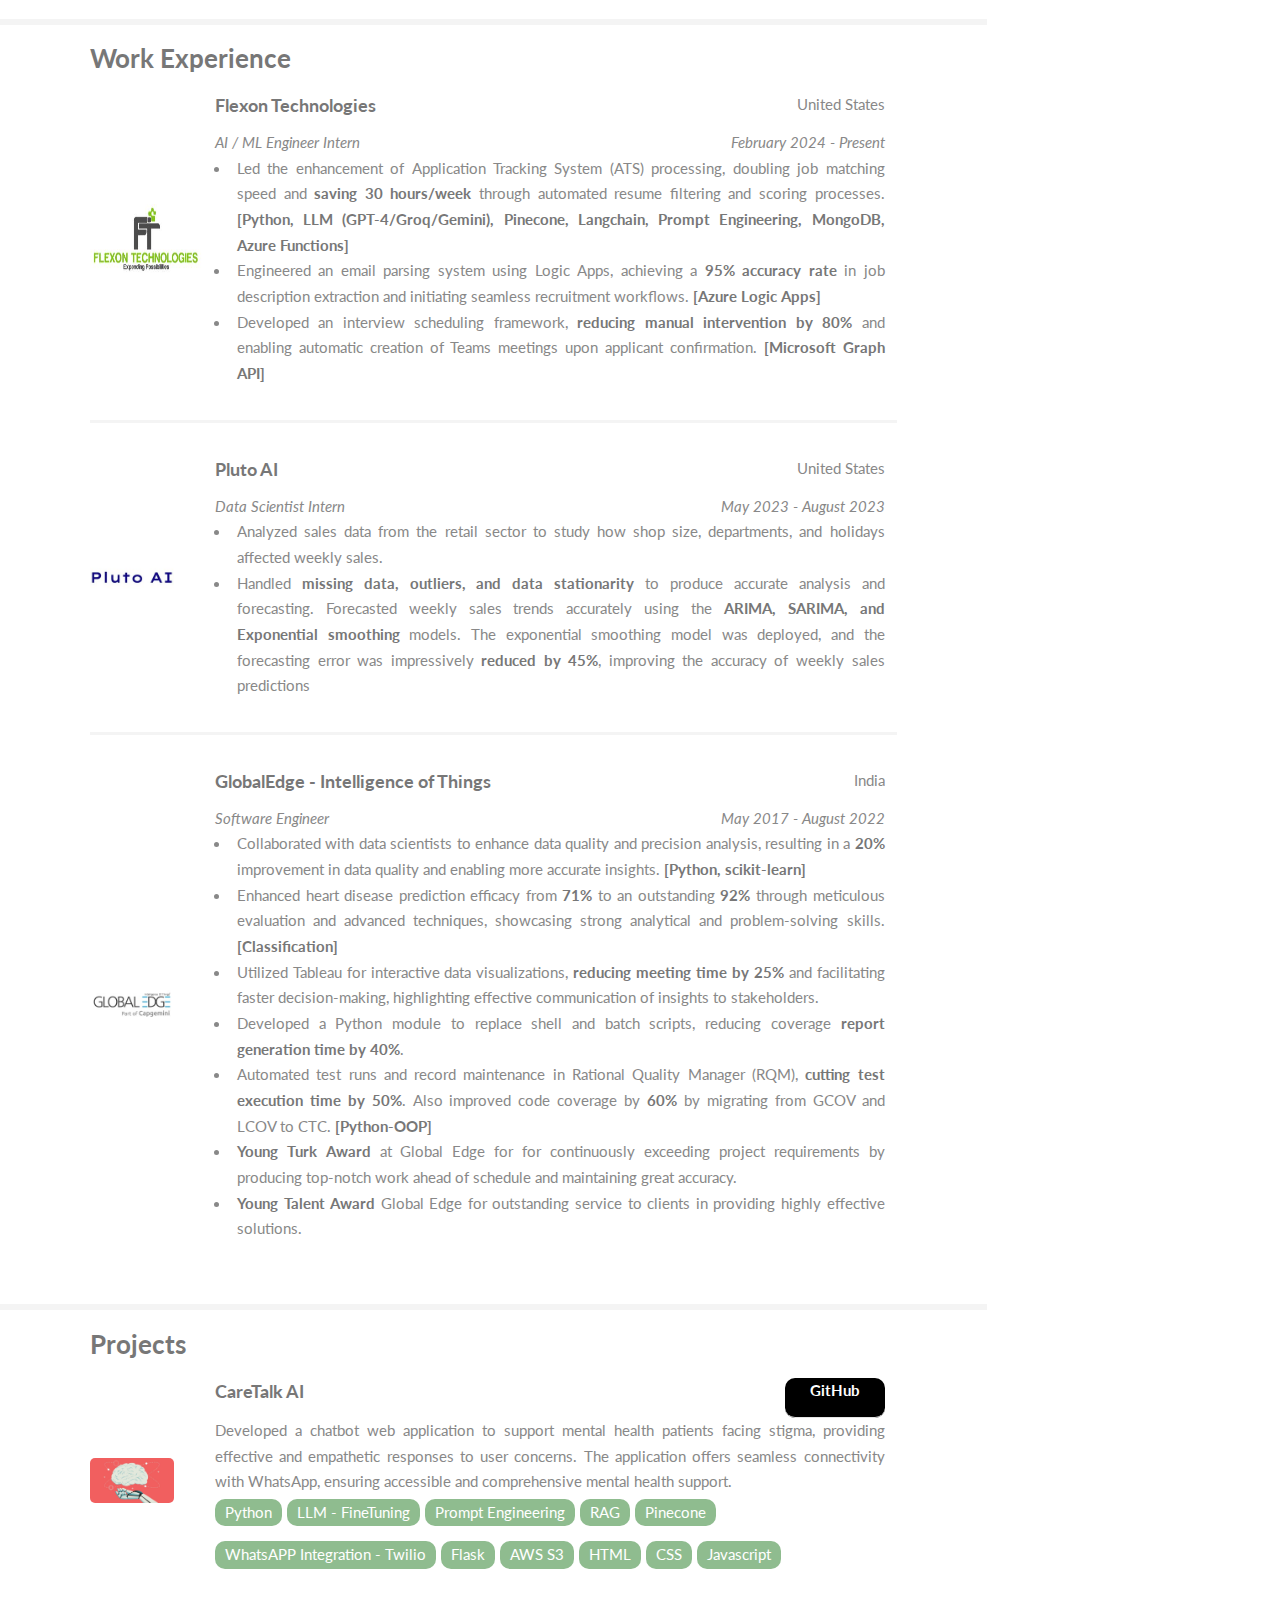
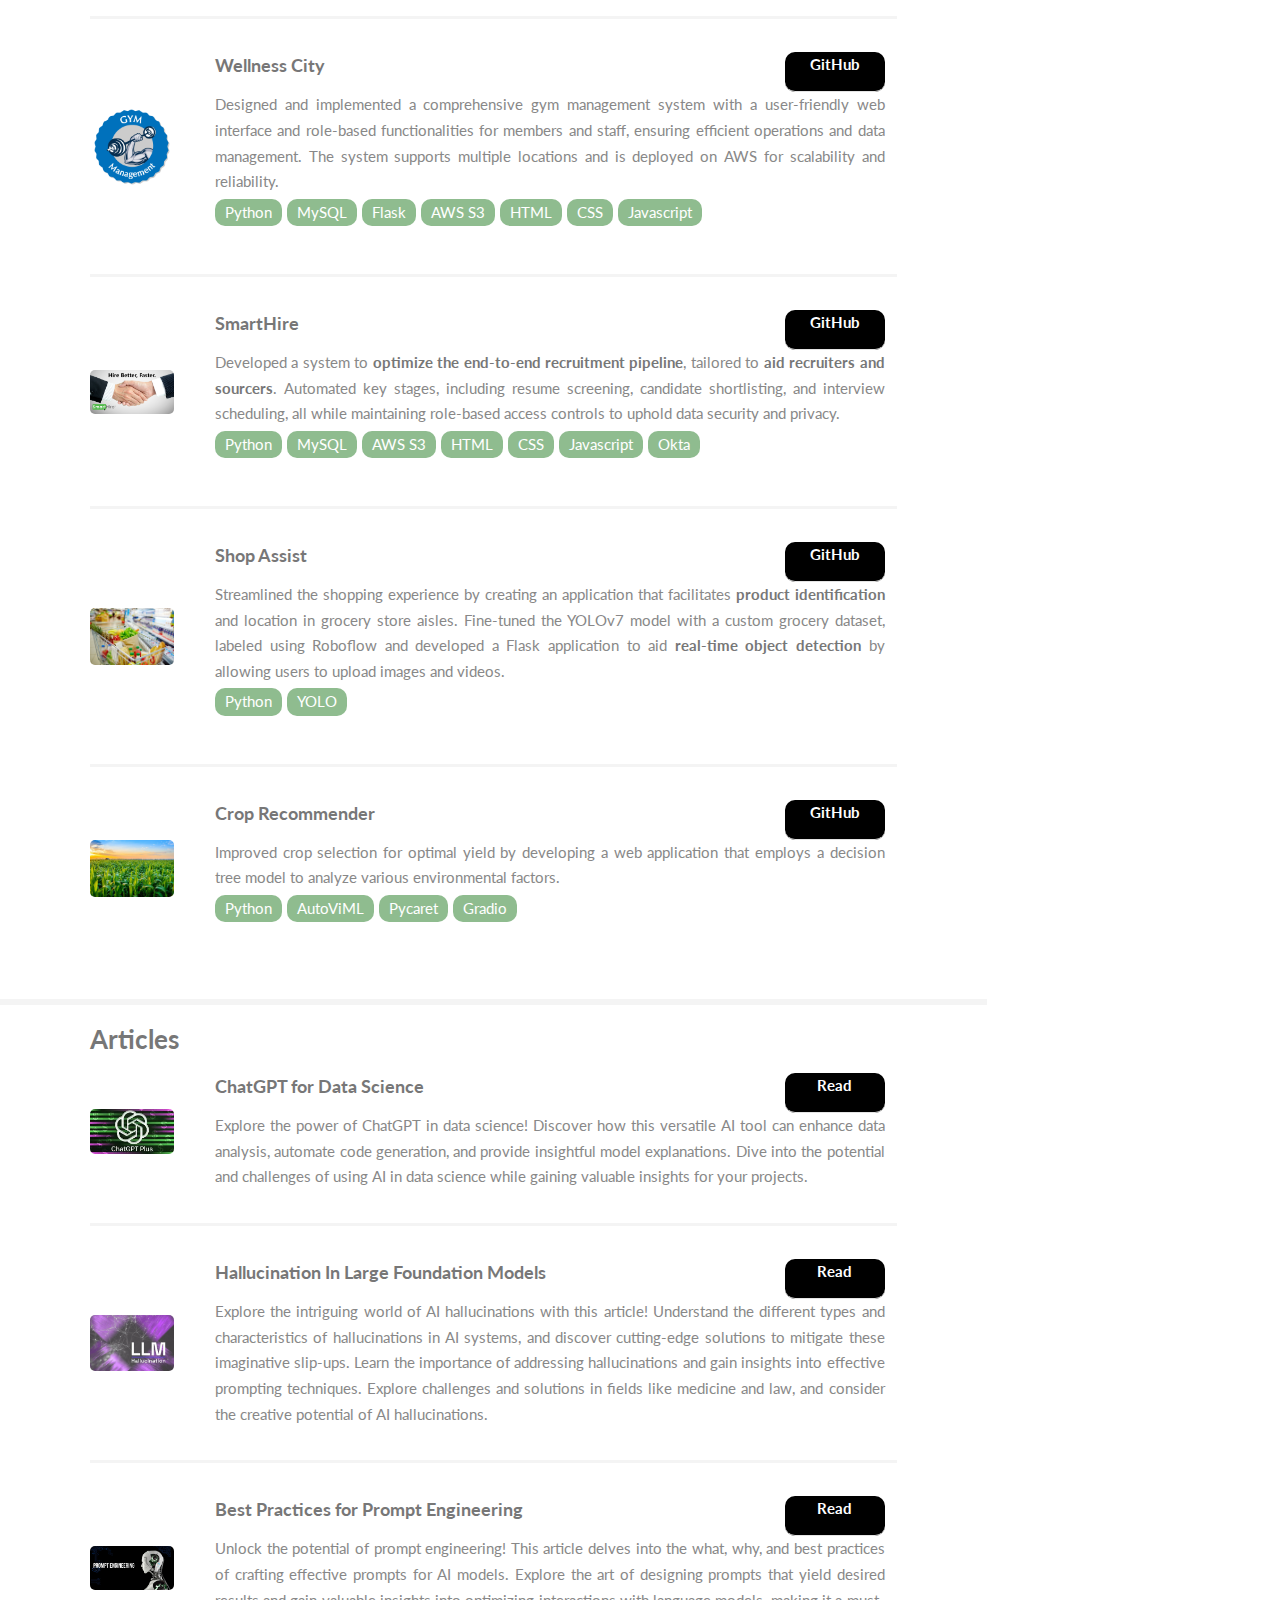
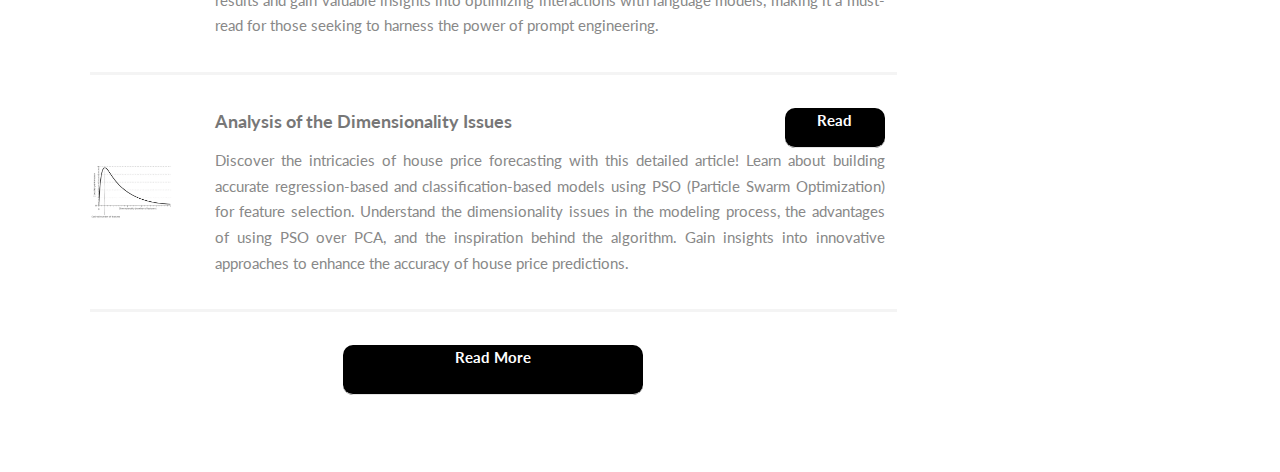
==== commit 76a463e7: "Portfolio" ====
--- a/index.html
+++ b/index.html
@@ -164,7 +164,7 @@
 											</div>
 											<div class="info-container">
 												<div class="job-title">Software Engineer</div>
-												<div class="work-year">May 2017 - December 2020</div>
+												<div class="work-year">May 2017 - August 2022</div>
 											</div>
 											<ul>
 												<li>
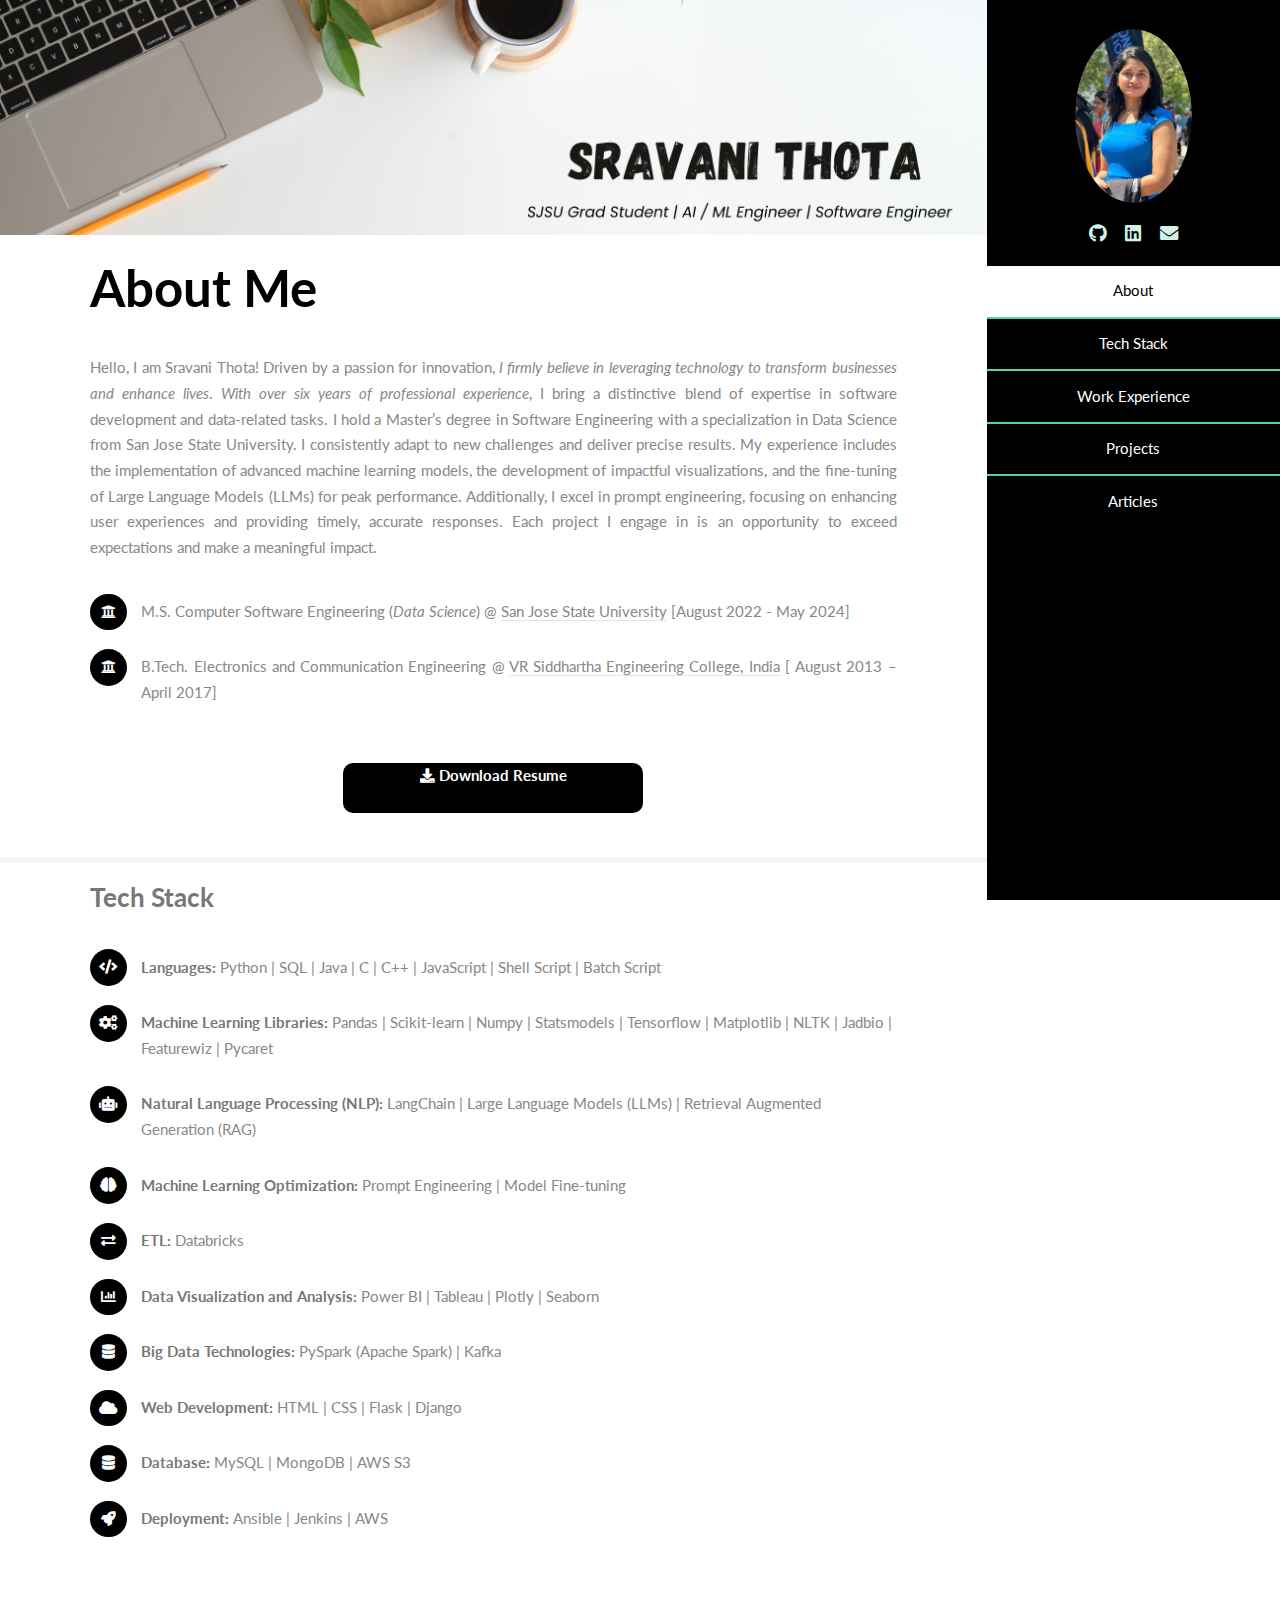
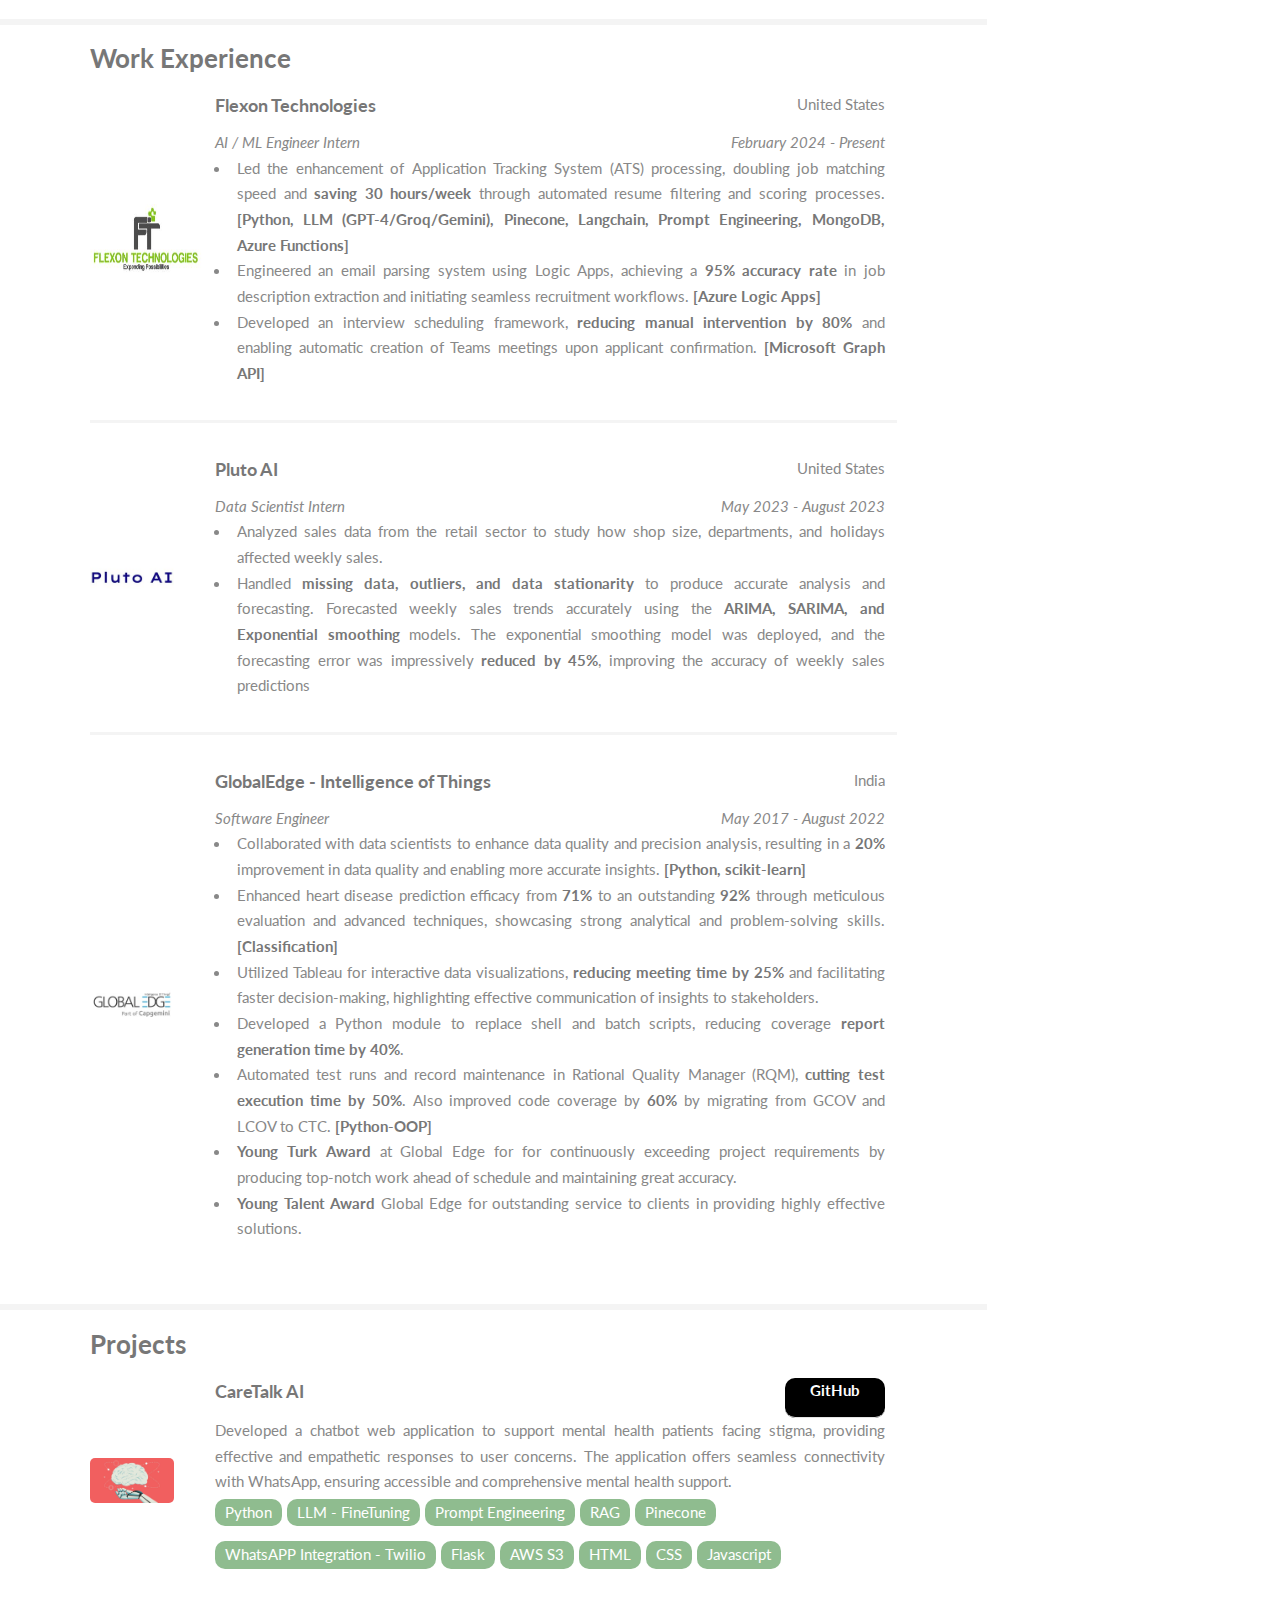
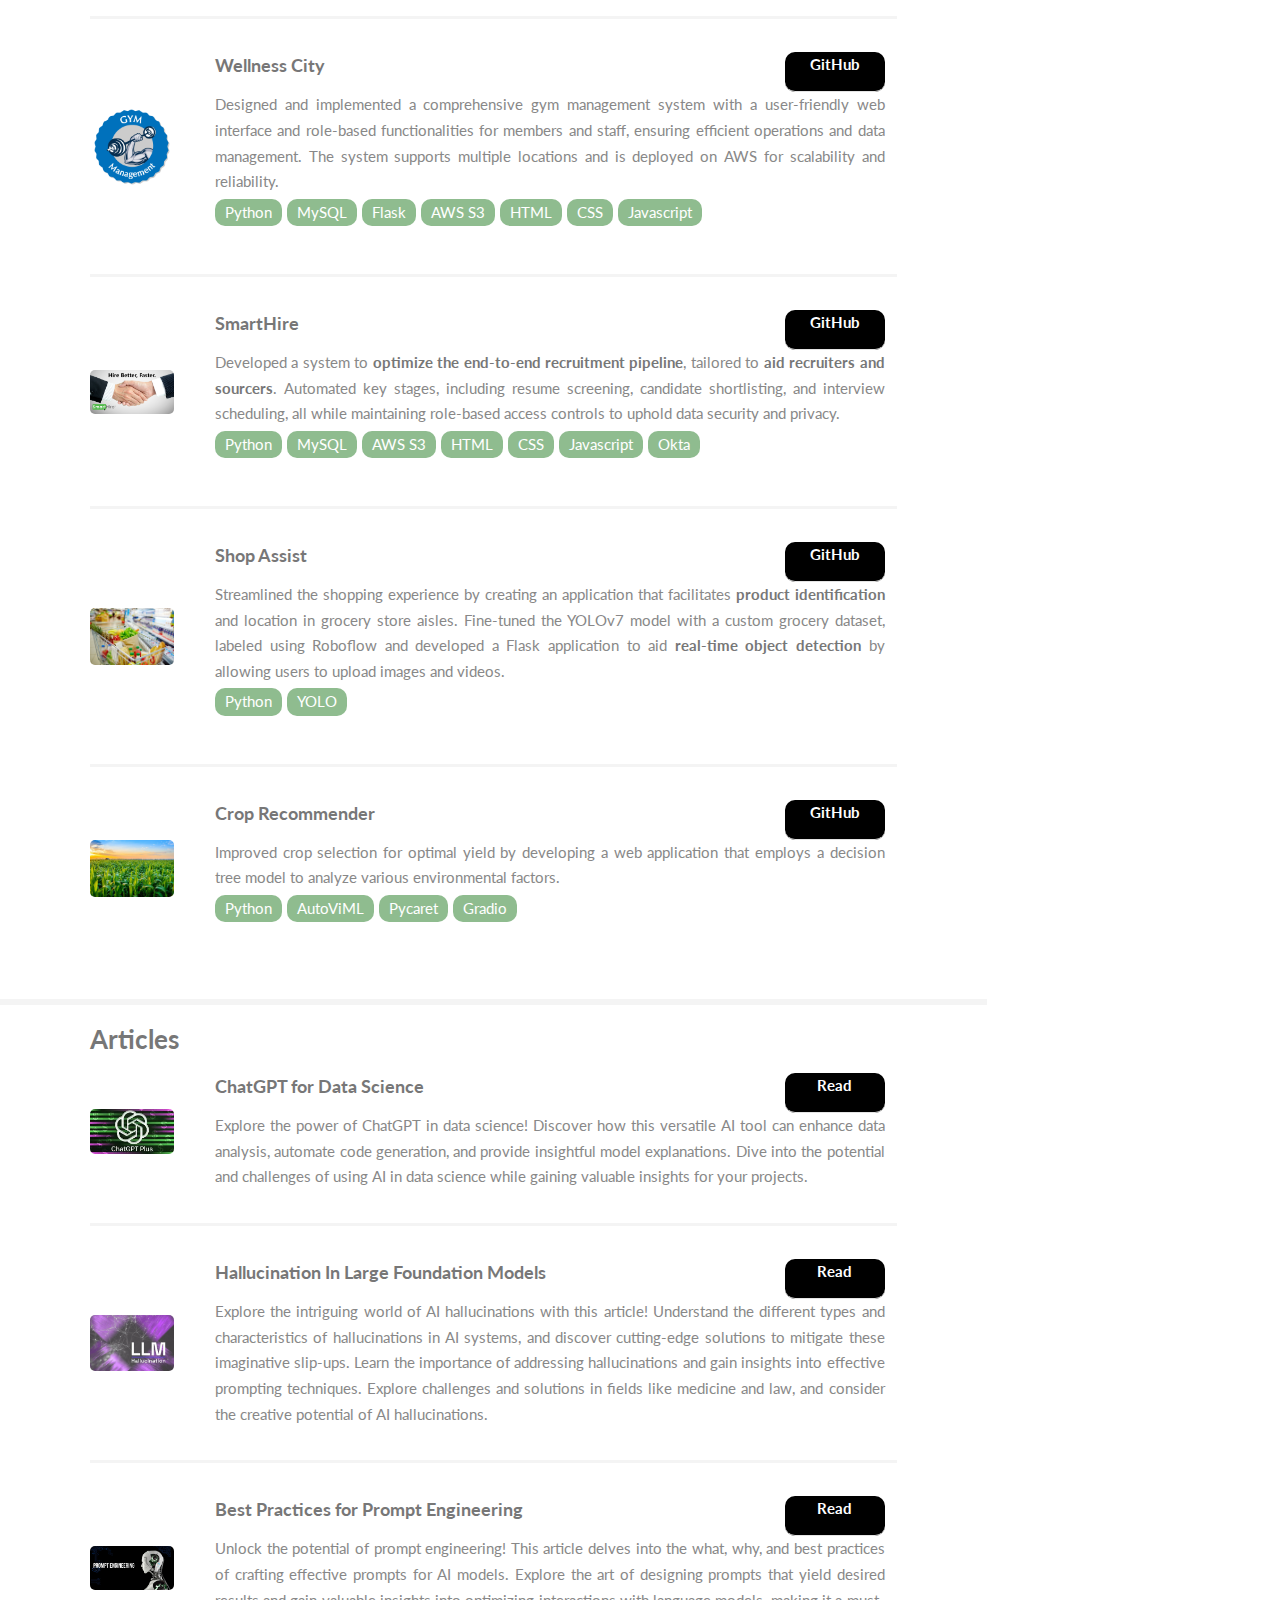
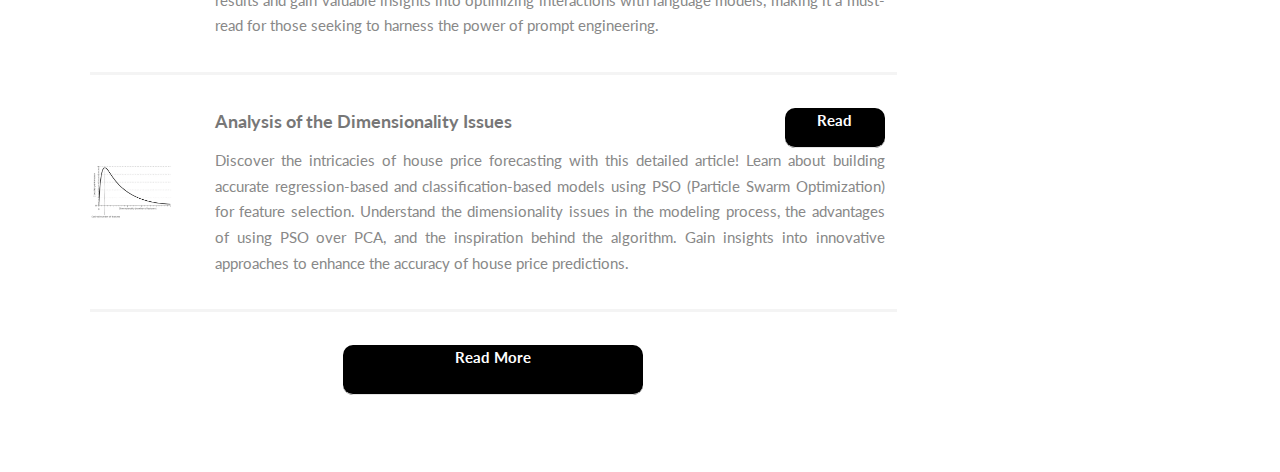
==== commit 8047dd4a: "Portfolio" ====
--- a/index.html
+++ b/index.html
@@ -50,7 +50,7 @@
 									</header>
 									<p style='text-align: justify;'>
 
-										Hello, I am Sravani Thota! Driven by a passion for innovation, <i>I firmly believe in leveraging technology to transform businesses and enhance lives</i>. <i>With over four years of professional experience</i>, I bring a distinctive blend of expertise in software development and data-related tasks. I hold a Master’s degree in Software Engineering with a specialization in Data Science from San Jose State University. I consistently adapt to new challenges and deliver precise results. My experience includes the implementation of advanced machine learning models, the development of impactful visualizations, and the fine-tuning of Large Language Models (LLMs) for peak performance. Additionally, I excel in prompt engineering, focusing on enhancing user experiences and providing timely, accurate responses.  Each project I engage in is an opportunity to exceed expectations and make a meaningful impact.
+										Hello, I am Sravani Thota! Driven by a passion for innovation, <i>I firmly believe in leveraging technology to transform businesses and enhance lives</i>. <i>With over six years of professional experience</i>, I bring a distinctive blend of expertise in software development and data-related tasks. I hold a Master’s degree in Software Engineering with a specialization in Data Science from San Jose State University. I consistently adapt to new challenges and deliver precise results. My experience includes the implementation of advanced machine learning models, the development of impactful visualizations, and the fine-tuning of Large Language Models (LLMs) for peak performance. Additionally, I excel in prompt engineering, focusing on enhancing user experiences and providing timely, accurate responses.  Each project I engage in is an opportunity to exceed expectations and make a meaningful impact.
 
 									</p>
 									<ul class="feature-icons">
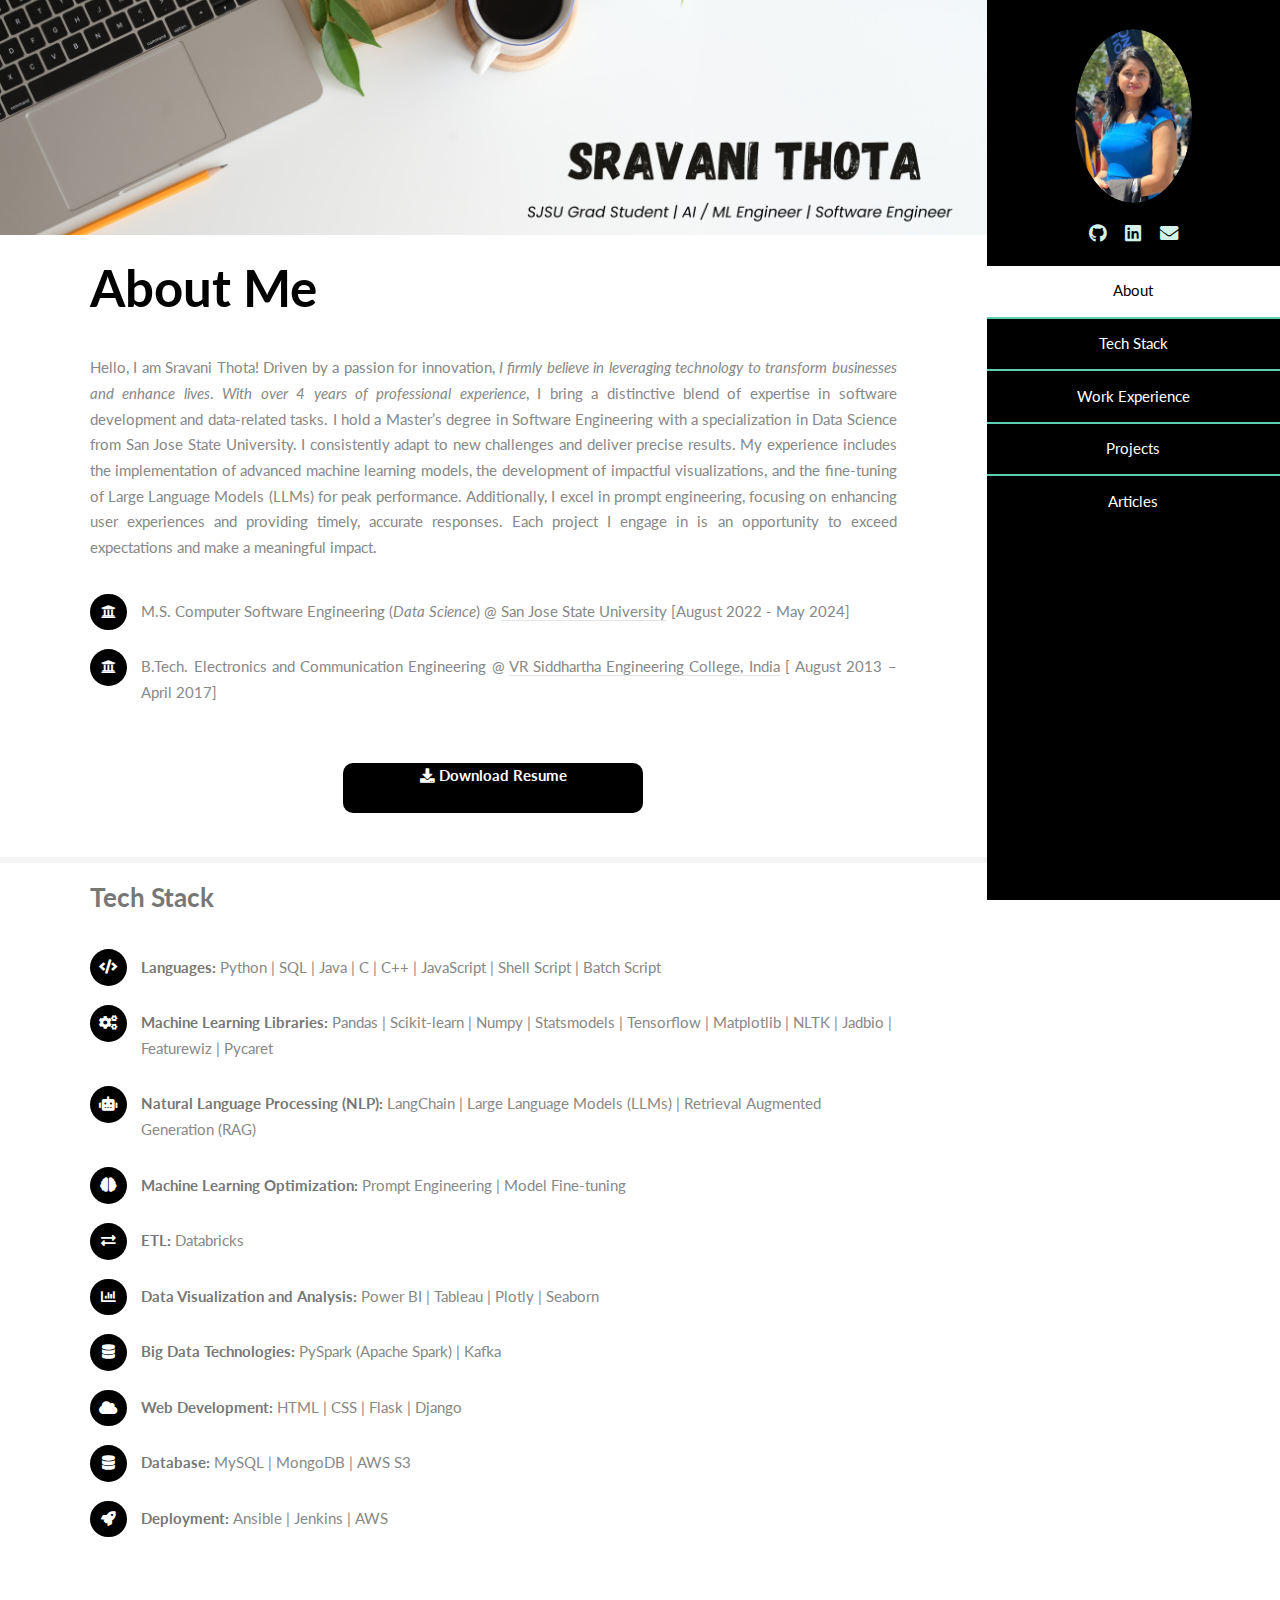
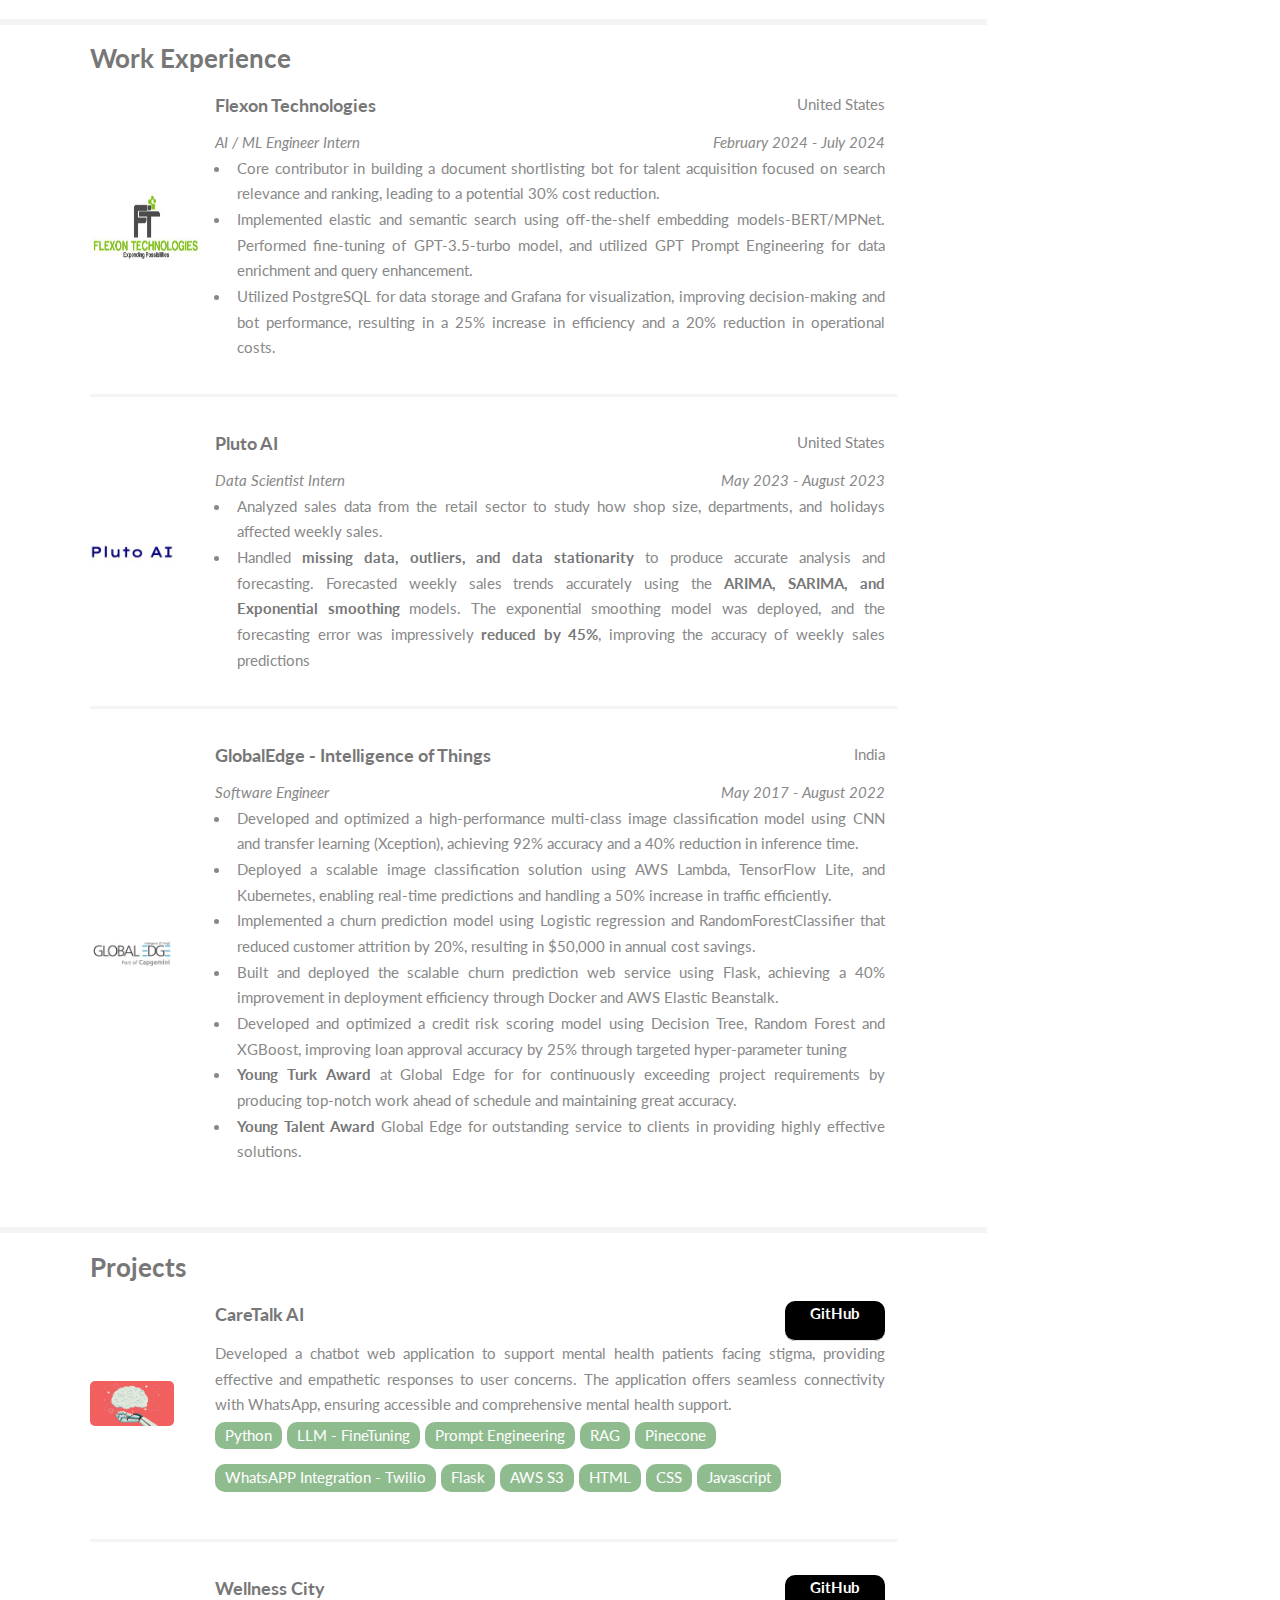
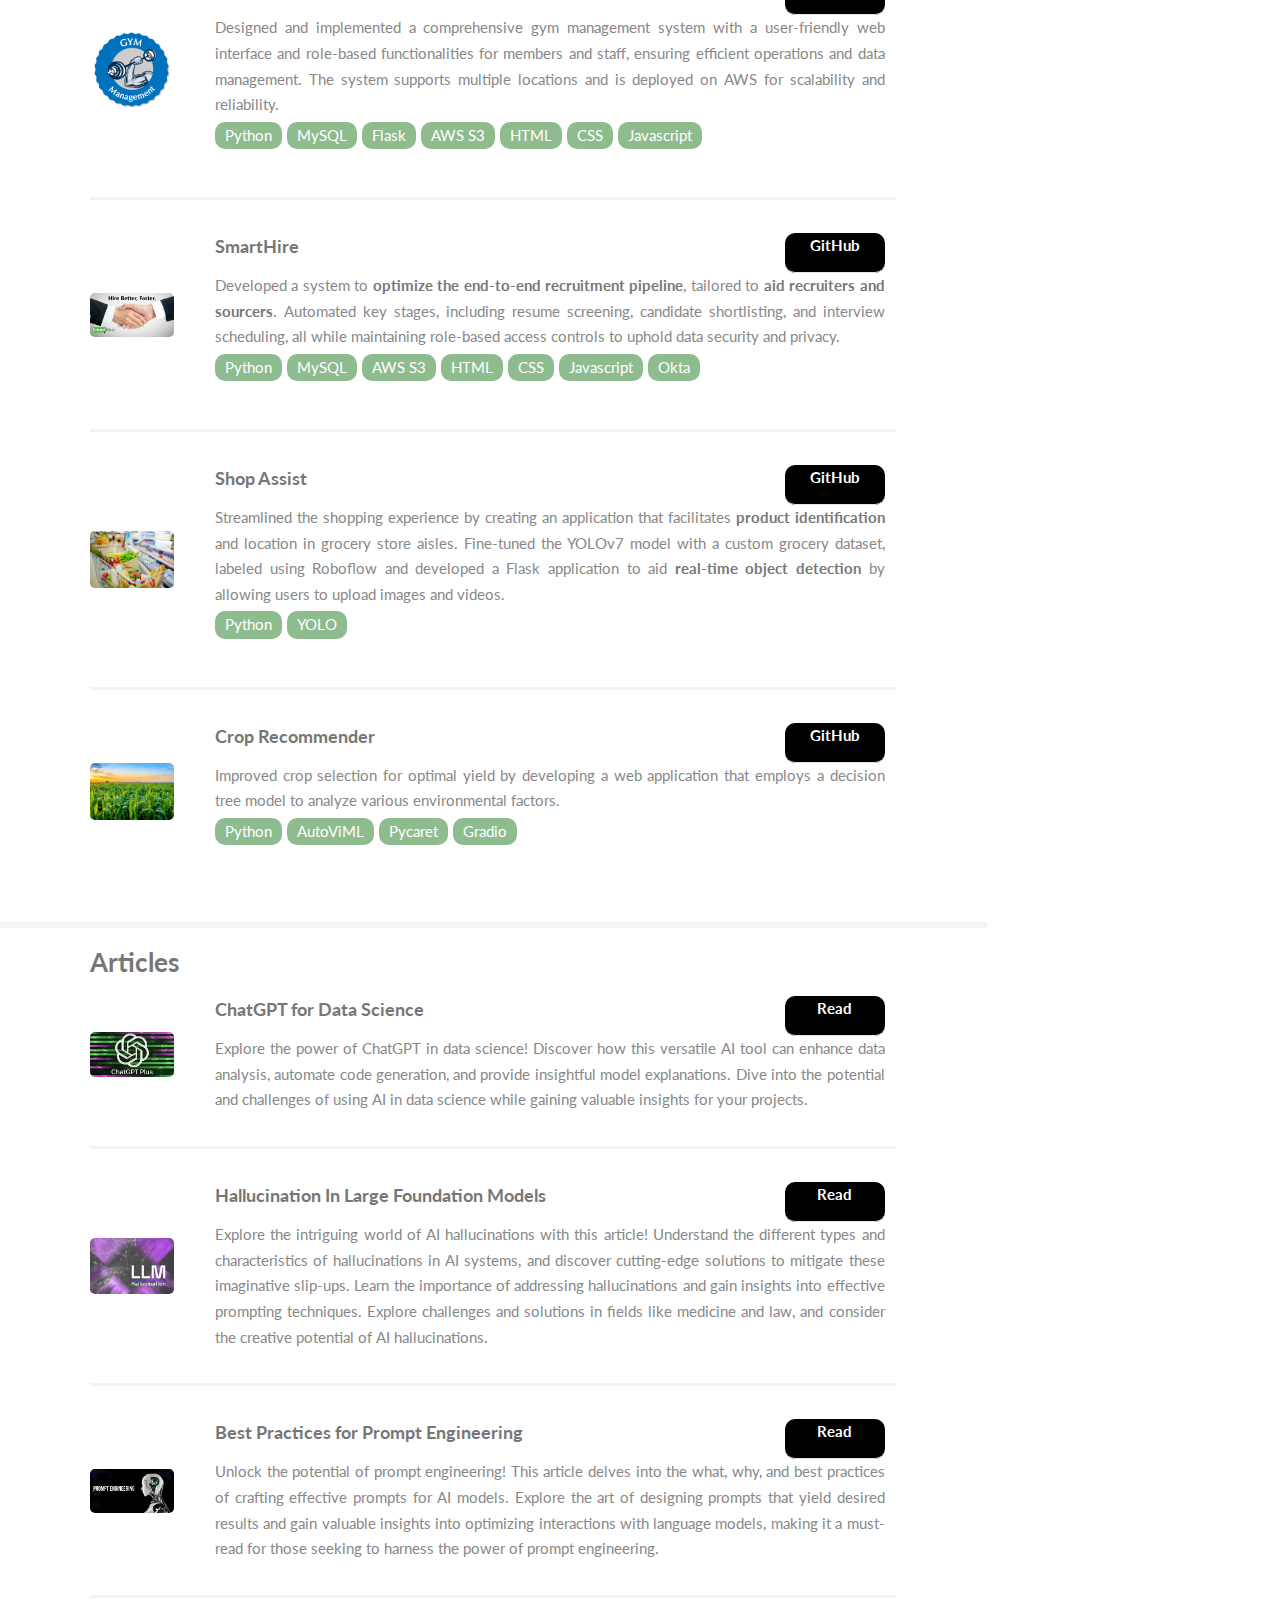
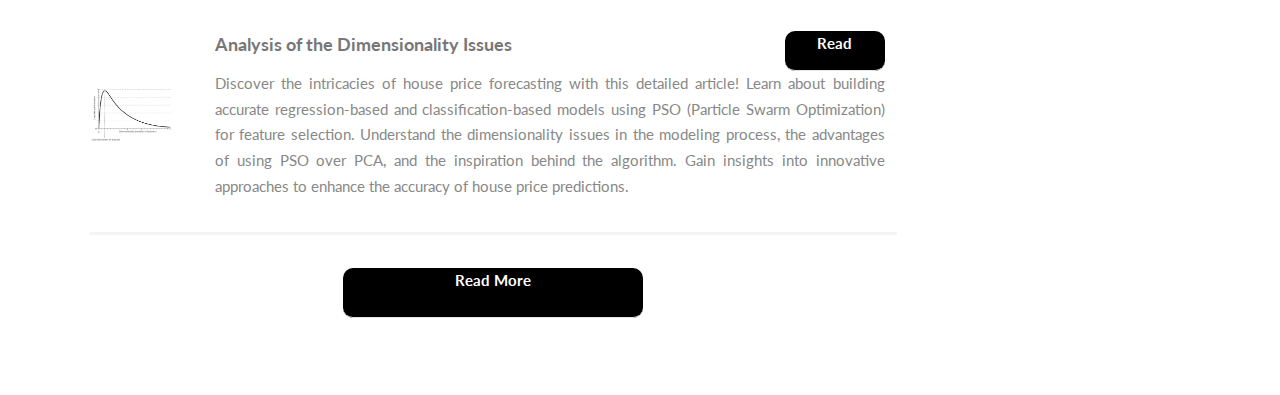
==== commit 802bf468: "Portfolio" ====
--- a/index.html
+++ b/index.html
@@ -50,7 +50,7 @@
 									</header>
 									<p style='text-align: justify;'>
 
-										Hello, I am Sravani Thota! Driven by a passion for innovation, <i>I firmly believe in leveraging technology to transform businesses and enhance lives</i>. <i>With over six years of professional experience</i>, I bring a distinctive blend of expertise in software development and data-related tasks. I hold a Master’s degree in Software Engineering with a specialization in Data Science from San Jose State University. I consistently adapt to new challenges and deliver precise results. My experience includes the implementation of advanced machine learning models, the development of impactful visualizations, and the fine-tuning of Large Language Models (LLMs) for peak performance. Additionally, I excel in prompt engineering, focusing on enhancing user experiences and providing timely, accurate responses.  Each project I engage in is an opportunity to exceed expectations and make a meaningful impact.
+										Hello, I am Sravani Thota! Driven by a passion for innovation, <i>I firmly believe in leveraging technology to transform businesses and enhance lives</i>. <i>With over 4 years of professional experience</i>, I bring a distinctive blend of expertise in software development and data-related tasks. I hold a Master’s degree in Software Engineering with a specialization in Data Science from San Jose State University. I consistently adapt to new challenges and deliver precise results. My experience includes the implementation of advanced machine learning models, the development of impactful visualizations, and the fine-tuning of Large Language Models (LLMs) for peak performance. Additionally, I excel in prompt engineering, focusing on enhancing user experiences and providing timely, accurate responses.  Each project I engage in is an opportunity to exceed expectations and make a meaningful impact.
 
 									</p>
 									<ul class="feature-icons">
@@ -119,17 +119,17 @@
 											</div>
 											<div class="info-container">
 												<div class="job-title">AI / ML Engineer Intern</div>
-												<div class="work-year">February 2024 - Present</div>
+												<div class="work-year">February 2024 - July 2024</div>
 											</div>
 											<ul>
 												<li>
-													Led the enhancement of Application Tracking System (ATS) processing, doubling job matching speed and <b>saving 30 hours/week</b> through automated resume filtering and scoring processes. <b>[Python, LLM (GPT-4/Groq/Gemini), Pinecone, Langchain, Prompt Engineering, MongoDB, Azure Functions]</b>
-												</li>
-												<li>
-													Engineered an email parsing system using Logic Apps, achieving a <b>95% accuracy rate</b> in job description extraction and initiating seamless recruitment workflows. <b>[Azure Logic Apps]</b>
-												</li>
-												<li>
-													Developed an interview scheduling framework, <b>reducing manual intervention by 80%</b> and enabling automatic creation of Teams meetings upon applicant confirmation. <b>[Microsoft Graph API]</b>
+													Core contributor in building a document shortlisting bot for talent acquisition focused on search relevance and ranking, leading to a potential 30% cost reduction.
+												</li>
+												<li>
+													Implemented elastic and semantic search using off-the-shelf embedding models-BERT/MPNet. Performed fine-tuning of GPT-3.5-turbo model, and utilized GPT Prompt Engineering for data enrichment and query enhancement.
+												</li>
+												<li>
+													Utilized PostgreSQL for data storage and Grafana for visualization, improving decision-making and bot performance, resulting in a 25% increase in efficiency and a 20% reduction in operational costs.
 												</li>
 											</ul>
 										</div>
@@ -168,19 +168,18 @@
 											</div>
 											<ul>
 												<li>
-													Collaborated with data scientists to enhance data quality and precision analysis, resulting in a <b>20%</b> improvement in data quality and enabling more accurate insights.  <b>[Python, scikit-learn]</b>
-												</li>
-												<li>
-													Enhanced heart disease prediction efficacy from <b>71%</b> to an outstanding <b>92%</b> through meticulous evaluation and advanced techniques, showcasing strong analytical and problem-solving skills. <b>[Classification]</b>
-												</li>
-												<li>
-													Utilized Tableau for interactive data visualizations, <b>reducing meeting time by 25%</b> and facilitating faster decision-making, highlighting effective communication of insights to stakeholders.
-												</li>
-												<li>
-													Developed a Python module to replace shell and batch scripts, reducing coverage <b>report generation time by 40%</b>.
-												</li>
-												<li>
-													Automated test runs and record maintenance in Rational Quality Manager (RQM), <b>cutting test execution time by 50%</b>. Also improved code coverage by <b>60%</b> by migrating from GCOV and LCOV to CTC. <b>[Python-OOP]</b>
+													Developed and optimized a high-performance multi-class image classification model using CNN and transfer learning (Xception), achieving 92% accuracy and a 40% reduction in inference time.
+												</li>
+												<li>
+													Deployed a scalable image classification solution using AWS Lambda, TensorFlow Lite, and Kubernetes, enabling real-time predictions and handling a 50% increase in traffic efficiently.
+												</li>
+												<li>Implemented a churn prediction model using Logistic regression and RandomForestClassifier that reduced customer attrition by 20%, resulting in $50,000 in annual cost savings.
+												</li>
+												<li>
+													Built and deployed the scalable churn prediction web service using Flask, achieving a 40% improvement in deployment efficiency through Docker and AWS Elastic Beanstalk.
+												</li>
+												<li>
+													Developed and optimized a credit risk scoring model using Decision Tree, Random Forest and XGBoost, improving loan approval accuracy by 25% through targeted hyper-parameter tuning
 												</li>
 												<li>
 													<b>Young Turk Award</b> at Global Edge for for continuously exceeding project requirements by producing top-notch work ahead of schedule and maintaining great accuracy.
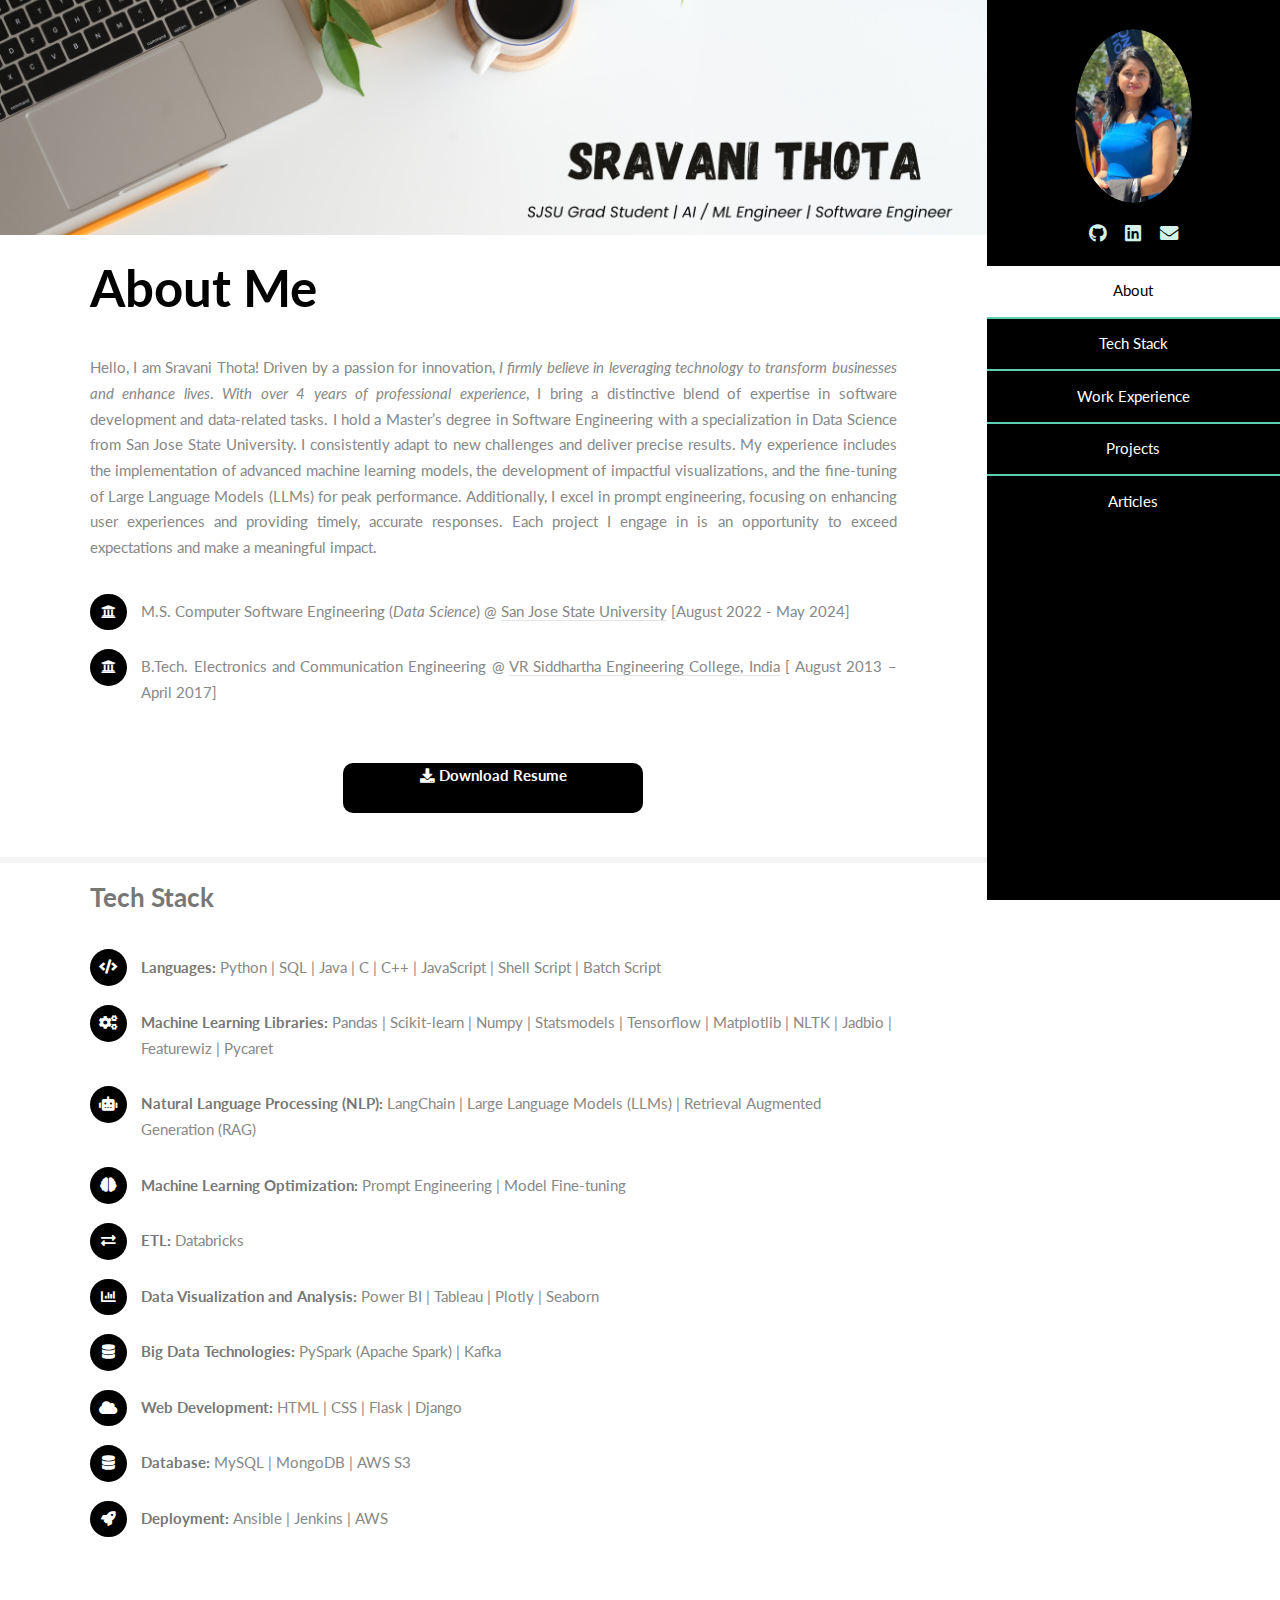
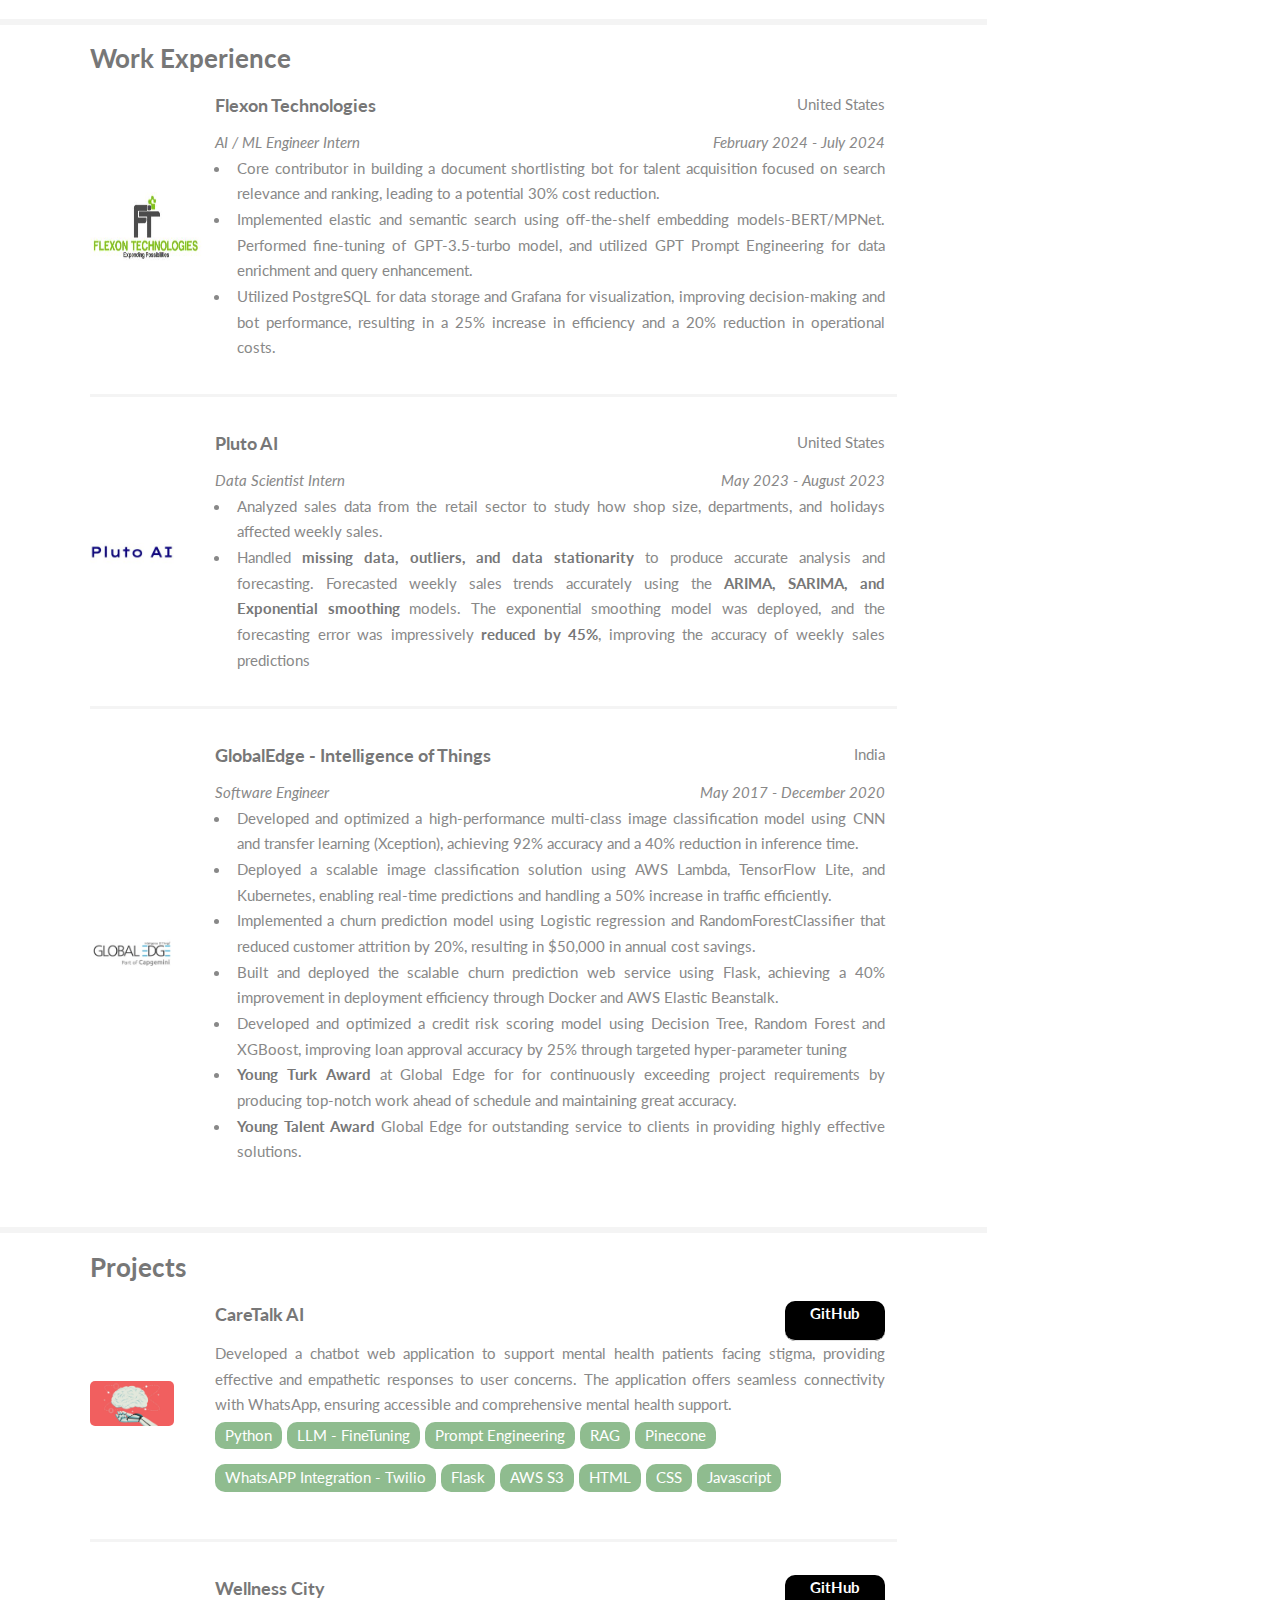
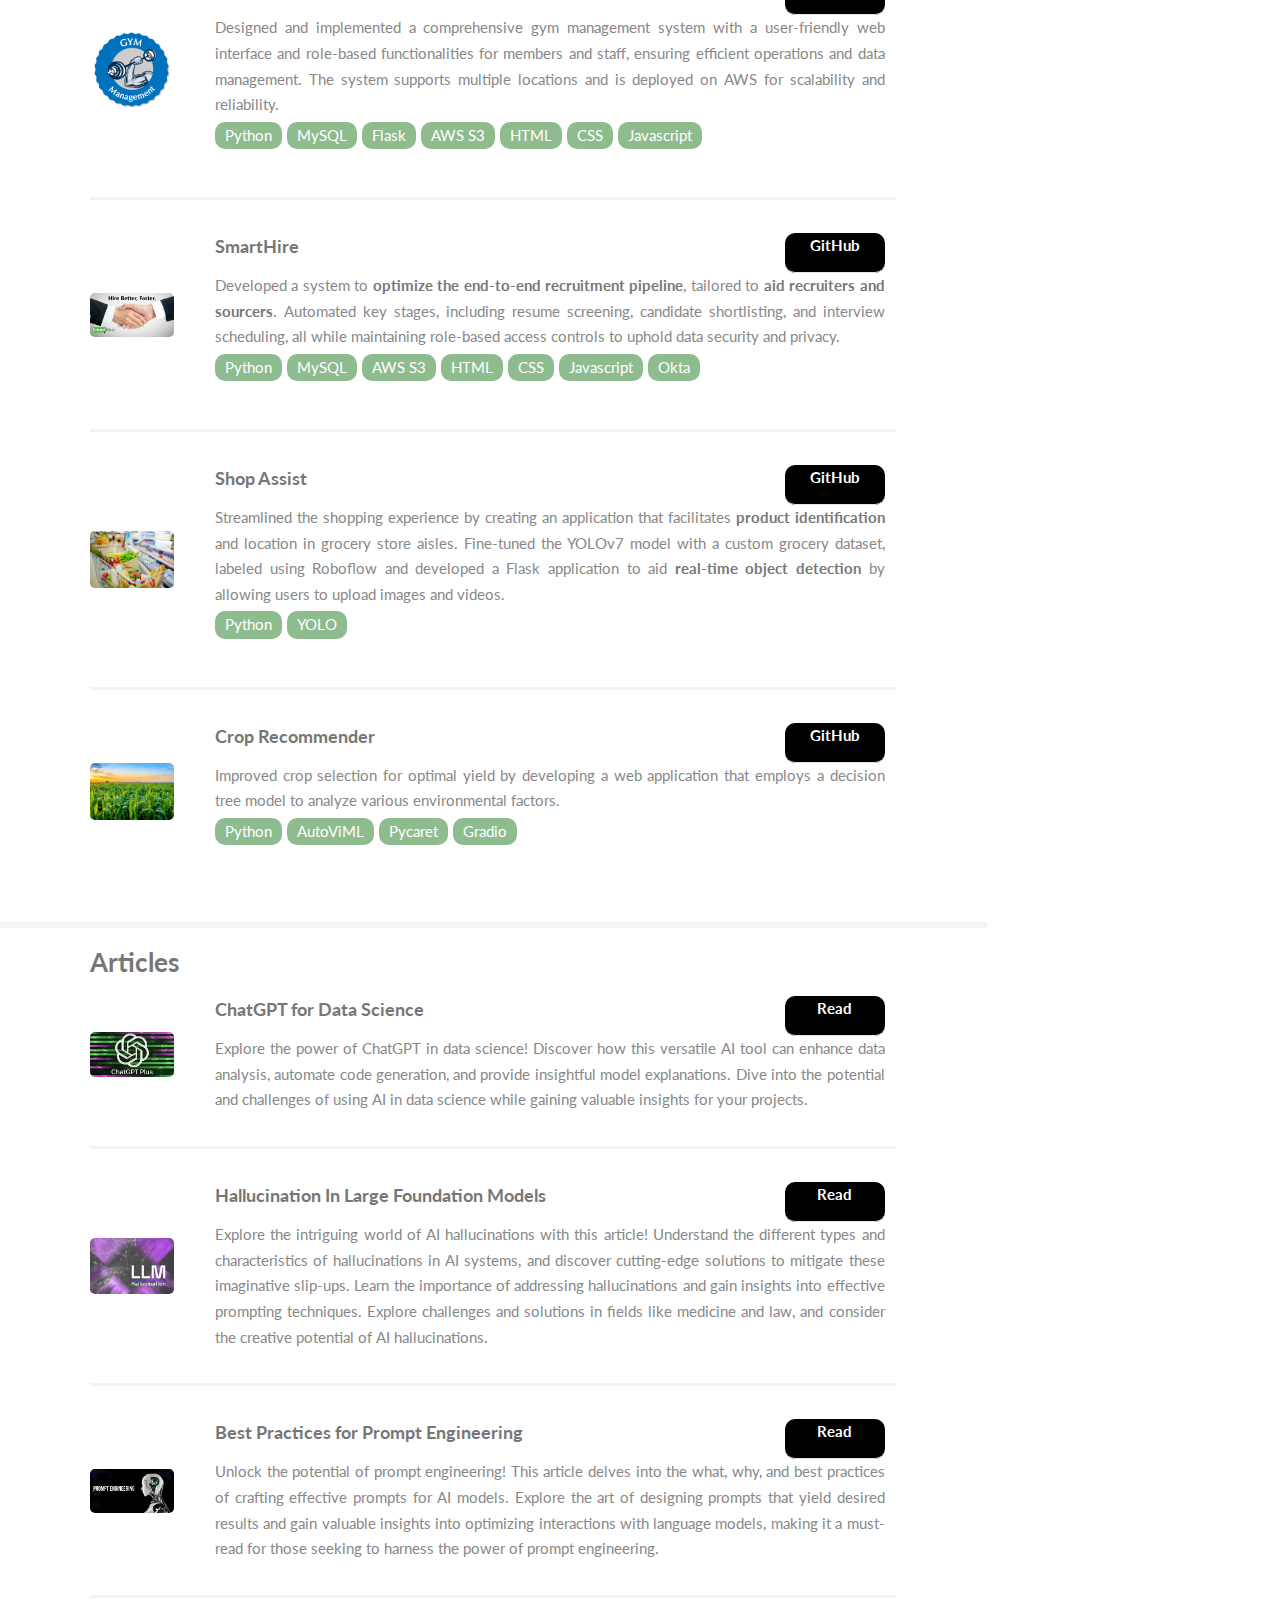
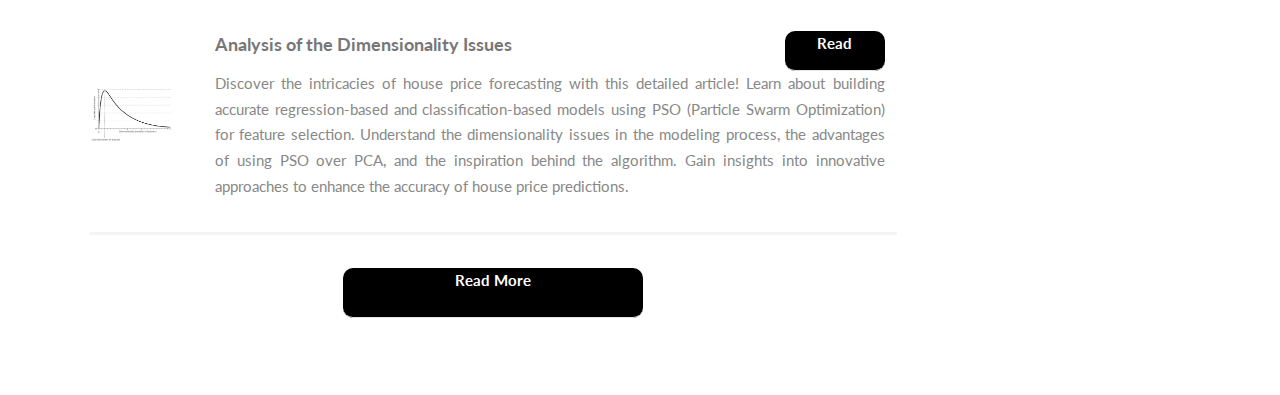
==== commit 1879cdf6: "Portfolio" ====
--- a/index.html
+++ b/index.html
@@ -164,7 +164,7 @@
 											</div>
 											<div class="info-container">
 												<div class="job-title">Software Engineer</div>
-												<div class="work-year">May 2017 - August 2022</div>
+												<div class="work-year">May 2017 - December 2020</div>
 											</div>
 											<ul>
 												<li>
